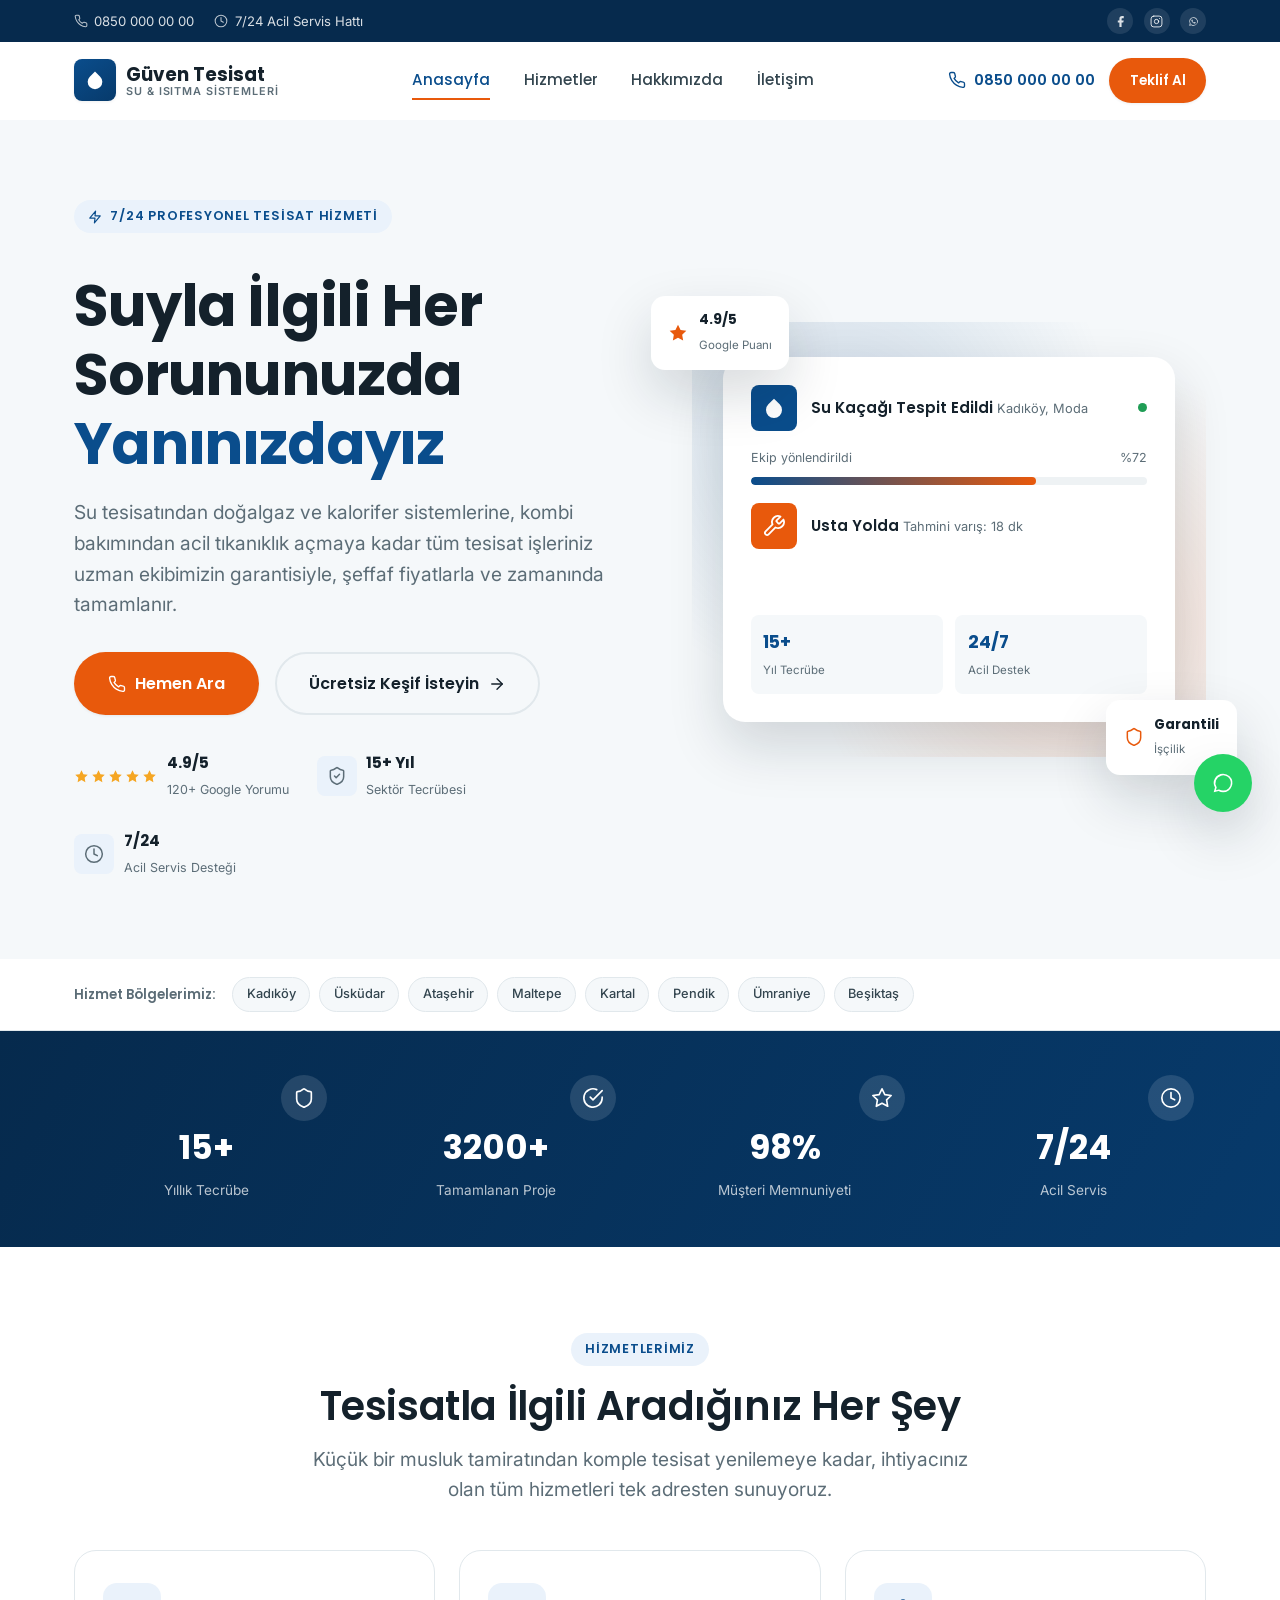
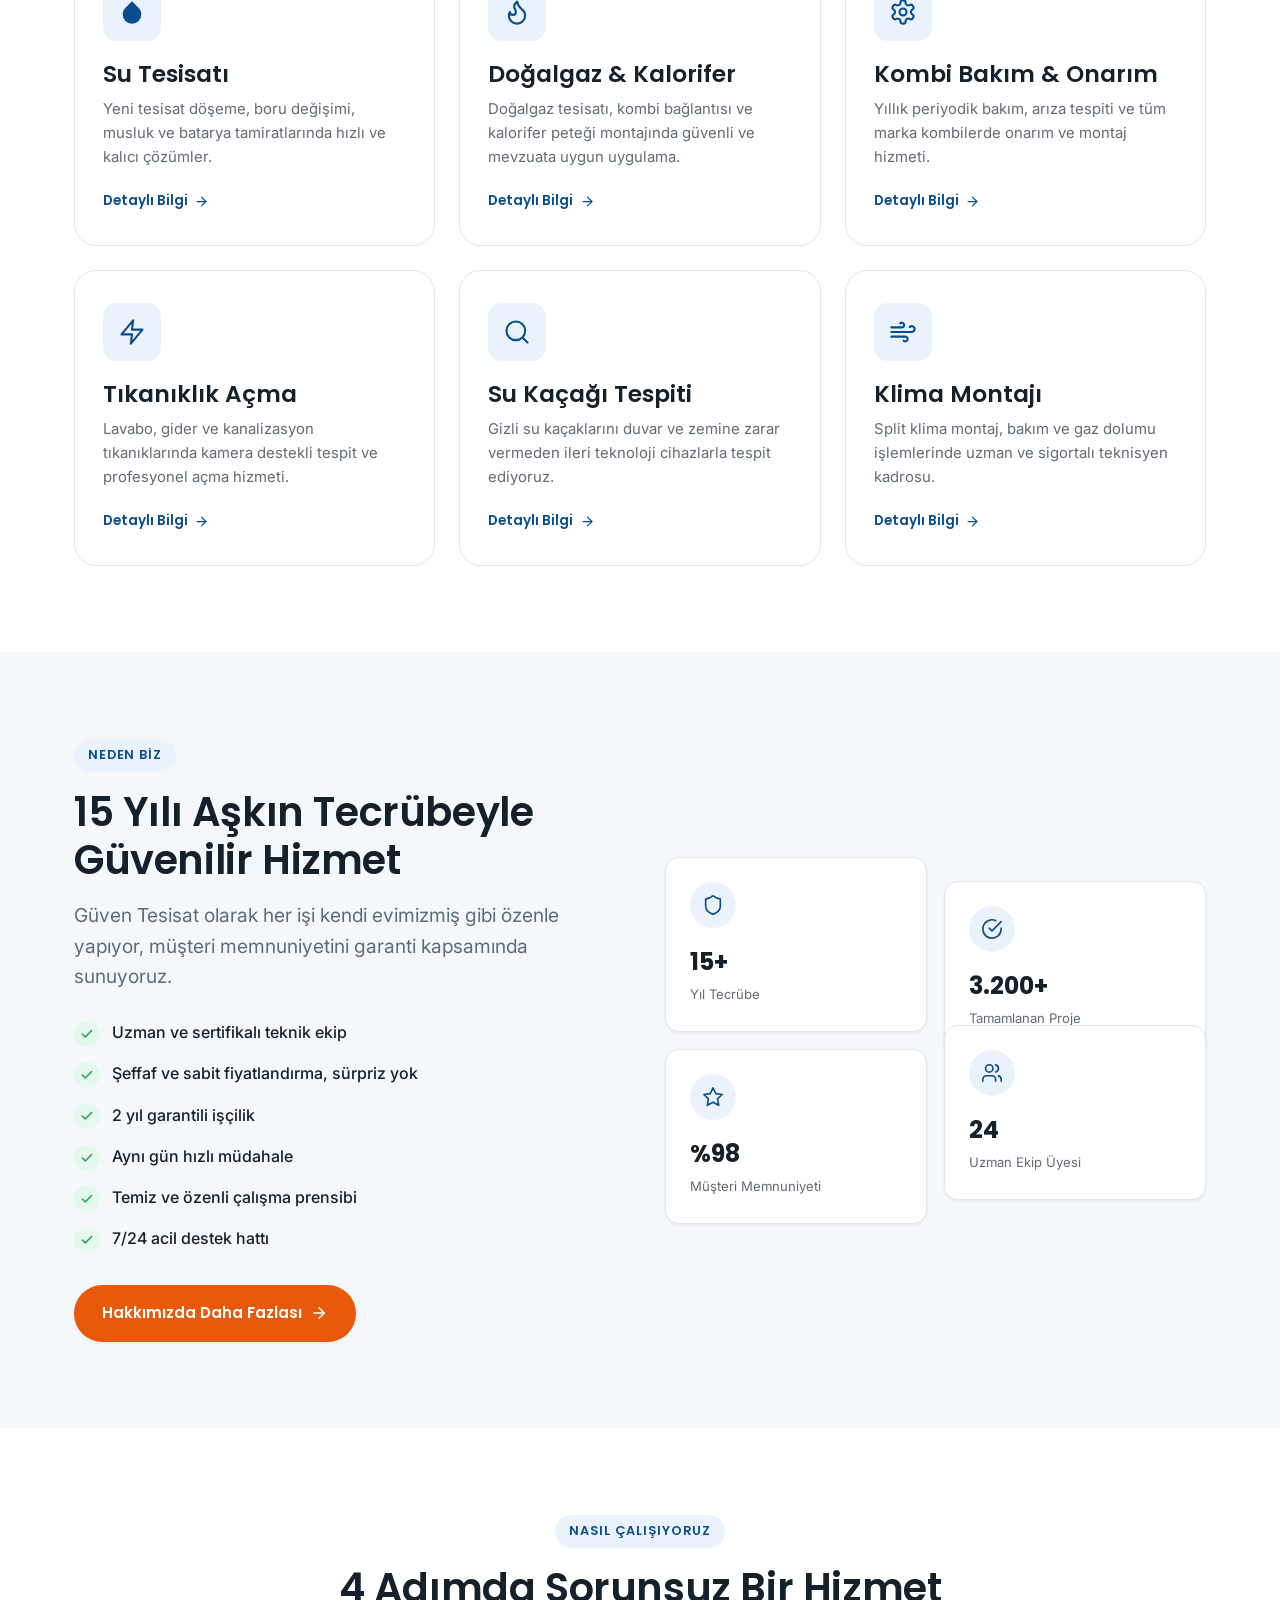
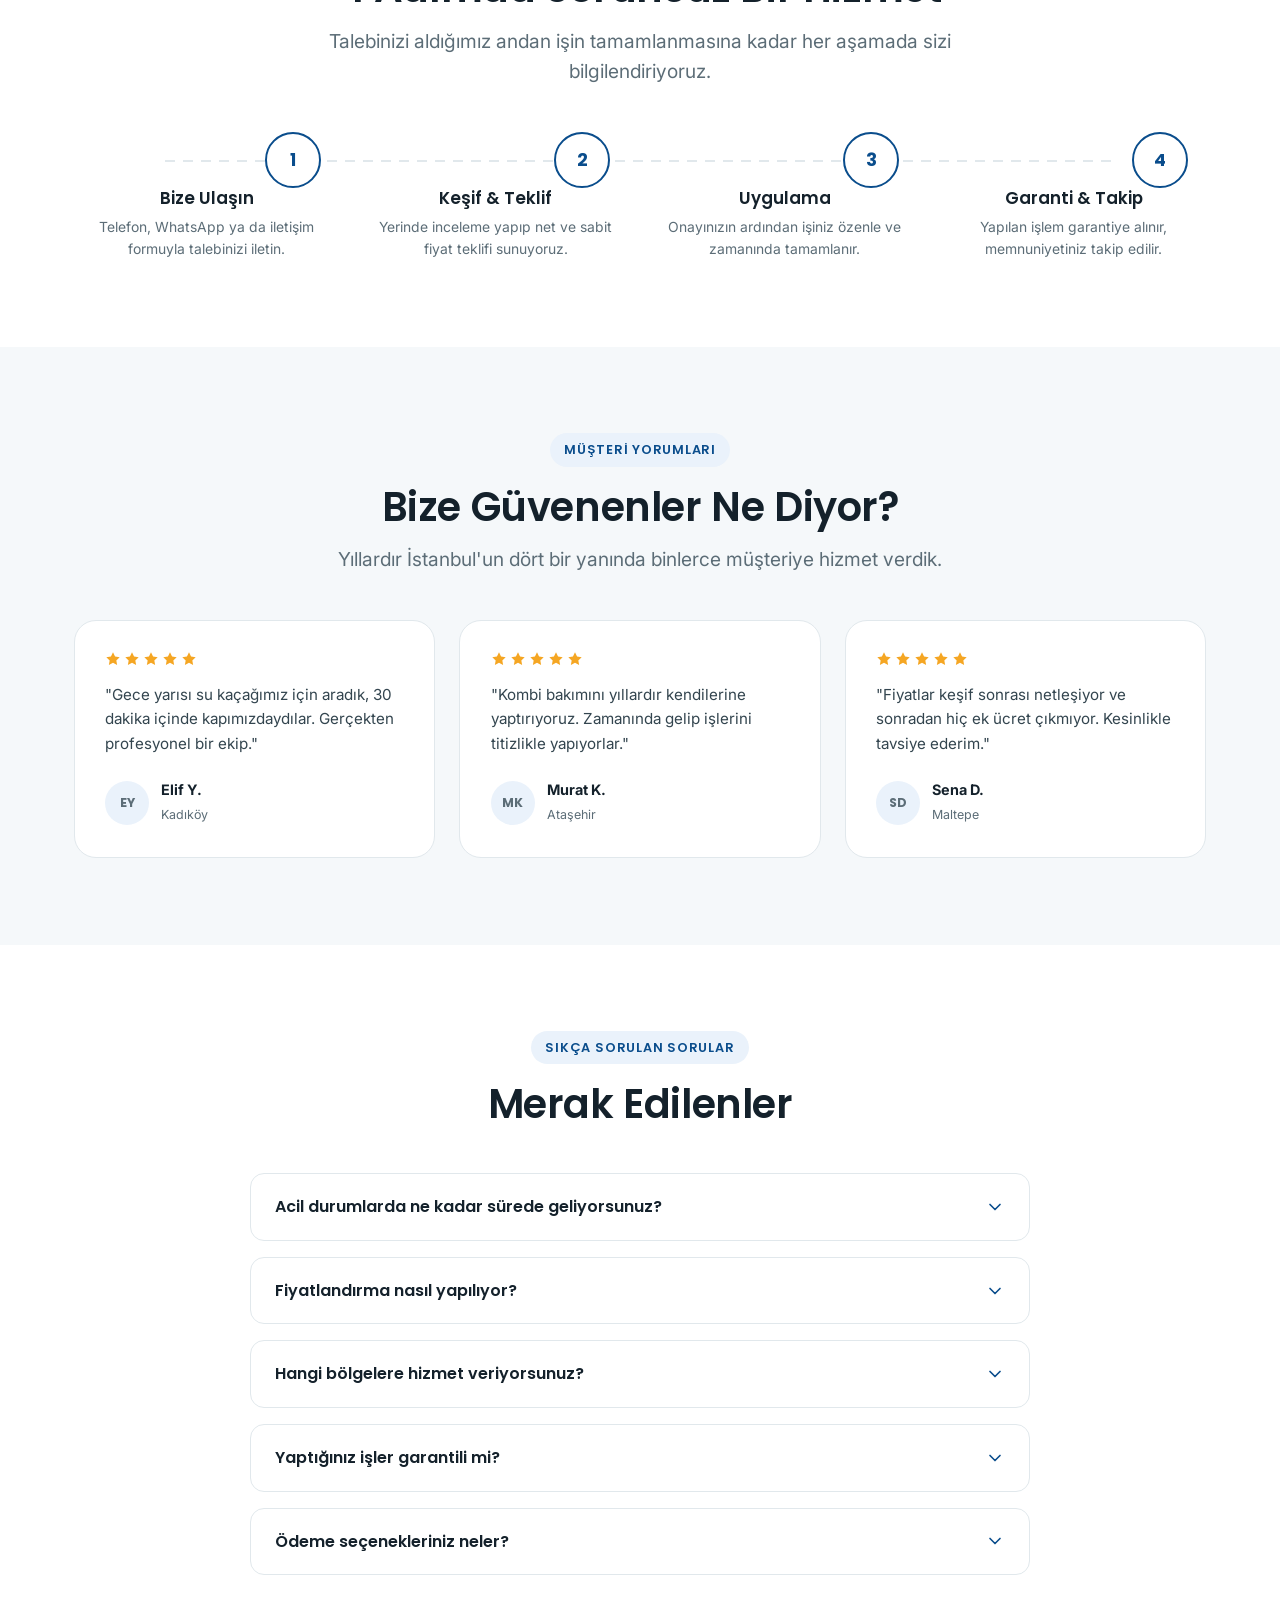
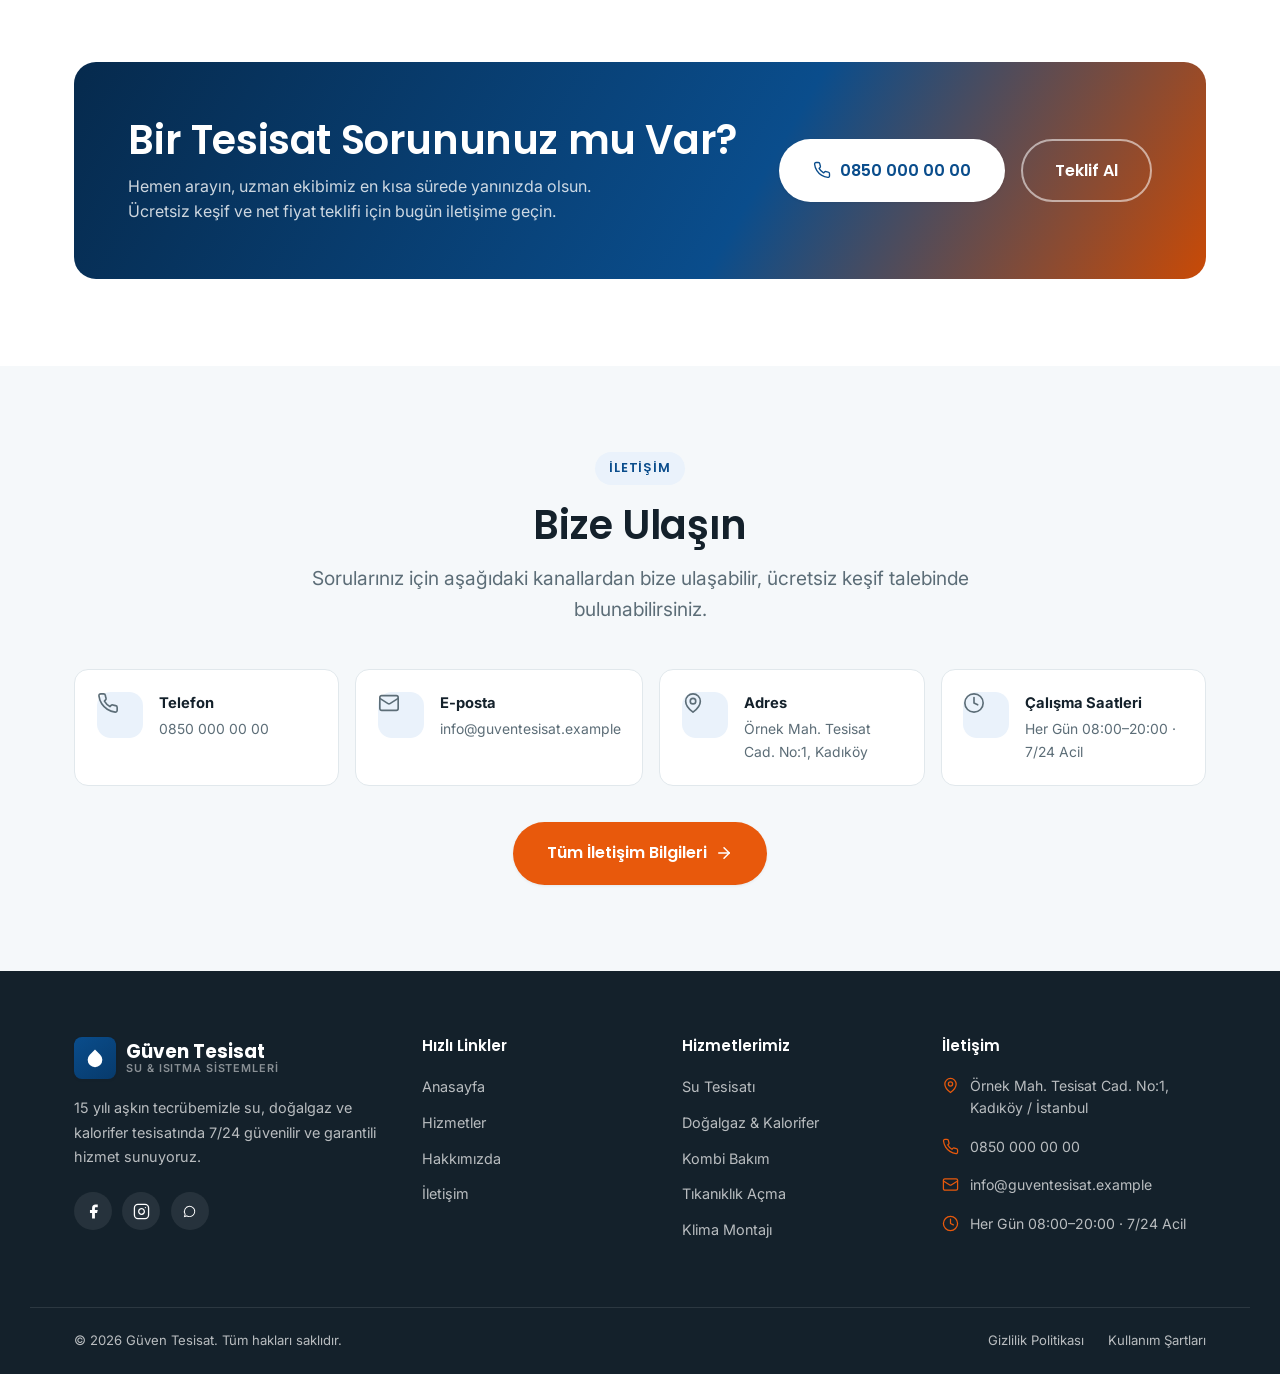
==== tesisat-website/index.html @ 1c640eee "Add tesisat website skeleton (Güven Tesisat) Self-contained static site (no build step) for a plumbi" ====
<!doctype html>
<html lang="tr">
<head>
<meta charset="UTF-8">
<meta name="viewport" content="width=device-width, initial-scale=1">
<title>Güven Tesisat | Su, Doğalgaz ve Kalorifer Tesisatı Hizmetleri</title>
<meta name="description" content="Güven Tesisat; su tesisatı, doğalgaz-kalorifer tesisatı, kombi bakımı, tıkanıklık açma ve klima montajında 7/24 uzman hizmet sunar. Ücretsiz keşif için hemen arayın.">
<meta name="theme-color" content="#0a4d8c">
<link rel="icon" type="image/svg+xml" href="assets/img/favicon.svg">
<meta property="og:type" content="website">
<meta property="og:locale" content="tr_TR">
<meta property="og:title" content="Güven Tesisat | Su, Doğalgaz ve Kalorifer Tesisatı Hizmetleri">
<meta property="og:description" content="7/24 acil tesisat servisi: su kaçağı, tıkanıklık açma, kombi bakımı, doğalgaz ve kalorifer tesisatı. Ücretsiz keşif için hemen iletişime geçin.">
<link rel="preconnect" href="https://fonts.googleapis.com">
<link rel="preconnect" href="https://fonts.gstatic.com" crossorigin>
<link href="https://fonts.googleapis.com/css2?family=Inter:wght@400;500;600;700&family=Poppins:wght@500;600;700&display=swap" rel="stylesheet">
<link rel="stylesheet" href="assets/css/style.css">
<script type="application/ld+json">
{
  "@context": "https://schema.org",
  "@type": "Plumber",
  "name": "Güven Tesisat",
  "image": "",
  "telephone": "+908500000000",
  "email": "info@guventesisat.example",
  "url": "",
  "priceRange": "$$",
  "address": {
    "@type": "PostalAddress",
    "streetAddress": "Tesisat Caddesi No:1",
    "addressLocality": "Kadıköy / İstanbul",
    "addressCountry": "TR"
  },
  "openingHours": "Mo-Sa 08:00-20:00"
}
</script>
</head>
<body>
<a class="skip-link" href="#main">İçeriğe geç</a>

<div class="topbar">
  <div class="container">
    <div class="topbar-info">
      <a href="tel:+908500000000">
        <svg width="24" height="24" viewBox="0 0 24 24" fill="none" stroke="currentColor" stroke-width="1.8" stroke-linecap="round" stroke-linejoin="round" aria-hidden="true"><path d="M22 16.92v3a2 2 0 0 1-2.18 2 19.79 19.79 0 0 1-8.63-3.07 19.5 19.5 0 0 1-6-6 19.79 19.79 0 0 1-3.07-8.67A2 2 0 0 1 4.11 2h3a2 2 0 0 1 2 1.72c.127.96.361 1.903.7 2.81a2 2 0 0 1-.45 2.11L8.09 9.91a16 16 0 0 0 6 6l1.27-1.27a2 2 0 0 1 2.11-.45c.907.339 1.85.573 2.81.7A2 2 0 0 1 22 16.92z"/></svg>
        0850 000 00 00
      </a>
      <span>
        <svg width="24" height="24" viewBox="0 0 24 24" fill="none" stroke="currentColor" stroke-width="1.8" stroke-linecap="round" stroke-linejoin="round" aria-hidden="true"><circle cx="12" cy="12" r="10"/><polyline points="12 6 12 12 16 14"/></svg>
        7/24 Acil Servis Hattı
      </span>
    </div>
    <div class="topbar-social">
      <a href="#" aria-label="Facebook sayfamız">
        <svg width="24" height="24" viewBox="0 0 24 24" fill="currentColor" aria-hidden="true"><path d="M18 2h-3a5 5 0 0 0-5 5v3H7v4h3v8h4v-8h3l1-4h-4V7a1 1 0 0 1 1-1h3z"/></svg>
      </a>
      <a href="#" aria-label="Instagram sayfamız">
        <svg width="24" height="24" viewBox="0 0 24 24" fill="none" stroke="currentColor" stroke-width="1.8" stroke-linecap="round" stroke-linejoin="round" aria-hidden="true"><rect width="20" height="20" x="2" y="2" rx="5"/><path d="M16 11.37A4 4 0 1 1 12.63 8 4 4 0 0 1 16 11.37z"/><line x1="17.5" x2="17.51" y1="6.5" y2="6.5"/></svg>
      </a>
      <a href="https://wa.me/908500000000" aria-label="WhatsApp hattımız">
        <svg width="24" height="24" viewBox="0 0 24 24" fill="currentColor" aria-hidden="true"><path d="M17.6 6.32A7.85 7.85 0 0 0 12.05 4a7.94 7.94 0 0 0-6.9 11.9L4 20l4.2-1.1a7.9 7.9 0 0 0 3.85 1 7.94 7.94 0 0 0 5.55-13.58zM12.05 18.53a6.58 6.58 0 0 1-3.36-.92l-.24-.14-2.5.65.67-2.44-.16-.25a6.6 6.6 0 1 1 12.26-3.5 6.56 6.56 0 0 1-6.665 6.6zm3.6-4.93c-.2-.1-1.17-.58-1.35-.64-.18-.07-.31-.1-.44.1-.13.2-.5.64-.62.77-.11.13-.23.14-.42.05-.2-.1-.83-.3-1.58-.97-.58-.52-.98-1.16-1.09-1.36-.11-.2-.01-.3.09-.4.09-.1.2-.23.3-.35.1-.12.13-.2.2-.33.07-.13.03-.25-.02-.35-.05-.1-.44-1.06-.6-1.45-.16-.38-.32-.33-.44-.33h-.38c-.13 0-.34.05-.52.25-.18.2-.68.67-.68 1.62s.7 1.88.8 2.01c.1.13 1.38 2.1 3.34 2.95.47.2.83.32 1.12.41.47.15.9.13 1.24.08.38-.06 1.17-.48 1.33-.94.17-.46.17-.86.12-.94-.05-.09-.18-.14-.38-.24z"/></svg>
      </a>
    </div>
  </div>
</div>

<header class="header">
  <div class="container nav">
    <a class="brand" href="index.html">
      <span class="brand-mark">
        <svg width="24" height="24" viewBox="0 0 24 24" fill="currentColor" aria-hidden="true"><path d="M12 2.69l5.66 5.66a8 8 0 1 1-11.31 0z"/></svg>
      </span>
      <span class="brand-text">
        <span class="brand-name">Güven Tesisat</span>
        <span class="brand-tag">Su &amp; Isıtma Sistemleri</span>
      </span>
    </a>

    <nav class="nav-list" aria-label="Ana menü">
      <a class="nav-link" href="index.html">Anasayfa</a>
      <a class="nav-link" href="hizmetler.html">Hizmetler</a>
      <a class="nav-link" href="hakkimizda.html">Hakkımızda</a>
      <a class="nav-link" href="iletisim.html">İletişim</a>
    </nav>

    <div class="nav-actions">
      <a class="nav-phone" href="tel:+908500000000">
        <svg width="24" height="24" viewBox="0 0 24 24" fill="none" stroke="currentColor" stroke-width="1.8" stroke-linecap="round" stroke-linejoin="round" aria-hidden="true"><path d="M22 16.92v3a2 2 0 0 1-2.18 2 19.79 19.79 0 0 1-8.63-3.07 19.5 19.5 0 0 1-6-6 19.79 19.79 0 0 1-3.07-8.67A2 2 0 0 1 4.11 2h3a2 2 0 0 1 2 1.72c.127.96.361 1.903.7 2.81a2 2 0 0 1-.45 2.11L8.09 9.91a16 16 0 0 0 6 6l1.27-1.27a2 2 0 0 1 2.11-.45c.907.339 1.85.573 2.81.7A2 2 0 0 1 22 16.92z"/></svg>
        0850 000 00 00
      </a>
      <a class="btn btn-primary btn-sm" href="iletisim.html">Teklif Al</a>
      <button class="menu-toggle" type="button" aria-label="Menüyü aç" aria-expanded="false" aria-controls="nav-list">
        <svg class="icon-open" width="24" height="24" viewBox="0 0 24 24" fill="none" stroke="currentColor" stroke-width="1.8" stroke-linecap="round" stroke-linejoin="round" aria-hidden="true"><line x1="4" x2="20" y1="6" y2="6"/><line x1="4" x2="20" y1="12" y2="12"/><line x1="4" x2="20" y1="18" y2="18"/></svg>
        <svg class="icon-close" width="24" height="24" viewBox="0 0 24 24" fill="none" stroke="currentColor" stroke-width="1.8" stroke-linecap="round" stroke-linejoin="round" aria-hidden="true"><path d="M18 6 6 18"/><path d="m6 6 12 12"/></svg>
      </button>
    </div>
  </div>
  <div class="nav-backdrop"></div>
</header>

<main id="main">

  <!-- Hero -->
  <section class="hero">
    <div class="container hero-grid">
      <div class="hero-content">
        <div class="hero-badges">
          <span class="eyebrow">
            <svg width="24" height="24" viewBox="0 0 24 24" fill="none" stroke="currentColor" stroke-width="2" stroke-linecap="round" stroke-linejoin="round" aria-hidden="true"><polygon points="13 2 3 14 12 14 11 22 21 10 12 10 13 2"/></svg>
            7/24 Profesyonel Tesisat Hizmeti
          </span>
        </div>
        <h1>Suyla İlgili Her Sorununuzda <span>Yanınızdayız</span></h1>
        <p class="hero-lead">Su tesisatından doğalgaz ve kalorifer sistemlerine, kombi bakımından acil tıkanıklık açmaya kadar tüm tesisat işleriniz uzman ekibimizin garantisiyle, şeffaf fiyatlarla ve zamanında tamamlanır.</p>
        <div class="hero-cta">
          <a class="btn btn-primary btn-lg" href="tel:+908500000000">
            <svg width="24" height="24" viewBox="0 0 24 24" fill="none" stroke="currentColor" stroke-width="1.8" stroke-linecap="round" stroke-linejoin="round" aria-hidden="true"><path d="M22 16.92v3a2 2 0 0 1-2.18 2 19.79 19.79 0 0 1-8.63-3.07 19.5 19.5 0 0 1-6-6 19.79 19.79 0 0 1-3.07-8.67A2 2 0 0 1 4.11 2h3a2 2 0 0 1 2 1.72c.127.96.361 1.903.7 2.81a2 2 0 0 1-.45 2.11L8.09 9.91a16 16 0 0 0 6 6l1.27-1.27a2 2 0 0 1 2.11-.45c.907.339 1.85.573 2.81.7A2 2 0 0 1 22 16.92z"/></svg>
            Hemen Ara
          </a>
          <a class="btn btn-outline-dark btn-lg" href="iletisim.html">
            Ücretsiz Keşif İsteyin
            <svg width="24" height="24" viewBox="0 0 24 24" fill="none" stroke="currentColor" stroke-width="1.8" stroke-linecap="round" stroke-linejoin="round" aria-hidden="true"><path d="M5 12h14"/><path d="m12 5 7 7-7 7"/></svg>
          </a>
        </div>
        <div class="hero-trust">
          <div class="trust-item">
            <span class="stars">
              <svg class="star" width="24" height="24" viewBox="0 0 24 24" fill="currentColor" aria-hidden="true"><polygon points="12 2 15.09 8.26 22 9.27 17 14.14 18.18 21.02 12 17.77 5.82 21.02 7 14.14 2 9.27 8.91 8.26 12 2"/></svg>
              <svg class="star" width="24" height="24" viewBox="0 0 24 24" fill="currentColor" aria-hidden="true"><polygon points="12 2 15.09 8.26 22 9.27 17 14.14 18.18 21.02 12 17.77 5.82 21.02 7 14.14 2 9.27 8.91 8.26 12 2"/></svg>
              <svg class="star" width="24" height="24" viewBox="0 0 24 24" fill="currentColor" aria-hidden="true"><polygon points="12 2 15.09 8.26 22 9.27 17 14.14 18.18 21.02 12 17.77 5.82 21.02 7 14.14 2 9.27 8.91 8.26 12 2"/></svg>
              <svg class="star" width="24" height="24" viewBox="0 0 24 24" fill="currentColor" aria-hidden="true"><polygon points="12 2 15.09 8.26 22 9.27 17 14.14 18.18 21.02 12 17.77 5.82 21.02 7 14.14 2 9.27 8.91 8.26 12 2"/></svg>
              <svg class="star" width="24" height="24" viewBox="0 0 24 24" fill="currentColor" aria-hidden="true"><polygon points="12 2 15.09 8.26 22 9.27 17 14.14 18.18 21.02 12 17.77 5.82 21.02 7 14.14 2 9.27 8.91 8.26 12 2"/></svg>
            </span>
            <div><strong>4.9/5</strong><span>120+ Google Yorumu</span></div>
          </div>
          <div class="trust-item">
            <span class="trust-icon">
              <svg width="24" height="24" viewBox="0 0 24 24" fill="none" stroke="currentColor" stroke-width="1.8" stroke-linecap="round" stroke-linejoin="round" aria-hidden="true"><path d="M20 13c0 5-3.5 7.5-7.66 8.95a1 1 0 0 1-.67-.01C7.5 20.5 4 18 4 13V6a1 1 0 0 1 1-1c2 0 4.5-1.2 6.24-2.72a1.17 1.17 0 0 1 1.52 0C14.51 3.81 17 5 19 5a1 1 0 0 1 1 1z"/><path d="m9 12 2 2 4-4"/></svg>
            </span>
            <div><strong>15+ Yıl</strong><span>Sektör Tecrübesi</span></div>
          </div>
          <div class="trust-item">
            <span class="trust-icon">
              <svg width="24" height="24" viewBox="0 0 24 24" fill="none" stroke="currentColor" stroke-width="1.8" stroke-linecap="round" stroke-linejoin="round" aria-hidden="true"><circle cx="12" cy="12" r="10"/><polyline points="12 6 12 12 16 14"/></svg>
            </span>
            <div><strong>7/24</strong><span>Acil Servis Desteği</span></div>
          </div>
        </div>
      </div>

      <div class="hero-visual" aria-hidden="true">
        <div class="hero-blob"></div>
        <div class="hero-panel">
          <div class="hero-panel-row">
            <span class="hero-panel-icon">
              <svg width="24" height="24" viewBox="0 0 24 24" fill="currentColor"><path d="M12 2.69l5.66 5.66a8 8 0 1 1-11.31 0z"/></svg>
            </span>
            <div>
              <span class="hero-panel-title">Su Kaçağı Tespit Edildi</span>
              <span class="hero-panel-sub">Kadıköy, Moda</span>
            </div>
            <span class="hero-live-dot" style="margin-left:auto"></span>
          </div>
          <div class="hero-progress">
            <div style="display:flex;justify-content:space-between;font-size:.78rem;color:var(--ink-500);">
              <span>Ekip yönlendirildi</span><span>%72</span>
            </div>
            <div class="hero-progress-bar"><span style="width:72%"></span></div>
          </div>
          <div class="hero-panel-row">
            <span class="hero-panel-icon" style="background:var(--accent)">
              <svg width="24" height="24" viewBox="0 0 24 24" fill="none" stroke="currentColor" stroke-width="1.8" stroke-linecap="round" stroke-linejoin="round"><path d="M14.7 6.3a1 1 0 0 0 0 1.4l1.6 1.6a1 1 0 0 0 1.4 0l3.77-3.77a6 6 0 0 1-7.94 7.94l-6.91 6.91a2.12 2.12 0 0 1-3-3l6.91-6.91a6 6 0 0 1 7.94-7.94z"/></svg>
            </span>
            <div>
              <span class="hero-panel-title">Usta Yolda</span>
              <span class="hero-panel-sub">Tahmini varış: 18 dk</span>
            </div>
          </div>
          <div class="hero-mini-grid">
            <div class="hero-mini"><strong>15+</strong><span>Yıl Tecrübe</span></div>
            <div class="hero-mini"><strong>24/7</strong><span>Acil Destek</span></div>
          </div>
        </div>
        <div class="floating-card card-1">
          <svg width="24" height="24" viewBox="0 0 24 24" fill="currentColor"><polygon points="12 2 15.09 8.26 22 9.27 17 14.14 18.18 21.02 12 17.77 5.82 21.02 7 14.14 2 9.27 8.91 8.26 12 2"/></svg>
          <div><strong>4.9/5</strong><span>Google Puanı</span></div>
        </div>
        <div class="floating-card card-2">
          <svg width="24" height="24" viewBox="0 0 24 24" fill="none" stroke="currentColor" stroke-width="1.8" stroke-linecap="round" stroke-linejoin="round"><path d="M20 13c0 5-3.5 7.5-7.66 8.95a1 1 0 0 1-.67-.01C7.5 20.5 4 18 4 13V6a1 1 0 0 1 1-1c2 0 4.5-1.2 6.24-2.72a1.17 1.17 0 0 1 1.52 0C14.51 3.81 17 5 19 5a1 1 0 0 1 1 1z"/></svg>
          <div><strong>Garantili</strong><span>İşçilik</span></div>
        </div>
      </div>
    </div>
  </section>

  <!-- Hizmet bölgeleri -->
  <section class="areas-strip">
    <div class="container">
      <span class="areas-label">Hizmet Bölgelerimiz:</span>
      <div class="area-chips">
        <span class="area-chip">Kadıköy</span>
        <span class="area-chip">Üsküdar</span>
        <span class="area-chip">Ataşehir</span>
        <span class="area-chip">Maltepe</span>
        <span class="area-chip">Kartal</span>
        <span class="area-chip">Pendik</span>
        <span class="area-chip">Ümraniye</span>
        <span class="area-chip">Beşiktaş</span>
      </div>
    </div>
  </section>

  <!-- İstatistikler -->
  <section class="stats">
    <div class="container stats-grid">
      <div class="stat-card" data-reveal>
        <span class="stat-icon"><svg width="24" height="24" viewBox="0 0 24 24" fill="none" stroke="currentColor" stroke-width="1.8" stroke-linecap="round" stroke-linejoin="round"><path d="M20 13c0 5-3.5 7.5-7.66 8.95a1 1 0 0 1-.67-.01C7.5 20.5 4 18 4 13V6a1 1 0 0 1 1-1c2 0 4.5-1.2 6.24-2.72a1.17 1.17 0 0 1 1.52 0C14.51 3.81 17 5 19 5a1 1 0 0 1 1 1z"/></svg></span>
        <div class="stat-number"><span data-count="15" data-suffix="+">0</span></div>
        <div class="stat-label">Yıllık Tecrübe</div>
      </div>
      <div class="stat-card" data-reveal>
        <span class="stat-icon"><svg width="24" height="24" viewBox="0 0 24 24" fill="none" stroke="currentColor" stroke-width="1.8" stroke-linecap="round" stroke-linejoin="round"><path d="M22 11.08V12a10 10 0 1 1-5.93-9.14"/><polyline points="22 4 12 14.01 9 11.01"/></svg></span>
        <div class="stat-number"><span data-count="3200" data-suffix="+">0</span></div>
        <div class="stat-label">Tamamlanan Proje</div>
      </div>
      <div class="stat-card" data-reveal>
        <span class="stat-icon"><svg width="24" height="24" viewBox="0 0 24 24" fill="none" stroke="currentColor" stroke-width="1.8" stroke-linecap="round" stroke-linejoin="round"><polygon points="12 2 15.09 8.26 22 9.27 17 14.14 18.18 21.02 12 17.77 5.82 21.02 7 14.14 2 9.27 8.91 8.26 12 2"/></svg></span>
        <div class="stat-number"><span data-count="98" data-suffix="%">0</span></div>
        <div class="stat-label">Müşteri Memnuniyeti</div>
      </div>
      <div class="stat-card" data-reveal>
        <span class="stat-icon"><svg width="24" height="24" viewBox="0 0 24 24" fill="none" stroke="currentColor" stroke-width="1.8" stroke-linecap="round" stroke-linejoin="round"><circle cx="12" cy="12" r="10"/><polyline points="12 6 12 12 16 14"/></svg></span>
        <div class="stat-number">7/24</div>
        <div class="stat-label">Acil Servis</div>
      </div>
    </div>
  </section>

  <!-- Hizmetler -->
  <section class="section" aria-labelledby="hizmetler-baslik">
    <div class="container">
      <div class="section-header center">
        <span class="eyebrow">Hizmetlerimiz</span>
        <h2 id="hizmetler-baslik">Tesisatla İlgili Aradığınız Her Şey</h2>
        <p>Küçük bir musluk tamiratından komple tesisat yenilemeye kadar, ihtiyacınız olan tüm hizmetleri tek adresten sunuyoruz.</p>
      </div>

      <div class="services-grid">
        <div class="service-card" data-reveal>
          <span class="service-icon"><svg width="24" height="24" viewBox="0 0 24 24" fill="currentColor"><path d="M12 2.69l5.66 5.66a8 8 0 1 1-11.31 0z"/></svg></span>
          <h3>Su Tesisatı</h3>
          <p>Yeni tesisat döşeme, boru değişimi, musluk ve batarya tamiratlarında hızlı ve kalıcı çözümler.</p>
          <a class="service-link" href="hizmetler.html#su-tesisati">Detaylı Bilgi
            <svg width="24" height="24" viewBox="0 0 24 24" fill="none" stroke="currentColor" stroke-width="2" stroke-linecap="round" stroke-linejoin="round"><path d="M5 12h14"/><path d="m12 5 7 7-7 7"/></svg>
          </a>
        </div>
        <div class="service-card" data-reveal>
          <span class="service-icon"><svg width="24" height="24" viewBox="0 0 24 24" fill="none" stroke="currentColor" stroke-width="1.8" stroke-linecap="round" stroke-linejoin="round"><path d="M8.5 14.5A2.5 2.5 0 0 0 11 12c0-1.38-.5-2-1-3-1.072-2.143-.224-4.054 2-6 .5 2.5 2 4.9 4 6.5 2 1.6 3 3.5 3 5.5a7 7 0 1 1-14 0c0-1.153.433-2.294 1-3a2.5 2.5 0 0 0 2.5 2.5z"/></svg></span>
          <h3>Doğalgaz &amp; Kalorifer</h3>
          <p>Doğalgaz tesisatı, kombi bağlantısı ve kalorifer peteği montajında güvenli ve mevzuata uygun uygulama.</p>
          <a class="service-link" href="hizmetler.html#dogalgaz-kalorifer">Detaylı Bilgi
            <svg width="24" height="24" viewBox="0 0 24 24" fill="none" stroke="currentColor" stroke-width="2" stroke-linecap="round" stroke-linejoin="round"><path d="M5 12h14"/><path d="m12 5 7 7-7 7"/></svg>
          </a>
        </div>
        <div class="service-card" data-reveal>
          <span class="service-icon"><svg width="24" height="24" viewBox="0 0 24 24" fill="none" stroke="currentColor" stroke-width="1.8" stroke-linecap="round" stroke-linejoin="round"><path d="M12.22 2h-.44a2 2 0 0 0-2 2v.18a2 2 0 0 1-1 1.73l-.43.25a2 2 0 0 1-2 0l-.15-.08a2 2 0 0 0-2.73.73l-.22.38a2 2 0 0 0 .73 2.73l.15.1a2 2 0 0 1 1 1.72v.51a2 2 0 0 1-1 1.74l-.15.09a2 2 0 0 0-.73 2.73l.22.38a2 2 0 0 0 2.73.73l.15-.08a2 2 0 0 1 2 0l.43.25a2 2 0 0 1 1 1.73V20a2 2 0 0 0 2 2h.44a2 2 0 0 0 2-2v-.18a2 2 0 0 1 1-1.73l.43-.25a2 2 0 0 1 2 0l.15.08a2 2 0 0 0 2.73-.73l.22-.39a2 2 0 0 0-.73-2.73l-.15-.08a2 2 0 0 1-1-1.74v-.5a2 2 0 0 1 1-1.74l.15-.09a2 2 0 0 0 .73-2.73l-.22-.38a2 2 0 0 0-2.73-.73l-.15.08a2 2 0 0 1-2 0l-.43-.25a2 2 0 0 1-1-1.73V4a2 2 0 0 0-2-2z"/><circle cx="12" cy="12" r="3"/></svg></span>
          <h3>Kombi Bakım &amp; Onarım</h3>
          <p>Yıllık periyodik bakım, arıza tespiti ve tüm marka kombilerde onarım ve montaj hizmeti.</p>
          <a class="service-link" href="hizmetler.html#kombi-bakim">Detaylı Bilgi
            <svg width="24" height="24" viewBox="0 0 24 24" fill="none" stroke="currentColor" stroke-width="2" stroke-linecap="round" stroke-linejoin="round"><path d="M5 12h14"/><path d="m12 5 7 7-7 7"/></svg>
          </a>
        </div>
        <div class="service-card" data-reveal>
          <span class="service-icon"><svg width="24" height="24" viewBox="0 0 24 24" fill="none" stroke="currentColor" stroke-width="1.8" stroke-linecap="round" stroke-linejoin="round"><polygon points="13 2 3 14 12 14 11 22 21 10 12 10 13 2"/></svg></span>
          <h3>Tıkanıklık Açma</h3>
          <p>Lavabo, gider ve kanalizasyon tıkanıklarında kamera destekli tespit ve profesyonel açma hizmeti.</p>
          <a class="service-link" href="hizmetler.html#tikaniklik-acma">Detaylı Bilgi
            <svg width="24" height="24" viewBox="0 0 24 24" fill="none" stroke="currentColor" stroke-width="2" stroke-linecap="round" stroke-linejoin="round"><path d="M5 12h14"/><path d="m12 5 7 7-7 7"/></svg>
          </a>
        </div>
        <div class="service-card" data-reveal>
          <span class="service-icon"><svg width="24" height="24" viewBox="0 0 24 24" fill="none" stroke="currentColor" stroke-width="1.8" stroke-linecap="round" stroke-linejoin="round"><circle cx="11" cy="11" r="8"/><path d="m21 21-4.3-4.3"/></svg></span>
          <h3>Su Kaçağı Tespiti</h3>
          <p>Gizli su kaçaklarını duvar ve zemine zarar vermeden ileri teknoloji cihazlarla tespit ediyoruz.</p>
          <a class="service-link" href="hizmetler.html#su-kacagi-tespiti">Detaylı Bilgi
            <svg width="24" height="24" viewBox="0 0 24 24" fill="none" stroke="currentColor" stroke-width="2" stroke-linecap="round" stroke-linejoin="round"><path d="M5 12h14"/><path d="m12 5 7 7-7 7"/></svg>
          </a>
        </div>
        <div class="service-card" data-reveal>
          <span class="service-icon"><svg width="24" height="24" viewBox="0 0 24 24" fill="none" stroke="currentColor" stroke-width="1.8" stroke-linecap="round" stroke-linejoin="round"><path d="M9.59 4.59A2 2 0 1 1 11 8H2m10.59 11.41A2 2 0 1 0 14 16H2m15.73-8.27A2.5 2.5 0 1 1 19.5 12H2"/></svg></span>
          <h3>Klima Montajı</h3>
          <p>Split klima montaj, bakım ve gaz dolumu işlemlerinde uzman ve sigortalı teknisyen kadrosu.</p>
          <a class="service-link" href="hizmetler.html#klima-montaji">Detaylı Bilgi
            <svg width="24" height="24" viewBox="0 0 24 24" fill="none" stroke="currentColor" stroke-width="2" stroke-linecap="round" stroke-linejoin="round"><path d="M5 12h14"/><path d="m12 5 7 7-7 7"/></svg>
          </a>
        </div>
      </div>
    </div>
  </section>

  <!-- Neden Biz -->
  <section class="section section-alt" aria-labelledby="neden-biz-baslik">
    <div class="container why-grid">
      <div class="why-content" data-reveal>
        <span class="eyebrow">Neden Biz</span>
        <h2 id="neden-biz-baslik">15 Yılı Aşkın Tecrübeyle Güvenilir Hizmet</h2>
        <p>Güven Tesisat olarak her işi kendi evimizmiş gibi özenle yapıyor, müşteri memnuniyetini garanti kapsamında sunuyoruz.</p>
        <ul class="check-list">
          <li><span class="check-icon"><svg width="24" height="24" viewBox="0 0 24 24" fill="none" stroke="currentColor" stroke-width="2.5" stroke-linecap="round" stroke-linejoin="round"><polyline points="20 6 9 17 4 12"/></svg></span>Uzman ve sertifikalı teknik ekip</li>
          <li><span class="check-icon"><svg width="24" height="24" viewBox="0 0 24 24" fill="none" stroke="currentColor" stroke-width="2.5" stroke-linecap="round" stroke-linejoin="round"><polyline points="20 6 9 17 4 12"/></svg></span>Şeffaf ve sabit fiyatlandırma, sürpriz yok</li>
          <li><span class="check-icon"><svg width="24" height="24" viewBox="0 0 24 24" fill="none" stroke="currentColor" stroke-width="2.5" stroke-linecap="round" stroke-linejoin="round"><polyline points="20 6 9 17 4 12"/></svg></span>2 yıl garantili işçilik</li>
          <li><span class="check-icon"><svg width="24" height="24" viewBox="0 0 24 24" fill="none" stroke="currentColor" stroke-width="2.5" stroke-linecap="round" stroke-linejoin="round"><polyline points="20 6 9 17 4 12"/></svg></span>Aynı gün hızlı müdahale</li>
          <li><span class="check-icon"><svg width="24" height="24" viewBox="0 0 24 24" fill="none" stroke="currentColor" stroke-width="2.5" stroke-linecap="round" stroke-linejoin="round"><polyline points="20 6 9 17 4 12"/></svg></span>Temiz ve özenli çalışma prensibi</li>
          <li><span class="check-icon"><svg width="24" height="24" viewBox="0 0 24 24" fill="none" stroke="currentColor" stroke-width="2.5" stroke-linecap="round" stroke-linejoin="round"><polyline points="20 6 9 17 4 12"/></svg></span>7/24 acil destek hattı</li>
        </ul>
        <a class="btn btn-primary" href="hakkimizda.html">
          Hakkımızda Daha Fazlası
          <svg width="24" height="24" viewBox="0 0 24 24" fill="none" stroke="currentColor" stroke-width="2" stroke-linecap="round" stroke-linejoin="round"><path d="M5 12h14"/><path d="m12 5 7 7-7 7"/></svg>
        </a>
      </div>
      <div class="mini-stats-grid" data-reveal>
        <div class="mini-stat-card">
          <span class="stat-icon"><svg width="24" height="24" viewBox="0 0 24 24" fill="none" stroke="currentColor" stroke-width="1.8" stroke-linecap="round" stroke-linejoin="round"><path d="M20 13c0 5-3.5 7.5-7.66 8.95a1 1 0 0 1-.67-.01C7.5 20.5 4 18 4 13V6a1 1 0 0 1 1-1c2 0 4.5-1.2 6.24-2.72a1.17 1.17 0 0 1 1.52 0C14.51 3.81 17 5 19 5a1 1 0 0 1 1 1z"/></svg></span>
          <strong>15+</strong>
          <span>Yıl Tecrübe</span>
        </div>
        <div class="mini-stat-card">
          <span class="stat-icon"><svg width="24" height="24" viewBox="0 0 24 24" fill="none" stroke="currentColor" stroke-width="1.8" stroke-linecap="round" stroke-linejoin="round"><path d="M22 11.08V12a10 10 0 1 1-5.93-9.14"/><polyline points="22 4 12 14.01 9 11.01"/></svg></span>
          <strong>3.200+</strong>
          <span>Tamamlanan Proje</span>
        </div>
        <div class="mini-stat-card">
          <span class="stat-icon"><svg width="24" height="24" viewBox="0 0 24 24" fill="none" stroke="currentColor" stroke-width="1.8" stroke-linecap="round" stroke-linejoin="round"><polygon points="12 2 15.09 8.26 22 9.27 17 14.14 18.18 21.02 12 17.77 5.82 21.02 7 14.14 2 9.27 8.91 8.26 12 2"/></svg></span>
          <strong>%98</strong>
          <span>Müşteri Memnuniyeti</span>
        </div>
        <div class="mini-stat-card">
          <span class="stat-icon"><svg width="24" height="24" viewBox="0 0 24 24" fill="none" stroke="currentColor" stroke-width="1.8" stroke-linecap="round" stroke-linejoin="round"><path d="M16 21v-2a4 4 0 0 0-4-4H6a4 4 0 0 0-4 4v2"/><circle cx="9" cy="7" r="4"/><path d="M22 21v-2a4 4 0 0 0-3-3.87"/><path d="M16 3.13a4 4 0 0 1 0 7.75"/></svg></span>
          <strong>24</strong>
          <span>Uzman Ekip Üyesi</span>
        </div>
      </div>
    </div>
  </section>

  <!-- Süreç -->
  <section class="section" aria-labelledby="surec-baslik">
    <div class="container">
      <div class="section-header center">
        <span class="eyebrow">Nasıl Çalışıyoruz</span>
        <h2 id="surec-baslik">4 Adımda Sorunsuz Bir Hizmet</h2>
        <p>Talebinizi aldığımız andan işin tamamlanmasına kadar her aşamada sizi bilgilendiriyoruz.</p>
      </div>
      <div class="process-list">
        <div class="process-step" data-reveal>
          <span class="step-number">1</span>
          <h3>Bize Ulaşın</h3>
          <p>Telefon, WhatsApp ya da iletişim formuyla talebinizi iletin.</p>
        </div>
        <div class="process-step" data-reveal>
          <span class="step-number">2</span>
          <h3>Keşif &amp; Teklif</h3>
          <p>Yerinde inceleme yapıp net ve sabit fiyat teklifi sunuyoruz.</p>
        </div>
        <div class="process-step" data-reveal>
          <span class="step-number">3</span>
          <h3>Uygulama</h3>
          <p>Onayınızın ardından işiniz özenle ve zamanında tamamlanır.</p>
        </div>
        <div class="process-step" data-reveal>
          <span class="step-number">4</span>
          <h3>Garanti &amp; Takip</h3>
          <p>Yapılan işlem garantiye alınır, memnuniyetiniz takip edilir.</p>
        </div>
      </div>
    </div>
  </section>

  <!-- Referanslar -->
  <section class="section section-alt" aria-labelledby="referans-baslik">
    <div class="container">
      <div class="section-header center">
        <span class="eyebrow">Müşteri Yorumları</span>
        <h2 id="referans-baslik">Bize Güvenenler Ne Diyor?</h2>
        <p>Yıllardır İstanbul'un dört bir yanında binlerce müşteriye hizmet verdik.</p>
      </div>
      <div class="testimonial-grid">
        <div class="testimonial-card" data-reveal>
          <div class="stars">
            <svg width="24" height="24" viewBox="0 0 24 24" fill="currentColor"><polygon points="12 2 15.09 8.26 22 9.27 17 14.14 18.18 21.02 12 17.77 5.82 21.02 7 14.14 2 9.27 8.91 8.26 12 2"/></svg>
            <svg width="24" height="24" viewBox="0 0 24 24" fill="currentColor"><polygon points="12 2 15.09 8.26 22 9.27 17 14.14 18.18 21.02 12 17.77 5.82 21.02 7 14.14 2 9.27 8.91 8.26 12 2"/></svg>
            <svg width="24" height="24" viewBox="0 0 24 24" fill="currentColor"><polygon points="12 2 15.09 8.26 22 9.27 17 14.14 18.18 21.02 12 17.77 5.82 21.02 7 14.14 2 9.27 8.91 8.26 12 2"/></svg>
            <svg width="24" height="24" viewBox="0 0 24 24" fill="currentColor"><polygon points="12 2 15.09 8.26 22 9.27 17 14.14 18.18 21.02 12 17.77 5.82 21.02 7 14.14 2 9.27 8.91 8.26 12 2"/></svg>
            <svg width="24" height="24" viewBox="0 0 24 24" fill="currentColor"><polygon points="12 2 15.09 8.26 22 9.27 17 14.14 18.18 21.02 12 17.77 5.82 21.02 7 14.14 2 9.27 8.91 8.26 12 2"/></svg>
          </div>
          <p class="testimonial-quote">"Gece yarısı su kaçağımız için aradık, 30 dakika içinde kapımızdaydılar. Gerçekten profesyonel bir ekip."</p>
          <div class="testimonial-person">
            <span class="avatar-circle">EY</span>
            <div><strong>Elif Y.</strong><span>Kadıköy</span></div>
          </div>
        </div>
        <div class="testimonial-card" data-reveal>
          <div class="stars">
            <svg width="24" height="24" viewBox="0 0 24 24" fill="currentColor"><polygon points="12 2 15.09 8.26 22 9.27 17 14.14 18.18 21.02 12 17.77 5.82 21.02 7 14.14 2 9.27 8.91 8.26 12 2"/></svg>
            <svg width="24" height="24" viewBox="0 0 24 24" fill="currentColor"><polygon points="12 2 15.09 8.26 22 9.27 17 14.14 18.18 21.02 12 17.77 5.82 21.02 7 14.14 2 9.27 8.91 8.26 12 2"/></svg>
            <svg width="24" height="24" viewBox="0 0 24 24" fill="currentColor"><polygon points="12 2 15.09 8.26 22 9.27 17 14.14 18.18 21.02 12 17.77 5.82 21.02 7 14.14 2 9.27 8.91 8.26 12 2"/></svg>
            <svg width="24" height="24" viewBox="0 0 24 24" fill="currentColor"><polygon points="12 2 15.09 8.26 22 9.27 17 14.14 18.18 21.02 12 17.77 5.82 21.02 7 14.14 2 9.27 8.91 8.26 12 2"/></svg>
            <svg width="24" height="24" viewBox="0 0 24 24" fill="currentColor"><polygon points="12 2 15.09 8.26 22 9.27 17 14.14 18.18 21.02 12 17.77 5.82 21.02 7 14.14 2 9.27 8.91 8.26 12 2"/></svg>
          </div>
          <p class="testimonial-quote">"Kombi bakımını yıllardır kendilerine yaptırıyoruz. Zamanında gelip işlerini titizlikle yapıyorlar."</p>
          <div class="testimonial-person">
            <span class="avatar-circle">MK</span>
            <div><strong>Murat K.</strong><span>Ataşehir</span></div>
          </div>
        </div>
        <div class="testimonial-card" data-reveal>
          <div class="stars">
            <svg width="24" height="24" viewBox="0 0 24 24" fill="currentColor"><polygon points="12 2 15.09 8.26 22 9.27 17 14.14 18.18 21.02 12 17.77 5.82 21.02 7 14.14 2 9.27 8.91 8.26 12 2"/></svg>
            <svg width="24" height="24" viewBox="0 0 24 24" fill="currentColor"><polygon points="12 2 15.09 8.26 22 9.27 17 14.14 18.18 21.02 12 17.77 5.82 21.02 7 14.14 2 9.27 8.91 8.26 12 2"/></svg>
            <svg width="24" height="24" viewBox="0 0 24 24" fill="currentColor"><polygon points="12 2 15.09 8.26 22 9.27 17 14.14 18.18 21.02 12 17.77 5.82 21.02 7 14.14 2 9.27 8.91 8.26 12 2"/></svg>
            <svg width="24" height="24" viewBox="0 0 24 24" fill="currentColor"><polygon points="12 2 15.09 8.26 22 9.27 17 14.14 18.18 21.02 12 17.77 5.82 21.02 7 14.14 2 9.27 8.91 8.26 12 2"/></svg>
            <svg width="24" height="24" viewBox="0 0 24 24" fill="currentColor"><polygon points="12 2 15.09 8.26 22 9.27 17 14.14 18.18 21.02 12 17.77 5.82 21.02 7 14.14 2 9.27 8.91 8.26 12 2"/></svg>
          </div>
          <p class="testimonial-quote">"Fiyatlar keşif sonrası netleşiyor ve sonradan hiç ek ücret çıkmıyor. Kesinlikle tavsiye ederim."</p>
          <div class="testimonial-person">
            <span class="avatar-circle">SD</span>
            <div><strong>Sena D.</strong><span>Maltepe</span></div>
          </div>
        </div>
      </div>
    </div>
  </section>

  <!-- SSS -->
  <section class="section" aria-labelledby="sss-baslik">
    <div class="container">
      <div class="section-header center">
        <span class="eyebrow">Sıkça Sorulan Sorular</span>
        <h2 id="sss-baslik">Merak Edilenler</h2>
      </div>
      <div class="faq-list">
        <div class="faq-item">
          <button class="faq-question" aria-expanded="false">
            Acil durumlarda ne kadar sürede geliyorsunuz?
            <svg width="24" height="24" viewBox="0 0 24 24" fill="none" stroke="currentColor" stroke-width="2" stroke-linecap="round" stroke-linejoin="round"><polyline points="6 9 12 15 18 9"/></svg>
          </button>
          <div class="faq-answer"><div class="faq-answer-inner">Şehir içi acil çağrılarda ortalama 30-45 dakika içinde adresinizde oluyoruz. 7/24 acil servis hattımız kesintisiz hizmet vermektedir.</div></div>
        </div>
        <div class="faq-item">
          <button class="faq-question" aria-expanded="false">
            Fiyatlandırma nasıl yapılıyor?
            <svg width="24" height="24" viewBox="0 0 24 24" fill="none" stroke="currentColor" stroke-width="2" stroke-linecap="round" stroke-linejoin="round"><polyline points="6 9 12 15 18 9"/></svg>
          </button>
          <div class="faq-answer"><div class="faq-answer-inner">Yerinde keşif sonrasında net ve sabit bir fiyat teklifi sunuyoruz. Onayınız olmadan hiçbir işleme başlamıyor, gizli ücret uygulamıyoruz.</div></div>
        </div>
        <div class="faq-item">
          <button class="faq-question" aria-expanded="false">
            Hangi bölgelere hizmet veriyorsunuz?
            <svg width="24" height="24" viewBox="0 0 24 24" fill="none" stroke="currentColor" stroke-width="2" stroke-linecap="round" stroke-linejoin="round"><polyline points="6 9 12 15 18 9"/></svg>
          </button>
          <div class="faq-answer"><div class="faq-answer-inner">İstanbul genelinde Anadolu ve Avrupa yakasındaki birçok ilçeye hizmet veriyoruz. Bölgenizin kapsamda olup olmadığını bizi arayarak teyit edebilirsiniz.</div></div>
        </div>
        <div class="faq-item">
          <button class="faq-question" aria-expanded="false">
            Yaptığınız işler garantili mi?
            <svg width="24" height="24" viewBox="0 0 24 24" fill="none" stroke="currentColor" stroke-width="2" stroke-linecap="round" stroke-linejoin="round"><polyline points="6 9 12 15 18 9"/></svg>
          </button>
          <div class="faq-answer"><div class="faq-answer-inner">Evet, tüm işçiliklerimiz belirli bir süre garanti kapsamındadır. Kullanılan parçalarda ayrıca üretici garantisi geçerlidir.</div></div>
        </div>
        <div class="faq-item">
          <button class="faq-question" aria-expanded="false">
            Ödeme seçenekleriniz neler?
            <svg width="24" height="24" viewBox="0 0 24 24" fill="none" stroke="currentColor" stroke-width="2" stroke-linecap="round" stroke-linejoin="round"><polyline points="6 9 12 15 18 9"/></svg>
          </button>
          <div class="faq-answer"><div class="faq-answer-inner">Nakit, kredi kartı ve banka havalesi ile ödeme kabul ediyoruz.</div></div>
        </div>
      </div>
    </div>
  </section>

  <!-- CTA -->
  <section class="section" style="padding-top:0">
    <div class="container">
      <div class="cta-banner" data-reveal>
        <div>
          <h2>Bir Tesisat Sorununuz mu Var?</h2>
          <p>Hemen arayın, uzman ekibimiz en kısa sürede yanınızda olsun. Ücretsiz keşif ve net fiyat teklifi için bugün iletişime geçin.</p>
        </div>
        <div class="cta-actions">
          <a class="btn btn-white btn-lg" href="tel:+908500000000">
            <svg width="24" height="24" viewBox="0 0 24 24" fill="none" stroke="currentColor" stroke-width="1.8" stroke-linecap="round" stroke-linejoin="round"><path d="M22 16.92v3a2 2 0 0 1-2.18 2 19.79 19.79 0 0 1-8.63-3.07 19.5 19.5 0 0 1-6-6 19.79 19.79 0 0 1-3.07-8.67A2 2 0 0 1 4.11 2h3a2 2 0 0 1 2 1.72c.127.96.361 1.903.7 2.81a2 2 0 0 1-.45 2.11L8.09 9.91a16 16 0 0 0 6 6l1.27-1.27a2 2 0 0 1 2.11-.45c.907.339 1.85.573 2.81.7A2 2 0 0 1 22 16.92z"/></svg>
            0850 000 00 00
          </a>
          <a class="btn btn-outline btn-lg" href="iletisim.html">Teklif Al</a>
        </div>
      </div>
    </div>
  </section>

  <!-- İletişim önizleme -->
  <section class="section section-alt" aria-labelledby="iletisim-baslik">
    <div class="container">
      <div class="section-header center">
        <span class="eyebrow">İletişim</span>
        <h2 id="iletisim-baslik">Bize Ulaşın</h2>
        <p>Sorularınız için aşağıdaki kanallardan bize ulaşabilir, ücretsiz keşif talebinde bulunabilirsiniz.</p>
      </div>
      <div class="info-card-list" style="grid-template-columns:repeat(4,1fr);display:grid;">
        <div class="info-card">
          <span class="service-icon"><svg width="24" height="24" viewBox="0 0 24 24" fill="none" stroke="currentColor" stroke-width="1.8" stroke-linecap="round" stroke-linejoin="round"><path d="M22 16.92v3a2 2 0 0 1-2.18 2 19.79 19.79 0 0 1-8.63-3.07 19.5 19.5 0 0 1-6-6 19.79 19.79 0 0 1-3.07-8.67A2 2 0 0 1 4.11 2h3a2 2 0 0 1 2 1.72c.127.96.361 1.903.7 2.81a2 2 0 0 1-.45 2.11L8.09 9.91a16 16 0 0 0 6 6l1.27-1.27a2 2 0 0 1 2.11-.45c.907.339 1.85.573 2.81.7A2 2 0 0 1 22 16.92z"/></svg></span>
          <div><strong>Telefon</strong><a href="tel:+908500000000">0850 000 00 00</a></div>
        </div>
        <div class="info-card">
          <span class="service-icon"><svg width="24" height="24" viewBox="0 0 24 24" fill="none" stroke="currentColor" stroke-width="1.8" stroke-linecap="round" stroke-linejoin="round"><rect x="2" y="4" width="20" height="16" rx="2"/><path d="m22 7-8.97 5.7a1.94 1.94 0 0 1-2.06 0L2 7"/></svg></span>
          <div><strong>E-posta</strong><a href="mailto:info@guventesisat.example">info@guventesisat.example</a></div>
        </div>
        <div class="info-card">
          <span class="service-icon"><svg width="24" height="24" viewBox="0 0 24 24" fill="none" stroke="currentColor" stroke-width="1.8" stroke-linecap="round" stroke-linejoin="round"><path d="M20 10c0 6-8 12-8 12s-8-6-8-12a8 8 0 0 1 16 0z"/><circle cx="12" cy="10" r="3"/></svg></span>
          <div><strong>Adres</strong><span>Örnek Mah. Tesisat Cad. No:1, Kadıköy</span></div>
        </div>
        <div class="info-card">
          <span class="service-icon"><svg width="24" height="24" viewBox="0 0 24 24" fill="none" stroke="currentColor" stroke-width="1.8" stroke-linecap="round" stroke-linejoin="round"><circle cx="12" cy="12" r="10"/><polyline points="12 6 12 12 16 14"/></svg></span>
          <div><strong>Çalışma Saatleri</strong><span>Her Gün 08:00–20:00 · 7/24 Acil</span></div>
        </div>
      </div>
      <div style="text-align:center;margin-top:2.25rem">
        <a class="btn btn-primary btn-lg" href="iletisim.html">
          Tüm İletişim Bilgileri
          <svg width="24" height="24" viewBox="0 0 24 24" fill="none" stroke="currentColor" stroke-width="2" stroke-linecap="round" stroke-linejoin="round"><path d="M5 12h14"/><path d="m12 5 7 7-7 7"/></svg>
        </a>
      </div>
    </div>
  </section>

</main>

<footer class="footer">
  <div class="container footer-top">
    <div class="footer-grid">
      <div>
        <a class="brand" href="index.html">
          <span class="brand-mark"><svg width="24" height="24" viewBox="0 0 24 24" fill="currentColor"><path d="M12 2.69l5.66 5.66a8 8 0 1 1-11.31 0z"/></svg></span>
          <span class="brand-text">
            <span class="brand-name">Güven Tesisat</span>
            <span class="brand-tag">Su &amp; Isıtma Sistemleri</span>
          </span>
        </a>
        <p class="footer-about">15 yılı aşkın tecrübemizle su, doğalgaz ve kalorifer tesisatında 7/24 güvenilir ve garantili hizmet sunuyoruz.</p>
        <div class="social-links">
          <a href="#" aria-label="Facebook"><svg width="24" height="24" viewBox="0 0 24 24" fill="currentColor"><path d="M18 2h-3a5 5 0 0 0-5 5v3H7v4h3v8h4v-8h3l1-4h-4V7a1 1 0 0 1 1-1h3z"/></svg></a>
          <a href="#" aria-label="Instagram"><svg width="24" height="24" viewBox="0 0 24 24" fill="none" stroke="currentColor" stroke-width="1.8" stroke-linecap="round" stroke-linejoin="round"><rect width="20" height="20" x="2" y="2" rx="5"/><path d="M16 11.37A4 4 0 1 1 12.63 8 4 4 0 0 1 16 11.37z"/><line x1="17.5" x2="17.51" y1="6.5" y2="6.5"/></svg></a>
          <a href="https://wa.me/908500000000" aria-label="WhatsApp"><svg width="24" height="24" viewBox="0 0 24 24" fill="currentColor"><path d="M17.6 6.32A7.85 7.85 0 0 0 12.05 4a7.94 7.94 0 0 0-6.9 11.9L4 20l4.2-1.1a7.9 7.9 0 0 0 3.85 1 7.94 7.94 0 0 0 5.55-13.58zM12.05 18.53a6.58 6.58 0 0 1-3.36-.92l-.24-.14-2.5.65.67-2.44-.16-.25a6.6 6.6 0 1 1 12.26-3.5 6.56 6.56 0 0 1-6.665 6.6z"/></svg></a>
        </div>
      </div>
      <div>
        <h3 class="footer-heading">Hızlı Linkler</h3>
        <div class="footer-links">
          <a href="index.html">Anasayfa</a>
          <a href="hizmetler.html">Hizmetler</a>
          <a href="hakkimizda.html">Hakkımızda</a>
          <a href="iletisim.html">İletişim</a>
        </div>
      </div>
      <div>
        <h3 class="footer-heading">Hizmetlerimiz</h3>
        <div class="footer-links">
          <a href="hizmetler.html#su-tesisati">Su Tesisatı</a>
          <a href="hizmetler.html#dogalgaz-kalorifer">Doğalgaz &amp; Kalorifer</a>
          <a href="hizmetler.html#kombi-bakim">Kombi Bakım</a>
          <a href="hizmetler.html#tikaniklik-acma">Tıkanıklık Açma</a>
          <a href="hizmetler.html#klima-montaji">Klima Montajı</a>
        </div>
      </div>
      <div>
        <h3 class="footer-heading">İletişim</h3>
        <ul class="footer-contact">
          <li><svg width="24" height="24" viewBox="0 0 24 24" fill="none" stroke="currentColor" stroke-width="1.8" stroke-linecap="round" stroke-linejoin="round"><path d="M20 10c0 6-8 12-8 12s-8-6-8-12a8 8 0 0 1 16 0z"/><circle cx="12" cy="10" r="3"/></svg>Örnek Mah. Tesisat Cad. No:1, Kadıköy / İstanbul</li>
          <li><svg width="24" height="24" viewBox="0 0 24 24" fill="none" stroke="currentColor" stroke-width="1.8" stroke-linecap="round" stroke-linejoin="round"><path d="M22 16.92v3a2 2 0 0 1-2.18 2 19.79 19.79 0 0 1-8.63-3.07 19.5 19.5 0 0 1-6-6 19.79 19.79 0 0 1-3.07-8.67A2 2 0 0 1 4.11 2h3a2 2 0 0 1 2 1.72c.127.96.361 1.903.7 2.81a2 2 0 0 1-.45 2.11L8.09 9.91a16 16 0 0 0 6 6l1.27-1.27a2 2 0 0 1 2.11-.45c.907.339 1.85.573 2.81.7A2 2 0 0 1 22 16.92z"/></svg><a href="tel:+908500000000">0850 000 00 00</a></li>
          <li><svg width="24" height="24" viewBox="0 0 24 24" fill="none" stroke="currentColor" stroke-width="1.8" stroke-linecap="round" stroke-linejoin="round"><rect x="2" y="4" width="20" height="16" rx="2"/><path d="m22 7-8.97 5.7a1.94 1.94 0 0 1-2.06 0L2 7"/></svg><a href="mailto:info@guventesisat.example">info@guventesisat.example</a></li>
          <li><svg width="24" height="24" viewBox="0 0 24 24" fill="none" stroke="currentColor" stroke-width="1.8" stroke-linecap="round" stroke-linejoin="round"><circle cx="12" cy="12" r="10"/><polyline points="12 6 12 12 16 14"/></svg>Her Gün 08:00–20:00 · 7/24 Acil</li>
        </ul>
      </div>
    </div>
  </div>
  <div class="container footer-bottom">
    <span>© <span data-year>2026</span> Güven Tesisat. Tüm hakları saklıdır.</span>
    <div class="footer-bottom-links">
      <a href="#">Gizlilik Politikası</a>
      <a href="#">Kullanım Şartları</a>
    </div>
  </div>
</footer>

<a class="whatsapp-float" href="https://wa.me/908500000000" aria-label="WhatsApp ile yazın" target="_blank" rel="noopener">
  <svg width="24" height="24" viewBox="0 0 24 24" fill="currentColor"><path d="M17.6 6.32A7.85 7.85 0 0 0 12.05 4a7.94 7.94 0 0 0-6.9 11.9L4 20l4.2-1.1a7.9 7.9 0 0 0 3.85 1 7.94 7.94 0 0 0 5.55-13.58zM12.05 18.53a6.58 6.58 0 0 1-3.36-.92l-.24-.14-2.5.65.67-2.44-.16-.25a6.6 6.6 0 1 1 12.26-3.5 6.56 6.56 0 0 1-6.665 6.6z"/></svg>
</a>
<button class="back-to-top" type="button" aria-label="Sayfa başına dön">
  <svg width="24" height="24" viewBox="0 0 24 24" fill="none" stroke="currentColor" stroke-width="2" stroke-linecap="round" stroke-linejoin="round"><path d="m18 15-6-6-6 6"/></svg>
</button>
<div class="mobile-call-bar">
  <a href="tel:+908500000000">
    <svg width="24" height="24" viewBox="0 0 24 24" fill="none" stroke="currentColor" stroke-width="1.8" stroke-linecap="round" stroke-linejoin="round"><path d="M22 16.92v3a2 2 0 0 1-2.18 2 19.79 19.79 0 0 1-8.63-3.07 19.5 19.5 0 0 1-6-6 19.79 19.79 0 0 1-3.07-8.67A2 2 0 0 1 4.11 2h3a2 2 0 0 1 2 1.72c.127.96.361 1.903.7 2.81a2 2 0 0 1-.45 2.11L8.09 9.91a16 16 0 0 0 6 6l1.27-1.27a2 2 0 0 1 2.11-.45c.907.339 1.85.573 2.81.7A2 2 0 0 1 22 16.92z"/></svg>
    Hemen Ara: 0850 000 00 00
  </a>
</div>

<script src="assets/js/main.js"></script>
</body>
</html>
---- tesisat-website/assets/css/style.css ----
/* =========================================================
   Güven Tesisat — Temel Site İskeleti
   Tokens, reset, layout ve tüm bileşen stilleri
   ========================================================= */

/* ---------- Design Tokens ---------- */
:root{
  --primary: #0a4d8c;
  --primary-dark: #073a6b;
  --primary-darker: #062a4d;
  --primary-light: #eaf2fb;
  --primary-light-2: #d7e8fa;

  --accent: #e8590c;
  --accent-dark: #c94a06;
  --accent-light: #fdece0;

  --success: #1f9d55;
  --success-light: #e5f8ec;

  --ink: #14212b;
  --ink-700: #33454f;
  --ink-500: #5c6d77;
  --ink-300: #a9b7be;
  --ink-100: #eef2f4;

  --white: #ffffff;
  --bg-soft: #f5f8fa;
  --bg-alt: #f0f5f9;
  --border: #e1e8ec;

  --radius-sm: 8px;
  --radius-md: 14px;
  --radius-lg: 22px;
  --radius-full: 999px;

  --shadow-sm: 0 1px 3px rgba(14, 30, 44, .07);
  --shadow-md: 0 10px 28px rgba(14, 30, 44, .10);
  --shadow-lg: 0 24px 55px rgba(14, 30, 44, .16);

  --container: 1220px;
  --pad-inline: clamp(1.25rem, 4vw, 2.75rem);

  --fs-h1: clamp(2.1rem, 1.2rem + 3.6vw, 3.6rem);
  --fs-h2: clamp(1.65rem, 1.1rem + 2vw, 2.5rem);
  --fs-h3: clamp(1.2rem, 1rem + .7vw, 1.45rem);
  --fs-lead: clamp(1.05rem, .95rem + .4vw, 1.2rem);

  --ff-heading: "Poppins", "Segoe UI", system-ui, sans-serif;
  --ff-body: "Inter", "Segoe UI", system-ui, sans-serif;

  --ease: cubic-bezier(.4, 0, .2, 1);
}

/* ---------- Reset ---------- */
*, *::before, *::after{ box-sizing: border-box; }
* { margin: 0; }
html{ scroll-behavior: smooth; -webkit-text-size-adjust: 100%; overflow-x: hidden; }
body{
  font-family: var(--ff-body);
  color: var(--ink-700);
  background: var(--white);
  line-height: 1.6;
  font-size: 1rem;
  -webkit-font-smoothing: antialiased;
  overflow-x: hidden;
}
img, svg{ display: block; max-width: 100%; }
a{ color: inherit; text-decoration: none; }
ul, ol{ list-style: none; padding: 0; }
button, input, textarea, select{ font: inherit; color: inherit; }
button{ cursor: pointer; background: none; border: none; }
h1, h2, h3, h4{
  font-family: var(--ff-heading);
  color: var(--ink);
  line-height: 1.2;
  font-weight: 600;
}
h1{ font-size: var(--fs-h1); font-weight: 700; letter-spacing: -.02em; }
h2{ font-size: var(--fs-h2); letter-spacing: -.01em; }
h3{ font-size: var(--fs-h3); }
p{ margin: 0; }

@media (prefers-reduced-motion: reduce){
  *, *::before, *::after{
    animation-duration: .001ms !important;
    animation-iteration-count: 1 !important;
    transition-duration: .001ms !important;
    scroll-behavior: auto !important;
  }
}

/* ---------- Accessibility helpers ---------- */
.skip-link{
  position: absolute;
  left: 1rem;
  top: -60px;
  background: var(--primary);
  color: var(--white);
  padding: .75rem 1.25rem;
  border-radius: var(--radius-sm);
  z-index: 1000;
  transition: top .2s var(--ease);
  font-weight: 600;
}
.skip-link:focus{ top: 1rem; }

.visually-hidden{
  position: absolute !important;
  width: 1px; height: 1px;
  padding: 0; margin: -1px;
  overflow: hidden;
  clip: rect(0,0,0,0);
  white-space: nowrap;
  border: 0;
}

:focus-visible{
  outline: 3px solid var(--accent);
  outline-offset: 2px;
  border-radius: 4px;
}

/* ---------- Layout helpers ---------- */
.container{
  width: 100%;
  max-width: var(--container);
  margin-inline: auto;
  padding-inline: var(--pad-inline);
}
.section{ padding-block: clamp(3.5rem, 3rem + 3vw, 6.5rem); }
.section-alt{ background: var(--bg-soft); }
.section-header{
  max-width: 660px;
  margin-bottom: clamp(2rem, 1.6rem + 1.5vw, 3.25rem);
}
.section-header.center{ margin-inline: auto; text-align: center; }
.eyebrow{
  display: inline-flex;
  align-items: center;
  gap: .5rem;
  font-family: var(--ff-heading);
  font-size: .8rem;
  font-weight: 600;
  letter-spacing: .06em;
  text-transform: uppercase;
  color: var(--primary);
  background: var(--primary-light);
  padding: .4rem .9rem;
  border-radius: var(--radius-full);
  margin-bottom: 1rem;
}
.eyebrow svg{ width: 14px; height: 14px; }
.section-header h2{ margin-bottom: .85rem; }
.section-header p{ font-size: var(--fs-lead); color: var(--ink-500); }

/* ---------- Buttons ---------- */
.btn{
  display: inline-flex;
  align-items: center;
  justify-content: center;
  gap: .55rem;
  font-family: var(--ff-heading);
  font-weight: 600;
  font-size: .95rem;
  padding: .9rem 1.6rem;
  border-radius: var(--radius-full);
  transition: transform .18s var(--ease), box-shadow .18s var(--ease), background-color .18s var(--ease), color .18s var(--ease), border-color .18s var(--ease);
  white-space: nowrap;
  border: 2px solid transparent;
}
.btn svg{ width: 18px; height: 18px; flex-shrink: 0; }
.btn-lg{ padding: 1.05rem 2rem; font-size: 1rem; }
.btn-sm{ padding: .6rem 1.15rem; font-size: .85rem; }
.btn-primary{ background: var(--accent); color: var(--white); box-shadow: var(--shadow-sm); }
.btn-primary:hover{ background: var(--accent-dark); transform: translateY(-2px); box-shadow: var(--shadow-md); }
.btn-outline{ border-color: rgba(255,255,255,.55); color: var(--white); }
.btn-outline:hover{ background: rgba(255,255,255,.12); border-color: var(--white); transform: translateY(-2px); }
.btn-outline-dark{ border-color: var(--border); color: var(--ink); }
.btn-outline-dark:hover{ border-color: var(--primary); color: var(--primary); background: var(--primary-light); }
.btn-white{ background: var(--white); color: var(--primary); box-shadow: var(--shadow-sm); }
.btn-white:hover{ transform: translateY(-2px); box-shadow: var(--shadow-md); }
.btn-block{ width: 100%; }

/* ---------- Top utility bar ---------- */
.topbar{
  background: var(--primary-darker);
  color: rgba(255,255,255,.85);
  font-size: .82rem;
}
.topbar .container{
  display: flex;
  align-items: center;
  justify-content: space-between;
  gap: 1rem;
  padding-block: .5rem;
}
.topbar-info{ display: flex; align-items: center; gap: 1.25rem; flex-wrap: wrap; }
.topbar-info a, .topbar-info span{ display: inline-flex; align-items: center; gap: .4rem; }
.topbar-info a:hover{ color: var(--white); }
.topbar-info svg{ width: 14px; height: 14px; opacity: .85; }
.topbar-social{ display: flex; align-items: center; gap: .65rem; }
.topbar-social a{
  width: 26px; height: 26px;
  display: inline-flex; align-items: center; justify-content: center;
  background: rgba(255,255,255,.1);
  border-radius: var(--radius-full);
  transition: background .18s var(--ease);
}
.topbar-social a:hover{ background: var(--accent); }
.topbar-social svg{ width: 13px; height: 13px; }

@media (max-width: 640px){
  .topbar-info span:nth-child(2){ display: none; }
}

/* ---------- Header / Nav ---------- */
.header{
  position: sticky;
  top: 0;
  z-index: 100;
  background: var(--white);
  border-bottom: 1px solid transparent;
  transition: box-shadow .25s var(--ease), border-color .25s var(--ease);
}
.header.is-scrolled{ box-shadow: var(--shadow-md); border-color: var(--border); }
.nav{
  display: flex;
  align-items: center;
  justify-content: space-between;
  gap: 1.5rem;
  padding-block: 1rem;
}
.brand{ display: inline-flex; align-items: center; gap: .65rem; flex-shrink: 0; }
.brand-mark{
  width: 42px; height: 42px;
  border-radius: var(--radius-sm);
  background: linear-gradient(145deg, var(--primary), var(--primary-dark));
  display: inline-flex; align-items: center; justify-content: center;
  color: var(--white);
  box-shadow: var(--shadow-sm);
}
.brand-mark svg{ width: 22px; height: 22px; }
.brand-text{ display: flex; flex-direction: column; line-height: 1.15; }
.brand-name{ font-family: var(--ff-heading); font-weight: 700; font-size: 1.15rem; color: var(--ink); }
.brand-tag{ font-size: .68rem; letter-spacing: .08em; text-transform: uppercase; color: var(--ink-500); font-weight: 600; }

.nav-list{ display: flex; align-items: center; gap: 2.1rem; }
.nav-link{
  font-family: var(--ff-heading);
  font-weight: 500;
  font-size: .95rem;
  color: var(--ink-700);
  position: relative;
  padding-block: .35rem;
  transition: color .18s var(--ease);
}
.nav-link::after{
  content: "";
  position: absolute;
  left: 0; right: 0; bottom: -2px;
  height: 2px;
  background: var(--accent);
  transform: scaleX(0);
  transform-origin: left;
  transition: transform .22s var(--ease);
}
.nav-link:hover{ color: var(--primary); }
.nav-link:hover::after{ transform: scaleX(1); }
.nav-link.is-active{ color: var(--primary); }
.nav-link.is-active::after{ transform: scaleX(1); }

.nav-actions{ display: flex; align-items: center; gap: .9rem; flex-shrink: 0; }
.nav-phone{
  display: inline-flex; align-items: center; gap: .5rem;
  font-family: var(--ff-heading); font-weight: 600; font-size: .92rem;
  color: var(--primary);
}
.nav-phone svg{ width: 18px; height: 18px; }

.menu-toggle{
  display: none;
  width: 42px; height: 42px;
  align-items: center; justify-content: center;
  border-radius: var(--radius-sm);
  border: 1px solid var(--border);
  flex-shrink: 0;
}
.menu-toggle svg{ width: 20px; height: 20px; }
.menu-toggle .icon-close{ display: none; }
.menu-toggle[aria-expanded="true"] .icon-open{ display: none; }
.menu-toggle[aria-expanded="true"] .icon-close{ display: block; }

@media (max-width: 960px){
  .nav-list{
    position: fixed;
    inset: 0 0 0 auto;
    height: 100dvh;
    width: min(320px, 84vw);
    background: var(--white);
    flex-direction: column;
    align-items: stretch;
    gap: 0;
    padding: 5.5rem 1.75rem 2rem;
    box-shadow: var(--shadow-lg);
    transform: translateX(100%);
    transition: transform .32s var(--ease);
    overflow-y: auto;
  }
  .nav-list.is-open{ transform: translateX(0); }
  .nav-list .nav-link{ padding-block: .9rem; border-bottom: 1px solid var(--border); font-size: 1.05rem; }
  .nav-list .nav-link::after{ display: none; }
  .nav-phone{ display: none; }
  .menu-toggle{ display: inline-flex; }
  .nav-backdrop{
    display: none;
    position: fixed; inset: 0;
    background: rgba(10, 20, 30, .45);
    z-index: 90;
  }
  .nav-backdrop.is-open{ display: block; }
}

/* ---------- Breadcrumb / Page banner ---------- */
.page-banner{
  background: linear-gradient(150deg, var(--primary-darker), var(--primary) 65%, var(--primary-dark));
  color: var(--white);
  padding-block: clamp(3rem, 2.5rem + 2.5vw, 5rem);
  position: relative;
  overflow: hidden;
}
.page-banner::before{
  content: "";
  position: absolute;
  inset: -20% -10% auto auto;
  width: 420px; height: 420px;
  border-radius: 50%;
  background: radial-gradient(circle, rgba(232,89,12,.35), transparent 70%);
}
.page-banner .container{ position: relative; }
.page-banner h1{ color: var(--white); margin-bottom: .75rem; }
.page-banner p{ color: rgba(255,255,255,.78); font-size: var(--fs-lead); max-width: 560px; }
.breadcrumb{
  display: flex; align-items: center; gap: .5rem;
  font-size: .85rem; font-weight: 500;
  color: rgba(255,255,255,.65);
  margin-bottom: 1.25rem;
}
.breadcrumb a:hover{ color: var(--white); }
.breadcrumb svg{ width: 13px; height: 13px; opacity: .7; }

/* ---------- Hero ---------- */
.hero{
  position: relative;
  overflow: hidden;
  background: var(--bg-soft);
  padding-block: clamp(3rem, 2.2rem + 3.5vw, 6rem);
}
.hero-grid{
  display: grid;
  grid-template-columns: 1.05fr .95fr;
  gap: clamp(2rem, 1.5rem + 2vw, 4rem);
  align-items: center;
}
.hero-badges{
  display: flex; flex-wrap: wrap; gap: .6rem;
  margin-bottom: 1.4rem;
}
.hero h1{ margin-bottom: 1.15rem; }
.hero h1 span{ color: var(--primary); }
.hero-lead{ font-size: var(--fs-lead); color: var(--ink-500); max-width: 540px; margin-bottom: 2rem; }
.hero-cta{ display: flex; flex-wrap: wrap; gap: 1rem; margin-bottom: 2.25rem; }
.hero-trust{ display: flex; flex-wrap: wrap; gap: 1.75rem; }
.trust-item{ display: flex; align-items: center; gap: .6rem; }
.trust-item .stars{ display: flex; gap: 2px; }
.trust-item svg.star{ width: 15px; height: 15px; color: #f5a623; }
.trust-item strong{ font-family: var(--ff-heading); color: var(--ink); font-size: .95rem; display: block; }
.trust-item span{ font-size: .78rem; color: var(--ink-500); }
.trust-icon{
  width: 40px; height: 40px; border-radius: var(--radius-sm);
  background: var(--primary-light); color: var(--primary);
  display: inline-flex; align-items: center; justify-content: center; flex-shrink: 0;
}
.trust-icon svg{ width: 20px; height: 20px; }

.hero-visual{ position: relative; height: clamp(320px, 34vw, 460px); }
.hero-blob{
  position: absolute; inset: 0;
  background:
    radial-gradient(circle at 30% 25%, rgba(10,77,140,.16), transparent 55%),
    radial-gradient(circle at 75% 70%, rgba(232,89,12,.18), transparent 55%);
  border-radius: var(--radius-lg);
}
.hero-panel{
  position: absolute;
  inset: 8% 6%;
  background: var(--white);
  border-radius: var(--radius-lg);
  box-shadow: var(--shadow-lg);
  padding: 1.75rem;
  display: flex;
  flex-direction: column;
  gap: 1.1rem;
}
.hero-panel-row{ display: flex; align-items: center; gap: .9rem; }
.hero-panel-icon{
  width: 46px; height: 46px; border-radius: var(--radius-sm);
  background: var(--primary); color: var(--white);
  display: inline-flex; align-items: center; justify-content: center; flex-shrink: 0;
}
.hero-panel-icon svg{ width: 24px; height: 24px; }
.hero-panel-title{ font-family: var(--ff-heading); font-weight: 600; color: var(--ink); font-size: .95rem; }
.hero-panel-sub{ font-size: .8rem; color: var(--ink-500); }
.hero-live-dot{
  width: 9px; height: 9px; border-radius: 50%;
  background: var(--success); display: inline-block;
  box-shadow: 0 0 0 0 rgba(31,157,85,.5);
  animation: pulse 1.8s infinite;
}
.hero-progress{ display: flex; flex-direction: column; gap: .55rem; }
.hero-progress-bar{ height: 8px; border-radius: var(--radius-full); background: var(--ink-100); overflow: hidden; }
.hero-progress-bar span{ display: block; height: 100%; border-radius: inherit; background: linear-gradient(90deg, var(--primary), var(--accent)); }
.hero-mini-grid{ display: grid; grid-template-columns: 1fr 1fr; gap: .75rem; margin-top: auto; }
.hero-mini{ background: var(--bg-soft); border-radius: var(--radius-sm); padding: .8rem; }
.hero-mini strong{ display: block; font-family: var(--ff-heading); color: var(--primary); font-size: 1.1rem; }
.hero-mini span{ font-size: .72rem; color: var(--ink-500); }

.floating-card{
  position: absolute;
  background: var(--white);
  border-radius: var(--radius-md);
  box-shadow: var(--shadow-lg);
  padding: .85rem 1.1rem;
  display: flex; align-items: center; gap: .65rem;
  animation: float 5s ease-in-out infinite;
}
.floating-card.card-1{ top: -6%; left: -8%; animation-delay: 0s; }
.floating-card.card-2{ bottom: -4%; right: -6%; animation-delay: 1.4s; }
.floating-card svg{ width: 20px; height: 20px; color: var(--accent); flex-shrink: 0; }
.floating-card strong{ display: block; font-family: var(--ff-heading); font-size: .85rem; color: var(--ink); }
.floating-card span{ font-size: .72rem; color: var(--ink-500); }

@keyframes float{
  0%, 100%{ transform: translateY(0); }
  50%{ transform: translateY(-10px); }
}
@keyframes pulse{
  0%{ box-shadow: 0 0 0 0 rgba(31,157,85,.55); }
  70%{ box-shadow: 0 0 0 8px rgba(31,157,85,0); }
  100%{ box-shadow: 0 0 0 0 rgba(31,157,85,0); }
}

@media (max-width: 960px){
  .hero-grid{ grid-template-columns: 1fr; }
  .hero-visual{ order: -1; height: clamp(280px, 60vw, 380px); max-width: 460px; margin-inline: auto; width: 100%; }
}

/* ---------- Service area chips ---------- */
.areas-strip{ background: var(--white); border-bottom: 1px solid var(--border); }
.areas-strip .container{
  display: flex; align-items: center; gap: 1rem;
  padding-block: 1.1rem;
  flex-wrap: wrap;
}
.areas-label{ font-family: var(--ff-heading); font-weight: 600; font-size: .82rem; color: var(--ink-500); white-space: nowrap; }
.area-chips{ display: flex; flex-wrap: wrap; gap: .55rem; }
.area-chip{
  font-size: .8rem; font-weight: 500;
  padding: .4rem .85rem;
  background: var(--bg-soft);
  border: 1px solid var(--border);
  border-radius: var(--radius-full);
  color: var(--ink-700);
}

/* ---------- Stats ---------- */
.stats{ background: linear-gradient(120deg, var(--primary-darker), var(--primary-dark)); }
.stats-grid{
  display: grid;
  grid-template-columns: repeat(4, 1fr);
  gap: 1.5rem;
  padding-block: clamp(2.25rem, 2rem + 1vw, 3.25rem);
}
.stat-card{ text-align: center; color: var(--white); }
.stat-icon{
  width: 46px; height: 46px; margin-inline: auto .75rem;
  border-radius: var(--radius-full);
  background: rgba(255,255,255,.12);
  display: flex; align-items: center; justify-content: center;
}
.stat-icon svg{ width: 22px; height: 22px; }
.stat-number{
  font-family: var(--ff-heading); font-weight: 700;
  font-size: clamp(1.6rem, 1.3rem + 1vw, 2.25rem);
  display: flex; align-items: baseline; justify-content: center; gap: .1rem;
}
.stat-label{ font-size: .85rem; color: rgba(255,255,255,.72); margin-top: .3rem; }

@media (max-width: 760px){
  .stats-grid{ grid-template-columns: repeat(2, 1fr); }
}

/* ---------- Services grid ---------- */
.services-grid{
  display: grid;
  grid-template-columns: repeat(3, 1fr);
  gap: 1.5rem;
}
.service-card{
  background: var(--white);
  border: 1px solid var(--border);
  border-radius: var(--radius-lg);
  padding: 2rem 1.75rem;
  transition: transform .22s var(--ease), box-shadow .22s var(--ease), border-color .22s var(--ease);
}
.service-card:hover{ transform: translateY(-6px); box-shadow: var(--shadow-md); border-color: transparent; }
.service-icon{
  width: 58px; height: 58px;
  border-radius: var(--radius-md);
  background: var(--primary-light);
  color: var(--primary);
  display: inline-flex; align-items: center; justify-content: center;
  margin-bottom: 1.25rem;
  transition: background .22s var(--ease), color .22s var(--ease);
}
.service-card:hover .service-icon{ background: var(--accent); color: var(--white); }
.service-icon svg{ width: 28px; height: 28px; }
.service-card h3{ margin-bottom: .6rem; }
.service-card p{ color: var(--ink-500); font-size: .93rem; margin-bottom: 1.1rem; }
.service-link{
  display: inline-flex; align-items: center; gap: .4rem;
  font-family: var(--ff-heading); font-weight: 600; font-size: .85rem;
  color: var(--primary);
}
.service-link svg{ width: 15px; height: 15px; transition: transform .18s var(--ease); }
.service-card:hover .service-link svg{ transform: translateX(4px); }

/* Full services list (hizmetler.html) */
.service-detail{
  display: grid;
  grid-template-columns: 92px 1fr;
  gap: 1.5rem;
  padding: 2.25rem 0;
  border-bottom: 1px solid var(--border);
}
.service-detail:last-child{ border-bottom: none; }
.service-detail .service-icon{ width: 72px; height: 72px; margin-bottom: 0; }
.service-detail .service-icon svg{ width: 34px; height: 34px; }
.service-detail h3{ margin-bottom: .5rem; }
.service-detail p{ color: var(--ink-500); margin-bottom: 1rem; }
.service-detail-list{ display: grid; grid-template-columns: 1fr 1fr; gap: .6rem 1.5rem; }
.service-detail-list li{ display: flex; align-items: center; gap: .55rem; font-size: .9rem; color: var(--ink-700); }
.service-detail-list svg{ width: 16px; height: 16px; color: var(--success); flex-shrink: 0; }

@media (max-width: 640px){
  .service-detail{ grid-template-columns: 1fr; }
  .service-detail-list{ grid-template-columns: 1fr; }
}

/* ---------- Why us ---------- */
.why-grid{
  display: grid;
  grid-template-columns: 1fr 1fr;
  gap: clamp(2rem, 1.5rem + 2vw, 4rem);
  align-items: center;
}
.why-content .eyebrow{ margin-bottom: 1rem; }
.why-content h2{ margin-bottom: 1rem; }
.why-content > p{ color: var(--ink-500); font-size: var(--fs-lead); margin-bottom: 1.75rem; }
.check-list{ display: grid; gap: .9rem; margin-bottom: 2rem; }
.check-list li{ display: flex; align-items: flex-start; gap: .75rem; font-weight: 500; color: var(--ink); }
.check-icon{
  width: 26px; height: 26px; border-radius: 50%;
  background: var(--success-light); color: var(--success);
  display: inline-flex; align-items: center; justify-content: center; flex-shrink: 0;
  margin-top: .05rem;
}
.check-icon svg{ width: 14px; height: 14px; }

.mini-stats-grid{ display: grid; grid-template-columns: 1fr 1fr; gap: 1.1rem; }
.mini-stat-card{
  background: var(--white);
  border: 1px solid var(--border);
  border-radius: var(--radius-md);
  padding: 1.5rem;
  box-shadow: var(--shadow-sm);
}
.mini-stat-card:nth-child(2){ transform: translateY(1.5rem); }
.mini-stat-card:nth-child(4){ transform: translateY(-1.5rem); }
.mini-stat-card .stat-icon{ background: var(--primary-light); color: var(--primary); margin: 0 0 .9rem; }
.mini-stat-card strong{ display: block; font-family: var(--ff-heading); font-size: 1.5rem; color: var(--ink); }
.mini-stat-card span{ font-size: .82rem; color: var(--ink-500); }

@media (max-width: 860px){
  .why-grid{ grid-template-columns: 1fr; }
  .mini-stat-card:nth-child(2), .mini-stat-card:nth-child(4){ transform: none; }
}

/* ---------- Process ---------- */
.process-list{
  display: grid;
  grid-template-columns: repeat(4, 1fr);
  gap: 1.5rem;
  counter-reset: step;
  position: relative;
}
.process-list::before{
  content: "";
  position: absolute;
  top: 28px; left: 8%; right: 8%;
  height: 2px;
  background: repeating-linear-gradient(90deg, var(--border) 0 10px, transparent 10px 18px);
}
.process-step{ position: relative; text-align: center; }
.step-number{
  width: 56px; height: 56px; margin-inline: auto 1.1rem;
  border-radius: 50%;
  background: var(--white);
  border: 2px solid var(--primary);
  color: var(--primary);
  font-family: var(--ff-heading); font-weight: 700; font-size: 1.1rem;
  display: flex; align-items: center; justify-content: center;
  position: relative; z-index: 1;
}
.process-step h3{ font-size: 1.05rem; margin-bottom: .5rem; }
.process-step p{ font-size: .87rem; color: var(--ink-500); }

@media (max-width: 860px){
  .process-list{ grid-template-columns: 1fr 1fr; row-gap: 2.25rem; }
  .process-list::before{ display: none; }
}
@media (max-width: 520px){
  .process-list{ grid-template-columns: 1fr; }
}

/* ---------- Testimonials ---------- */
.testimonial-grid{
  display: grid;
  grid-template-columns: repeat(3, 1fr);
  gap: 1.5rem;
}
.testimonial-card{
  background: var(--white);
  border: 1px solid var(--border);
  border-radius: var(--radius-lg);
  padding: 1.9rem;
}
.testimonial-card .stars{ display: flex; gap: 3px; margin-bottom: 1rem; }
.testimonial-card .stars svg{ width: 16px; height: 16px; color: #f5a623; }
.testimonial-quote{ color: var(--ink-700); font-size: .95rem; margin-bottom: 1.4rem; }
.testimonial-person{ display: flex; align-items: center; gap: .75rem; }
.avatar-circle{
  width: 44px; height: 44px; border-radius: 50%;
  background: var(--primary-light); color: var(--primary);
  display: inline-flex; align-items: center; justify-content: center;
  font-family: var(--ff-heading); font-weight: 700; font-size: .9rem;
  flex-shrink: 0;
}
.testimonial-person strong{ display: block; font-size: .9rem; color: var(--ink); }
.testimonial-person span{ font-size: .78rem; color: var(--ink-500); }

/* ---------- FAQ ---------- */
.faq-list{ max-width: 780px; margin-inline: auto; display: grid; gap: 1rem; }
.faq-item{
  background: var(--white);
  border: 1px solid var(--border);
  border-radius: var(--radius-md);
  overflow: hidden;
}
.faq-question{
  width: 100%;
  display: flex; align-items: center; justify-content: space-between;
  gap: 1rem;
  padding: 1.25rem 1.5rem;
  text-align: left;
  font-family: var(--ff-heading); font-weight: 600; color: var(--ink);
}
.faq-question svg{ width: 20px; height: 20px; color: var(--primary); flex-shrink: 0; transition: transform .25s var(--ease); }
.faq-item.is-open .faq-question svg{ transform: rotate(180deg); }
.faq-answer{
  max-height: 0;
  overflow: hidden;
  transition: max-height .3s var(--ease);
}
.faq-answer-inner{ padding: 0 1.5rem 1.4rem; color: var(--ink-500); font-size: .92rem; }

/* ---------- CTA banner ---------- */
.cta-banner{
  background: linear-gradient(120deg, var(--primary-darker), var(--primary) 60%, var(--accent-dark));
  border-radius: var(--radius-lg);
  padding: clamp(2.25rem, 1.8rem + 2vw, 3.5rem);
  display: flex; align-items: center; justify-content: space-between;
  gap: 2rem; flex-wrap: wrap;
  color: var(--white);
}
.cta-banner h2{ color: var(--white); margin-bottom: .6rem; }
.cta-banner p{ color: rgba(255,255,255,.8); max-width: 480px; }
.cta-actions{ display: flex; gap: 1rem; flex-wrap: wrap; }

/* ---------- Contact ---------- */
.contact-grid{
  display: grid;
  grid-template-columns: .8fr 1.2fr;
  gap: clamp(2rem, 1.5rem + 2vw, 3.5rem);
  align-items: start;
}
.info-card-list{ display: grid; gap: 1rem; margin-bottom: 1.5rem; }
.info-card{
  display: flex; align-items: flex-start; gap: 1rem;
  background: var(--white);
  border: 1px solid var(--border);
  border-radius: var(--radius-md);
  padding: 1.35rem;
}
.info-card .service-icon{ width: 46px; height: 46px; margin-bottom: 0; flex-shrink: 0; }
.info-card .service-icon svg{ width: 22px; height: 22px; }
.info-card strong{ display: block; color: var(--ink); font-size: .92rem; margin-bottom: .2rem; }
.info-card span, .info-card a{ font-size: .87rem; color: var(--ink-500); display: block; }
.info-card a:hover{ color: var(--primary); }

.map-placeholder{
  position: relative;
  border-radius: var(--radius-lg);
  overflow: hidden;
  min-height: 220px;
  background:
    linear-gradient(rgba(10,77,140,.88), rgba(6,42,77,.92)),
    repeating-linear-gradient(45deg, rgba(255,255,255,.06) 0 2px, transparent 2px 14px);
  display: flex; flex-direction: column; align-items: center; justify-content: center;
  text-align: center; padding: 2rem; color: var(--white);
  gap: .85rem;
}
.map-placeholder svg{ width: 34px; height: 34px; color: var(--accent); }
.map-placeholder strong{ font-family: var(--ff-heading); font-size: 1rem; }
.map-placeholder span{ font-size: .85rem; color: rgba(255,255,255,.75); max-width: 280px; }

.contact-form{
  background: var(--white);
  border: 1px solid var(--border);
  border-radius: var(--radius-lg);
  padding: clamp(1.75rem, 1.5rem + 1vw, 2.5rem);
  box-shadow: var(--shadow-sm);
}
.contact-form h3{ margin-bottom: .35rem; }
.contact-form > p{ color: var(--ink-500); font-size: .9rem; margin-bottom: 1.75rem; }
.form-row{ display: grid; grid-template-columns: 1fr 1fr; gap: 1.1rem; }
.form-group{ margin-bottom: 1.1rem; }
.form-group label{
  display: block; font-size: .85rem; font-weight: 600; color: var(--ink);
  margin-bottom: .45rem;
}
.form-group input,
.form-group select,
.form-group textarea{
  width: 100%;
  padding: .8rem 1rem;
  border: 1.5px solid var(--border);
  border-radius: var(--radius-sm);
  background: var(--bg-soft);
  font-size: .92rem;
  transition: border-color .18s var(--ease), background .18s var(--ease);
}
.form-group input:focus,
.form-group select:focus,
.form-group textarea:focus{
  outline: none;
  border-color: var(--primary);
  background: var(--white);
}
.form-group textarea{ resize: vertical; min-height: 120px; }
.form-error{ font-size: .78rem; color: #d92d20; margin-top: .35rem; display: none; }
.form-group.has-error input,
.form-group.has-error select,
.form-group.has-error textarea{ border-color: #d92d20; }
.form-group.has-error .form-error{ display: block; }
.form-note{ font-size: .78rem; color: var(--ink-300); margin-top: 1rem; }
.form-success{
  display: none;
  align-items: center; gap: .75rem;
  background: var(--success-light); color: var(--success);
  border-radius: var(--radius-sm);
  padding: 1rem 1.15rem;
  font-size: .88rem; font-weight: 500;
  margin-bottom: 1.25rem;
}
.form-success.is-visible{ display: flex; }
.form-success svg{ width: 20px; height: 20px; flex-shrink: 0; }

@media (max-width: 860px){
  .contact-grid{ grid-template-columns: 1fr; }
}
@media (max-width: 560px){
  .form-row{ grid-template-columns: 1fr; }
}

/* ---------- About page ---------- */
.about-grid{
  display: grid;
  grid-template-columns: 1fr 1fr;
  gap: clamp(2rem, 1.5rem + 2vw, 4rem);
  align-items: center;
}
.about-grid p + p{ margin-top: 1rem; }
.about-grid .lead{ font-size: var(--fs-lead); color: var(--ink); font-weight: 500; margin-bottom: 1rem; }
.about-grid p{ color: var(--ink-500); }

.mv-grid{ display: grid; grid-template-columns: 1fr 1fr; gap: 1.5rem; }
.mv-card{
  background: var(--white); border: 1px solid var(--border);
  border-radius: var(--radius-lg); padding: 2rem;
}
.mv-card .service-icon{ background: var(--primary-light); color: var(--primary); }
.mv-card h3{ margin-bottom: .6rem; }
.mv-card p{ color: var(--ink-500); font-size: .93rem; }

.values-grid{ display: grid; grid-template-columns: repeat(4, 1fr); gap: 1.25rem; }
.value-card{ text-align: center; padding: 1.75rem 1.25rem; }
.value-card .service-icon{ margin-inline: auto 1rem; }
.value-card h3{ font-size: 1.02rem; margin-bottom: .45rem; }
.value-card p{ font-size: .85rem; color: var(--ink-500); }

.team-grid{ display: grid; grid-template-columns: repeat(4, 1fr); gap: 1.5rem; }
.team-card{
  text-align: center;
  background: var(--white);
  border: 1px solid var(--border);
  border-radius: var(--radius-lg);
  padding: 2rem 1.25rem;
  transition: transform .22s var(--ease), box-shadow .22s var(--ease);
}
.team-card:hover{ transform: translateY(-4px); box-shadow: var(--shadow-md); }
.team-card .avatar-circle{ width: 76px; height: 76px; font-size: 1.3rem; margin: 0 auto 1.1rem; }
.team-card strong{ display: block; font-family: var(--ff-heading); color: var(--ink); margin-bottom: .25rem; }
.team-card span{ font-size: .82rem; color: var(--accent); font-weight: 600; }

@media (max-width: 960px){
  .about-grid{ grid-template-columns: 1fr; }
  .values-grid{ grid-template-columns: repeat(2, 1fr); }
  .team-grid{ grid-template-columns: repeat(2, 1fr); }
}

/* ---------- Footer ---------- */
.footer{ background: var(--ink); color: rgba(255,255,255,.7); }
.footer-top{ padding-block: clamp(3rem, 2.5rem + 2vw, 4.5rem); }
.footer-grid{
  display: grid;
  grid-template-columns: 1.4fr 1fr 1fr 1.2fr;
  gap: 2.5rem;
}
.footer .brand-name{ color: var(--white); }
.footer .brand-tag{ color: rgba(255,255,255,.5); }
.footer-about{ margin-block: 1.1rem 1.4rem; font-size: .9rem; line-height: 1.7; max-width: 320px; }
.footer-heading{
  font-family: var(--ff-heading); font-weight: 600; color: var(--white);
  font-size: .95rem; margin-bottom: 1.25rem;
}
.footer-links{ display: grid; gap: .8rem; }
.footer-links a{ font-size: .9rem; transition: color .18s var(--ease); }
.footer-links a:hover{ color: var(--white); }
.footer-contact{ display: grid; gap: 1rem; }
.footer-contact li{ display: flex; align-items: flex-start; gap: .7rem; font-size: .88rem; }
.footer-contact svg{ width: 17px; height: 17px; color: var(--accent); flex-shrink: 0; margin-top: .1rem; }
.social-links{ display: flex; gap: .65rem; margin-top: 1.4rem; }
.social-links a{
  width: 38px; height: 38px; border-radius: 50%;
  background: rgba(255,255,255,.08);
  display: inline-flex; align-items: center; justify-content: center;
  transition: background .18s var(--ease);
}
.social-links a:hover{ background: var(--accent); }
.social-links svg{ width: 17px; height: 17px; color: var(--white); }
.footer-bottom{
  border-top: 1px solid rgba(255,255,255,.1);
  padding-block: 1.4rem;
  display: flex; align-items: center; justify-content: space-between;
  gap: 1rem; flex-wrap: wrap;
  font-size: .82rem;
}
.footer-bottom-links{ display: flex; gap: 1.5rem; }
.footer-bottom-links a:hover{ color: var(--white); }

@media (max-width: 860px){
  .footer-grid{ grid-template-columns: 1fr 1fr; }
}
@media (max-width: 560px){
  .footer-grid{ grid-template-columns: 1fr; }
}

/* ---------- Floating helpers ---------- */
.whatsapp-float{
  position: fixed;
  right: clamp(1rem, 3vw, 1.75rem);
  bottom: clamp(5.5rem, 8vw, 1.75rem);
  width: 58px; height: 58px;
  border-radius: 50%;
  background: #25d366;
  color: var(--white);
  display: inline-flex; align-items: center; justify-content: center;
  box-shadow: var(--shadow-lg);
  z-index: 80;
  transition: transform .2s var(--ease);
}
.whatsapp-float:hover{ transform: scale(1.08); }
.whatsapp-float svg{ width: 28px; height: 28px; }

.back-to-top{
  position: fixed;
  right: clamp(1rem, 3vw, 1.75rem);
  bottom: clamp(5.5rem, 8vw, 1.75rem);
  transform: translateX(-70px);
  width: 46px; height: 46px;
  border-radius: 50%;
  background: var(--ink);
  color: var(--white);
  display: inline-flex; align-items: center; justify-content: center;
  box-shadow: var(--shadow-md);
  z-index: 79;
  opacity: 0;
  visibility: hidden;
  transition: opacity .25s var(--ease), visibility .25s var(--ease), transform .2s var(--ease);
}
.back-to-top.is-visible{ opacity: 1; visibility: visible; }
.back-to-top:hover{ background: var(--primary); }
.back-to-top svg{ width: 20px; height: 20px; }

.mobile-call-bar{
  display: none;
  position: fixed; left: 0; right: 0; bottom: 0;
  z-index: 85;
  background: var(--primary);
  padding: .8rem 1rem;
  box-shadow: 0 -6px 20px rgba(0,0,0,.12);
}
.mobile-call-bar a{
  display: flex; align-items: center; justify-content: center; gap: .6rem;
  color: var(--white); font-family: var(--ff-heading); font-weight: 600; font-size: .95rem;
}
.mobile-call-bar svg{ width: 19px; height: 19px; }

@media (max-width: 640px){
  .mobile-call-bar{ display: block; }
  body{ padding-bottom: 58px; }
  .whatsapp-float{ width: 52px; height: 52px; }
  .whatsapp-float svg{ width: 25px; height: 25px; }
}

/* ---------- Scroll reveal ----------
   Hiding is opt-in via a JS-added class so content stays visible
   by default if a script fails to load (no permanently blank sections). */
.js-reveal [data-reveal]{
  opacity: 0;
  transform: translateY(24px);
  transition: opacity .6s var(--ease), transform .6s var(--ease);
}
.js-reveal [data-reveal].is-visible{ opacity: 1; transform: translateY(0); }

/* ---------- Responsive: grids ---------- */
@media (max-width: 960px){
  .services-grid{ grid-template-columns: repeat(2, 1fr); }
  .testimonial-grid{ grid-template-columns: repeat(2, 1fr); }
  .mv-grid{ grid-template-columns: 1fr; }
}
@media (max-width: 640px){
  .services-grid{ grid-template-columns: 1fr; }
  .testimonial-grid{ grid-template-columns: 1fr; }
  .stats-grid{ grid-template-columns: 1fr 1fr; }
  .values-grid{ grid-template-columns: 1fr; }
  .team-grid{ grid-template-columns: 1fr; }
  .cta-banner{ flex-direction: column; align-items: flex-start; }
}
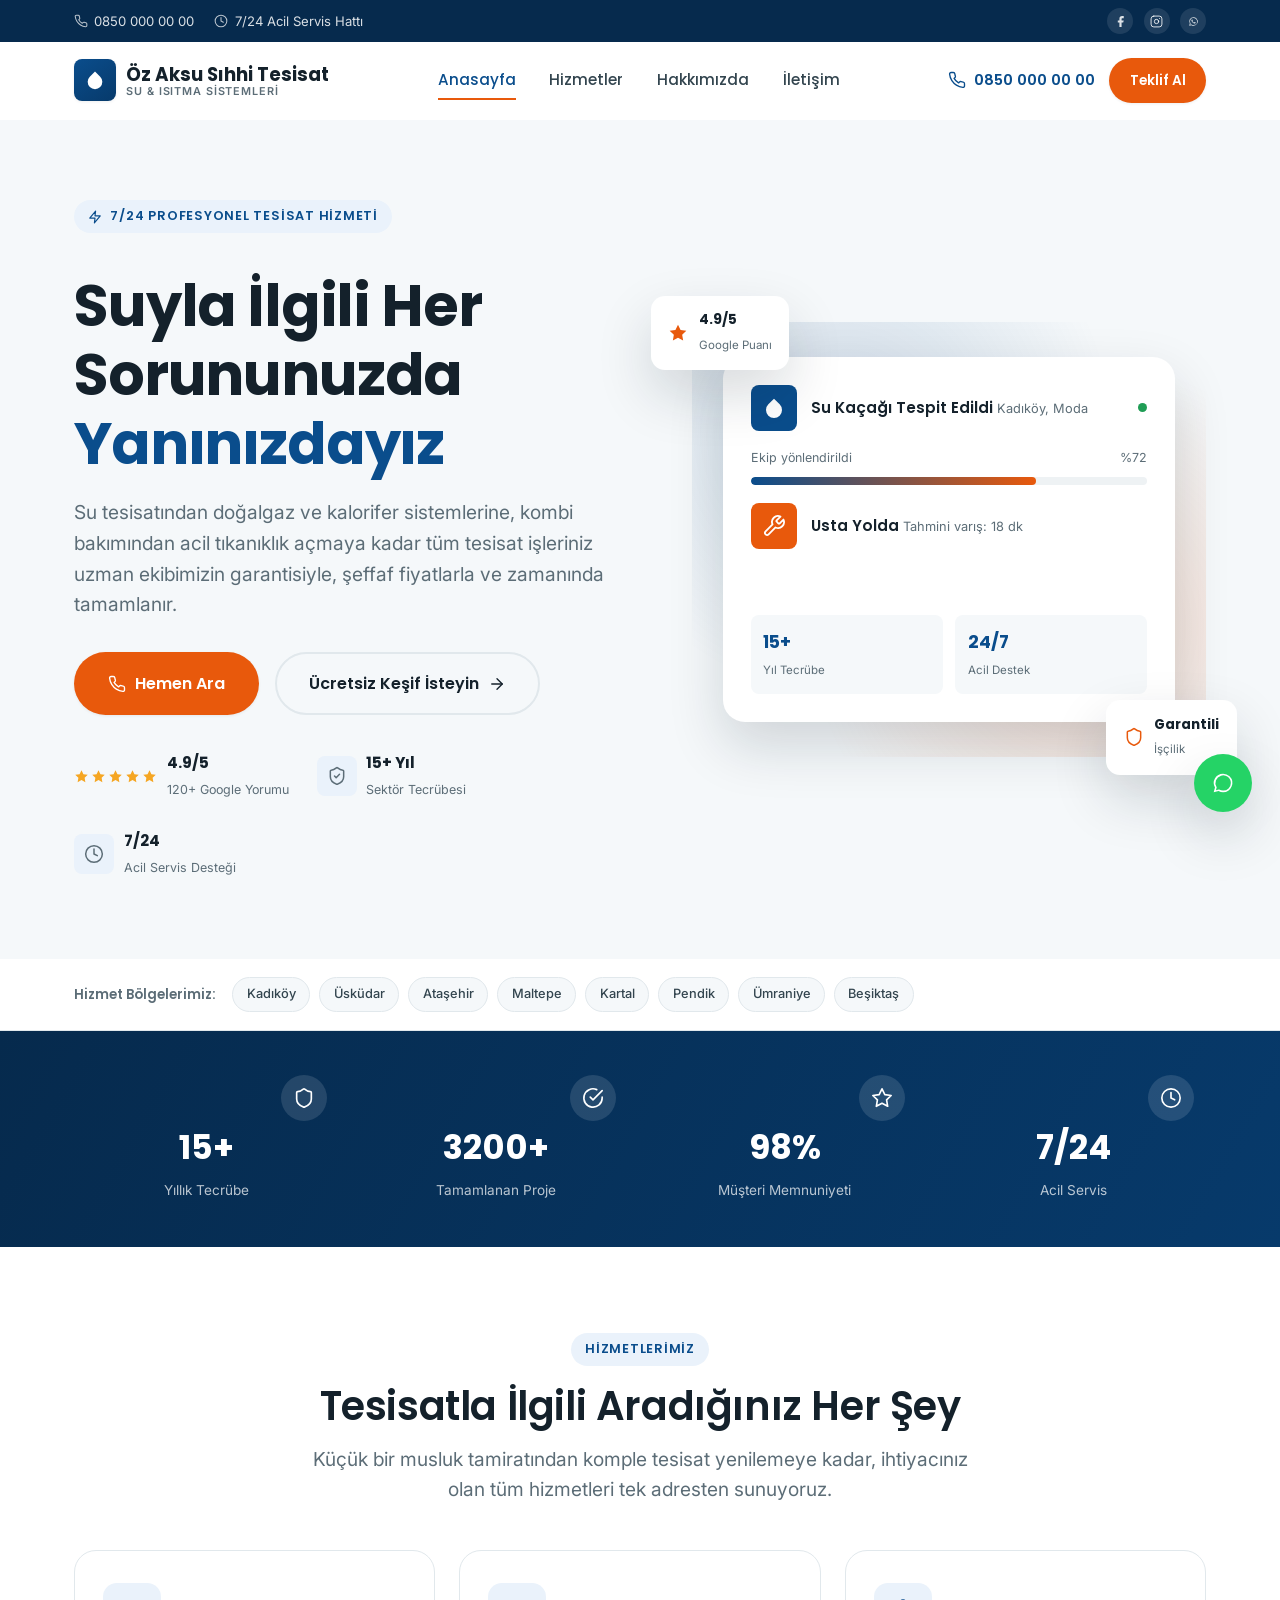
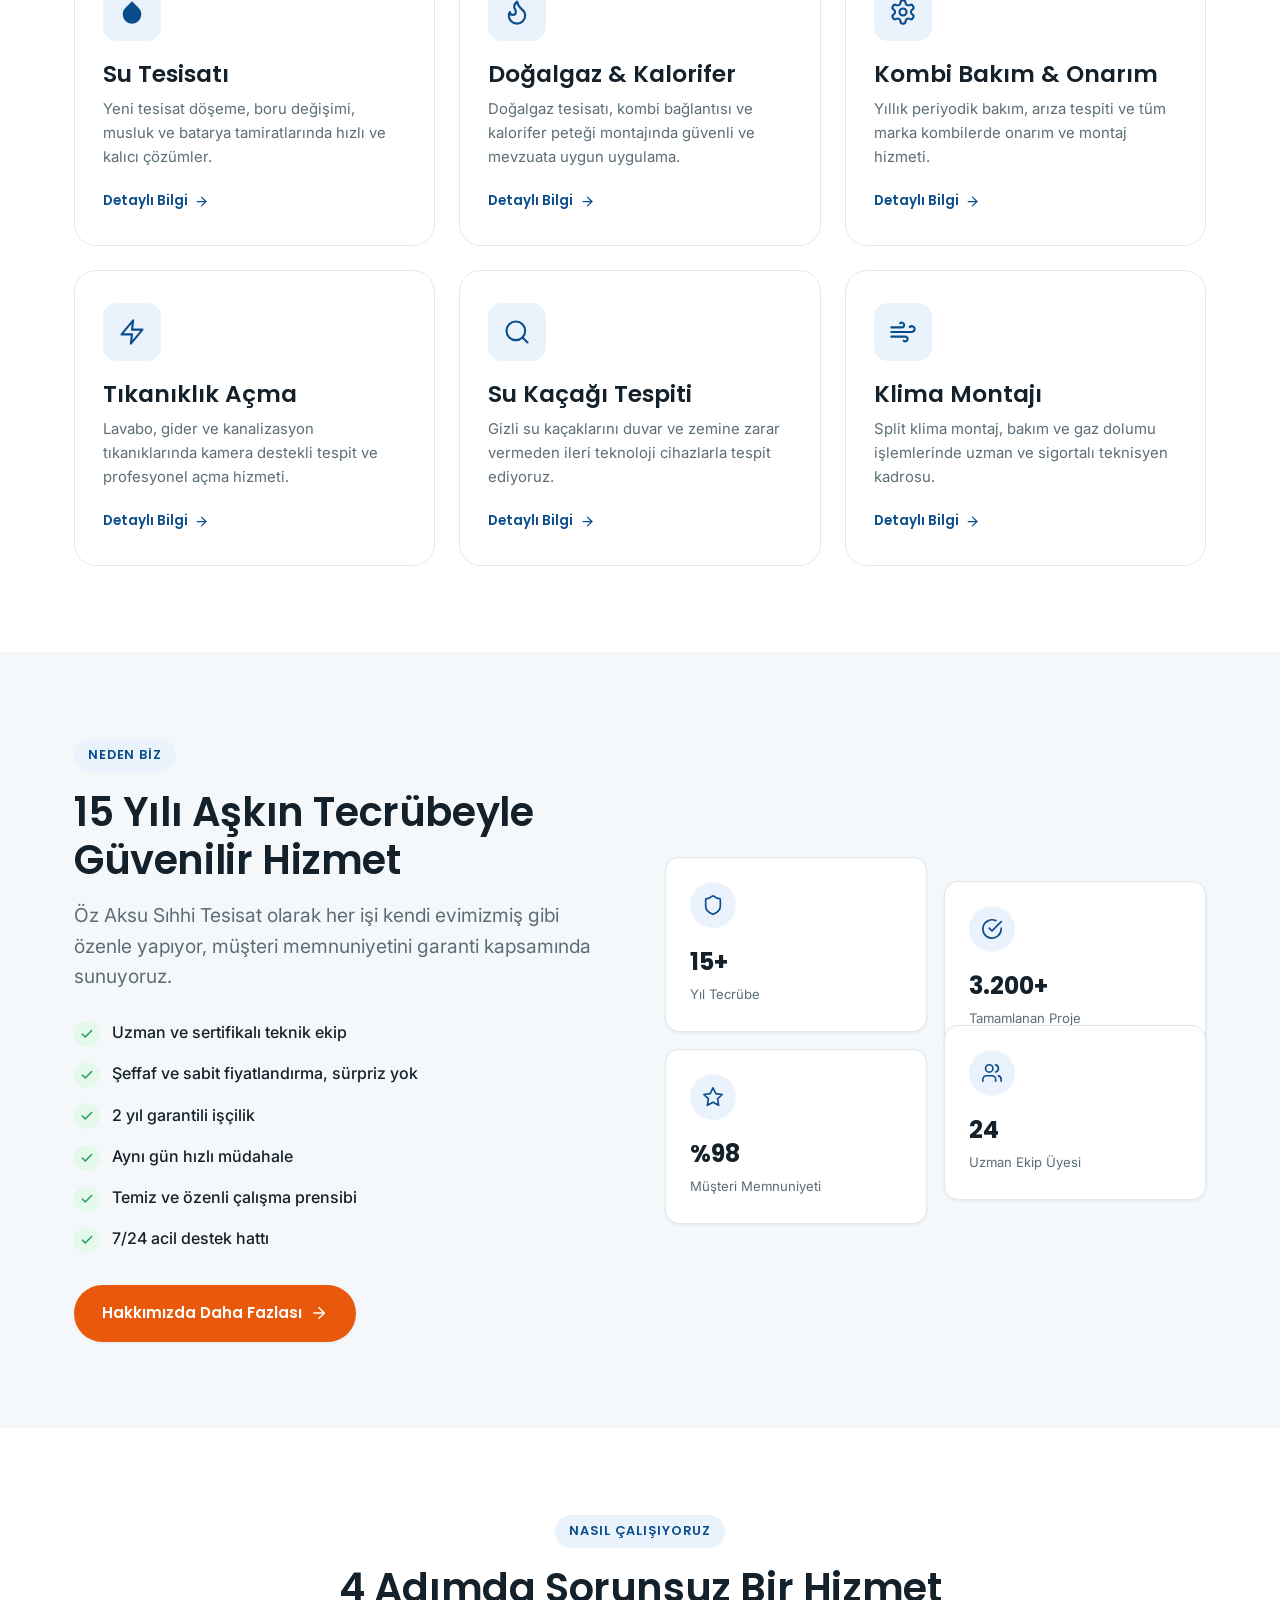
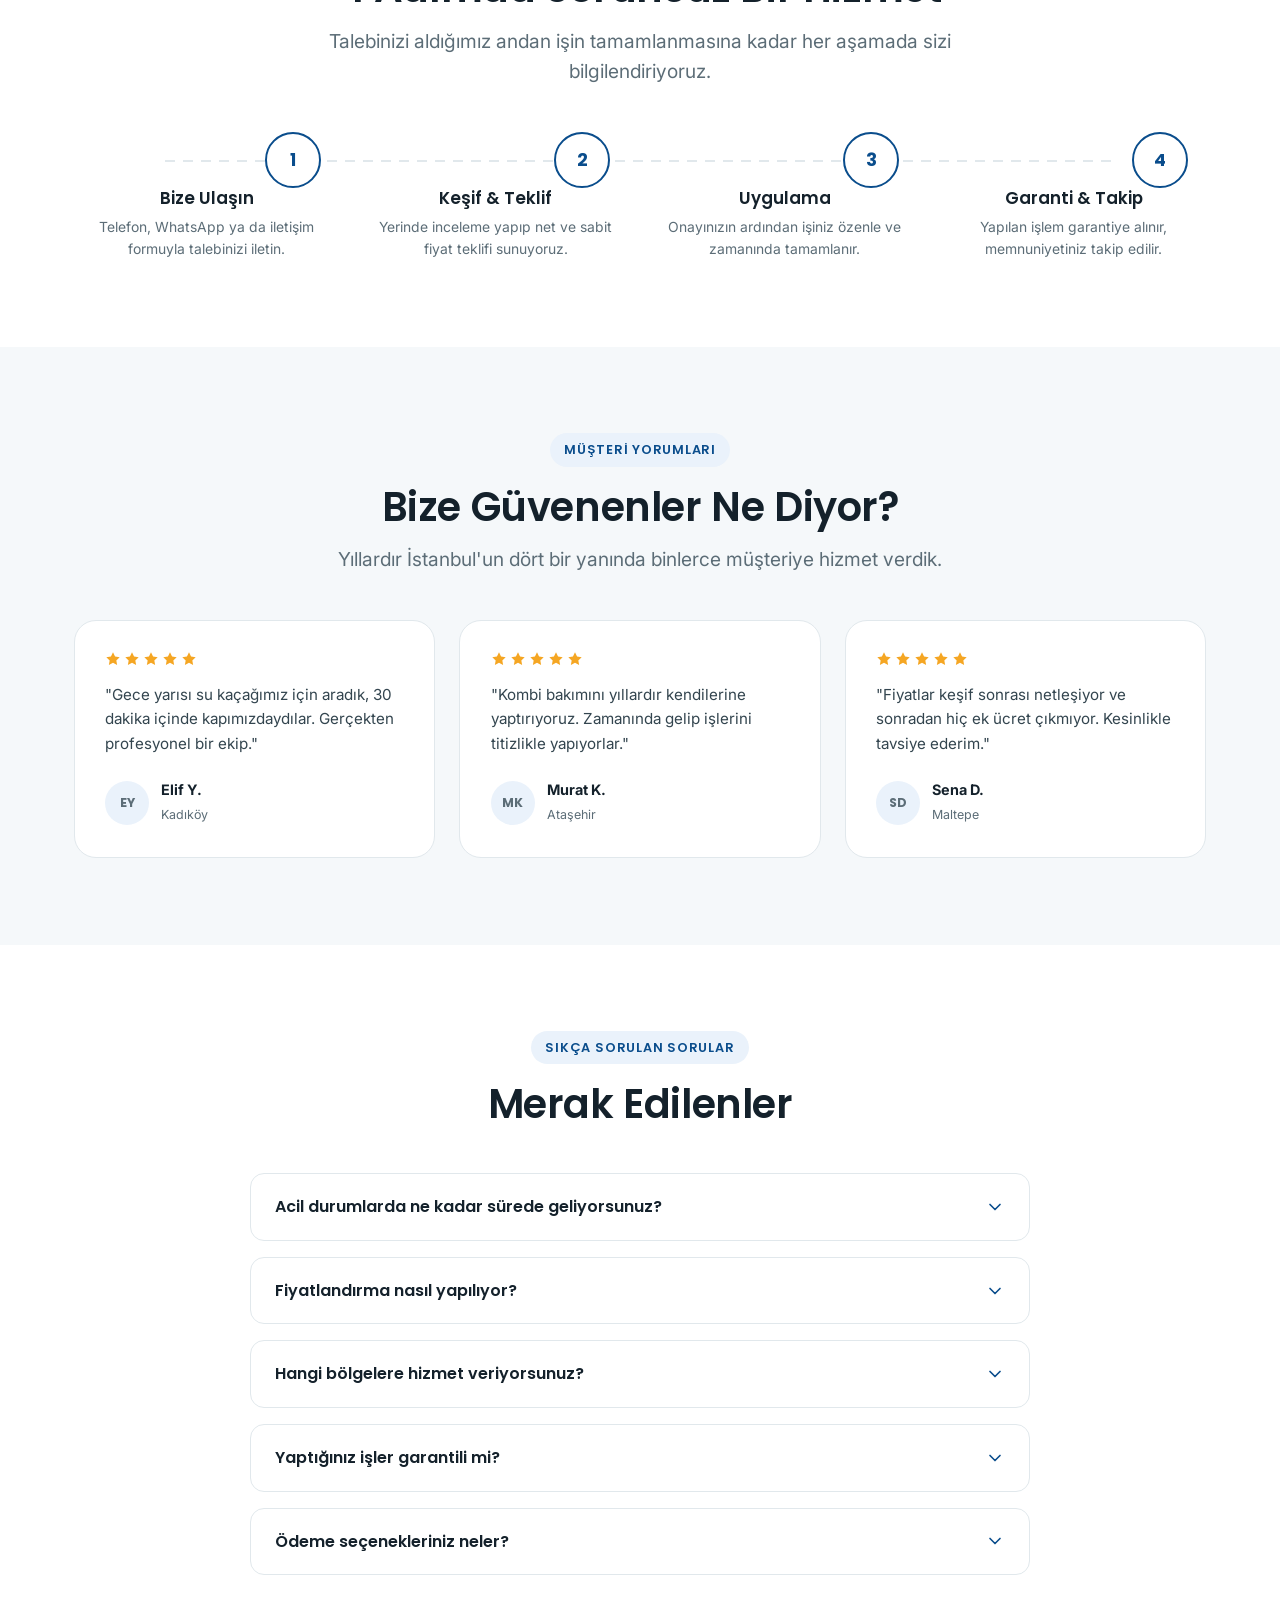
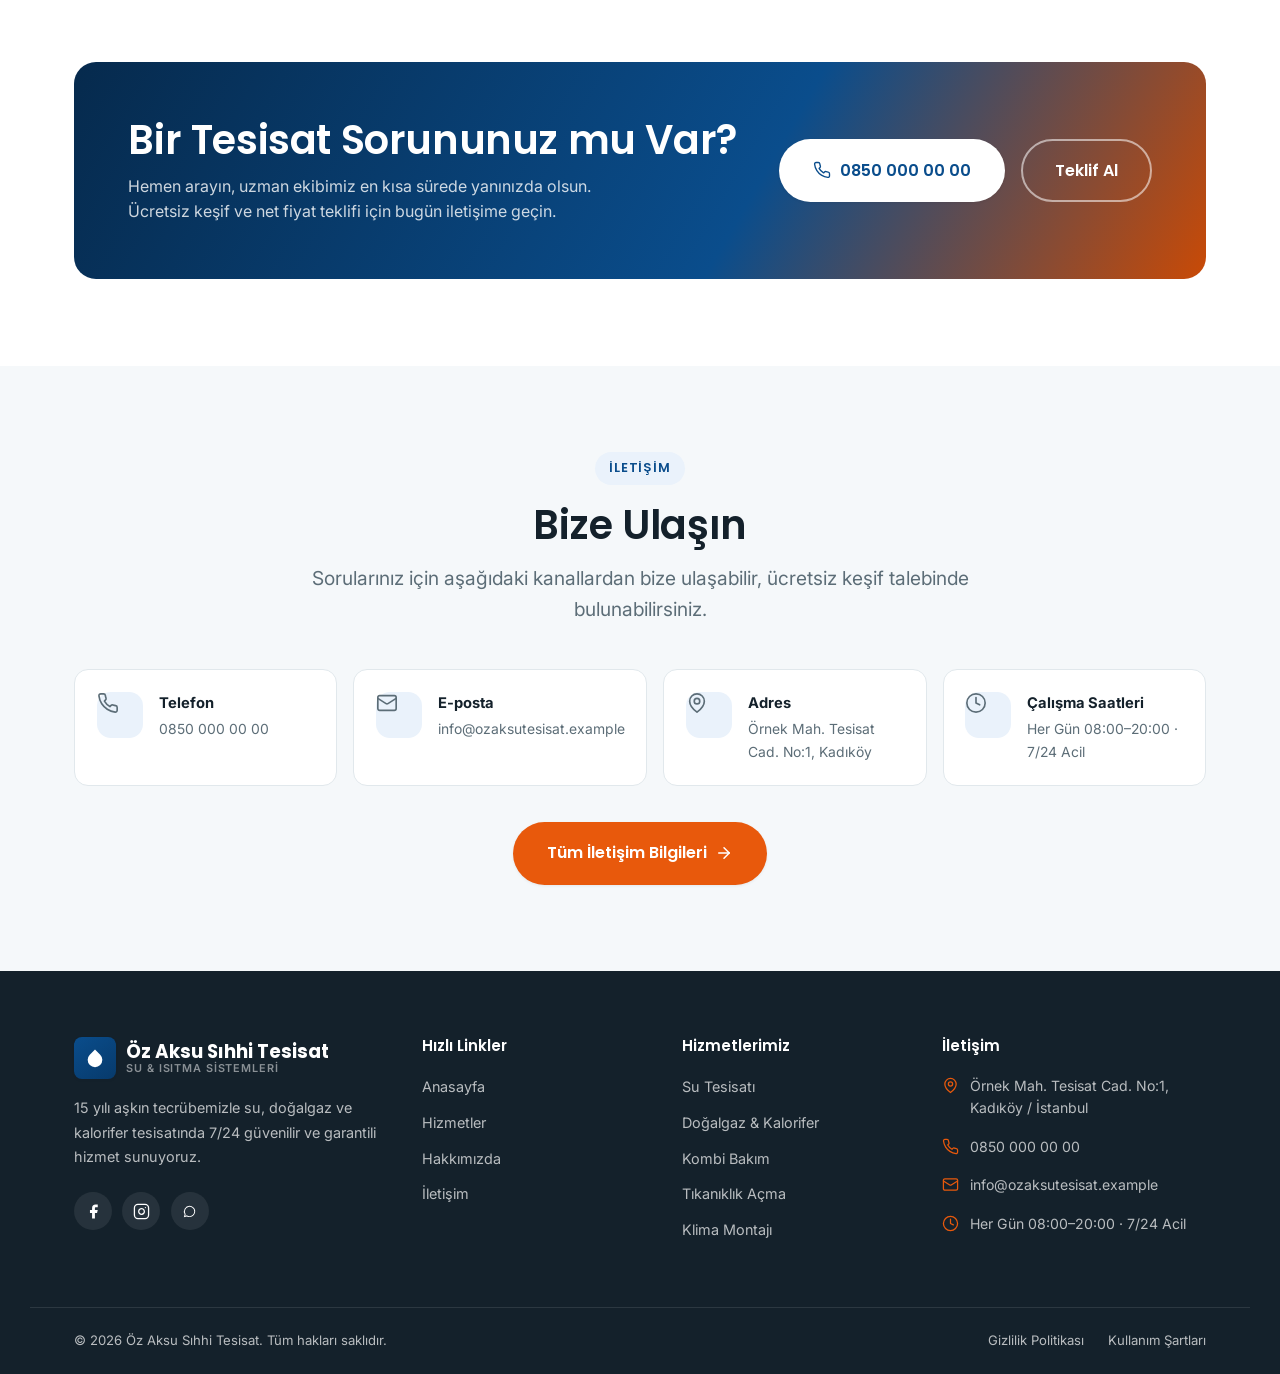
==== commit 76517610: "Rebrand site to Öz Aksu Sıhhi Tesisat, feature Cevzet Usta Renamed the business across all pages, me" ====
--- a/tesisat-website/index.html
+++ b/tesisat-website/index.html
@@ -3,13 +3,13 @@
 <head>
 <meta charset="UTF-8">
 <meta name="viewport" content="width=device-width, initial-scale=1">
-<title>Güven Tesisat | Su, Doğalgaz ve Kalorifer Tesisatı Hizmetleri</title>
-<meta name="description" content="Güven Tesisat; su tesisatı, doğalgaz-kalorifer tesisatı, kombi bakımı, tıkanıklık açma ve klima montajında 7/24 uzman hizmet sunar. Ücretsiz keşif için hemen arayın.">
+<title>Öz Aksu Sıhhi Tesisat | Su, Doğalgaz ve Kalorifer Tesisatı Hizmetleri</title>
+<meta name="description" content="Öz Aksu Sıhhi Tesisat; su tesisatı, doğalgaz-kalorifer tesisatı, kombi bakımı, tıkanıklık açma ve klima montajında 7/24 uzman hizmet sunar. Ücretsiz keşif için hemen arayın.">
 <meta name="theme-color" content="#0a4d8c">
 <link rel="icon" type="image/svg+xml" href="assets/img/favicon.svg">
 <meta property="og:type" content="website">
 <meta property="og:locale" content="tr_TR">
-<meta property="og:title" content="Güven Tesisat | Su, Doğalgaz ve Kalorifer Tesisatı Hizmetleri">
+<meta property="og:title" content="Öz Aksu Sıhhi Tesisat | Su, Doğalgaz ve Kalorifer Tesisatı Hizmetleri">
 <meta property="og:description" content="7/24 acil tesisat servisi: su kaçağı, tıkanıklık açma, kombi bakımı, doğalgaz ve kalorifer tesisatı. Ücretsiz keşif için hemen iletişime geçin.">
 <link rel="preconnect" href="https://fonts.googleapis.com">
 <link rel="preconnect" href="https://fonts.gstatic.com" crossorigin>
@@ -19,10 +19,10 @@
 {
   "@context": "https://schema.org",
   "@type": "Plumber",
-  "name": "Güven Tesisat",
+  "name": "Öz Aksu Sıhhi Tesisat",
   "image": "",
   "telephone": "+908500000000",
-  "email": "info@guventesisat.example",
+  "email": "info@ozaksutesisat.example",
   "url": "",
   "priceRange": "$$",
   "address": {
@@ -71,7 +71,7 @@
         <svg width="24" height="24" viewBox="0 0 24 24" fill="currentColor" aria-hidden="true"><path d="M12 2.69l5.66 5.66a8 8 0 1 1-11.31 0z"/></svg>
       </span>
       <span class="brand-text">
-        <span class="brand-name">Güven Tesisat</span>
+        <span class="brand-name">Öz Aksu Sıhhi Tesisat</span>
         <span class="brand-tag">Su &amp; Isıtma Sistemleri</span>
       </span>
     </a>
@@ -304,7 +304,7 @@
       <div class="why-content" data-reveal>
         <span class="eyebrow">Neden Biz</span>
         <h2 id="neden-biz-baslik">15 Yılı Aşkın Tecrübeyle Güvenilir Hizmet</h2>
-        <p>Güven Tesisat olarak her işi kendi evimizmiş gibi özenle yapıyor, müşteri memnuniyetini garanti kapsamında sunuyoruz.</p>
+        <p>Öz Aksu Sıhhi Tesisat olarak her işi kendi evimizmiş gibi özenle yapıyor, müşteri memnuniyetini garanti kapsamında sunuyoruz.</p>
         <ul class="check-list">
           <li><span class="check-icon"><svg width="24" height="24" viewBox="0 0 24 24" fill="none" stroke="currentColor" stroke-width="2.5" stroke-linecap="round" stroke-linejoin="round"><polyline points="20 6 9 17 4 12"/></svg></span>Uzman ve sertifikalı teknik ekip</li>
           <li><span class="check-icon"><svg width="24" height="24" viewBox="0 0 24 24" fill="none" stroke="currentColor" stroke-width="2.5" stroke-linecap="round" stroke-linejoin="round"><polyline points="20 6 9 17 4 12"/></svg></span>Şeffaf ve sabit fiyatlandırma, sürpriz yok</li>
@@ -512,7 +512,7 @@
         </div>
         <div class="info-card">
           <span class="service-icon"><svg width="24" height="24" viewBox="0 0 24 24" fill="none" stroke="currentColor" stroke-width="1.8" stroke-linecap="round" stroke-linejoin="round"><rect x="2" y="4" width="20" height="16" rx="2"/><path d="m22 7-8.97 5.7a1.94 1.94 0 0 1-2.06 0L2 7"/></svg></span>
-          <div><strong>E-posta</strong><a href="mailto:info@guventesisat.example">info@guventesisat.example</a></div>
+          <div><strong>E-posta</strong><a href="mailto:info@ozaksutesisat.example">info@ozaksutesisat.example</a></div>
         </div>
         <div class="info-card">
           <span class="service-icon"><svg width="24" height="24" viewBox="0 0 24 24" fill="none" stroke="currentColor" stroke-width="1.8" stroke-linecap="round" stroke-linejoin="round"><path d="M20 10c0 6-8 12-8 12s-8-6-8-12a8 8 0 0 1 16 0z"/><circle cx="12" cy="10" r="3"/></svg></span>
@@ -541,7 +541,7 @@
         <a class="brand" href="index.html">
           <span class="brand-mark"><svg width="24" height="24" viewBox="0 0 24 24" fill="currentColor"><path d="M12 2.69l5.66 5.66a8 8 0 1 1-11.31 0z"/></svg></span>
           <span class="brand-text">
-            <span class="brand-name">Güven Tesisat</span>
+            <span class="brand-name">Öz Aksu Sıhhi Tesisat</span>
             <span class="brand-tag">Su &amp; Isıtma Sistemleri</span>
           </span>
         </a>
@@ -576,14 +576,14 @@
         <ul class="footer-contact">
           <li><svg width="24" height="24" viewBox="0 0 24 24" fill="none" stroke="currentColor" stroke-width="1.8" stroke-linecap="round" stroke-linejoin="round"><path d="M20 10c0 6-8 12-8 12s-8-6-8-12a8 8 0 0 1 16 0z"/><circle cx="12" cy="10" r="3"/></svg>Örnek Mah. Tesisat Cad. No:1, Kadıköy / İstanbul</li>
           <li><svg width="24" height="24" viewBox="0 0 24 24" fill="none" stroke="currentColor" stroke-width="1.8" stroke-linecap="round" stroke-linejoin="round"><path d="M22 16.92v3a2 2 0 0 1-2.18 2 19.79 19.79 0 0 1-8.63-3.07 19.5 19.5 0 0 1-6-6 19.79 19.79 0 0 1-3.07-8.67A2 2 0 0 1 4.11 2h3a2 2 0 0 1 2 1.72c.127.96.361 1.903.7 2.81a2 2 0 0 1-.45 2.11L8.09 9.91a16 16 0 0 0 6 6l1.27-1.27a2 2 0 0 1 2.11-.45c.907.339 1.85.573 2.81.7A2 2 0 0 1 22 16.92z"/></svg><a href="tel:+908500000000">0850 000 00 00</a></li>
-          <li><svg width="24" height="24" viewBox="0 0 24 24" fill="none" stroke="currentColor" stroke-width="1.8" stroke-linecap="round" stroke-linejoin="round"><rect x="2" y="4" width="20" height="16" rx="2"/><path d="m22 7-8.97 5.7a1.94 1.94 0 0 1-2.06 0L2 7"/></svg><a href="mailto:info@guventesisat.example">info@guventesisat.example</a></li>
+          <li><svg width="24" height="24" viewBox="0 0 24 24" fill="none" stroke="currentColor" stroke-width="1.8" stroke-linecap="round" stroke-linejoin="round"><rect x="2" y="4" width="20" height="16" rx="2"/><path d="m22 7-8.97 5.7a1.94 1.94 0 0 1-2.06 0L2 7"/></svg><a href="mailto:info@ozaksutesisat.example">info@ozaksutesisat.example</a></li>
           <li><svg width="24" height="24" viewBox="0 0 24 24" fill="none" stroke="currentColor" stroke-width="1.8" stroke-linecap="round" stroke-linejoin="round"><circle cx="12" cy="12" r="10"/><polyline points="12 6 12 12 16 14"/></svg>Her Gün 08:00–20:00 · 7/24 Acil</li>
         </ul>
       </div>
     </div>
   </div>
   <div class="container footer-bottom">
-    <span>© <span data-year>2026</span> Güven Tesisat. Tüm hakları saklıdır.</span>
+    <span>© <span data-year>2026</span> Öz Aksu Sıhhi Tesisat. Tüm hakları saklıdır.</span>
     <div class="footer-bottom-links">
       <a href="#">Gizlilik Politikası</a>
       <a href="#">Kullanım Şartları</a>
--- a/tesisat-website/assets/css/style.css
+++ b/tesisat-website/assets/css/style.css
@@ -1,5 +1,5 @@
 /* =========================================================
-   Güven Tesisat — Temel Site İskeleti
+   Öz Aksu Sıhhi Tesisat — Temel Site İskeleti
    Tokens, reset, layout ve tüm bileşen stilleri
    ========================================================= */
 
@@ -290,6 +290,10 @@
 .menu-toggle .icon-close{ display: none; }
 .menu-toggle[aria-expanded="true"] .icon-open{ display: none; }
 .menu-toggle[aria-expanded="true"] .icon-close{ display: block; }
+
+@media (max-width: 1180px){
+  .nav-phone{ display: none; }
+}
 
 @media (max-width: 960px){
   .nav-list{
@@ -310,7 +314,6 @@
   .nav-list.is-open{ transform: translateX(0); }
   .nav-list .nav-link{ padding-block: .9rem; border-bottom: 1px solid var(--border); font-size: 1.05rem; }
   .nav-list .nav-link::after{ display: none; }
-  .nav-phone{ display: none; }
   .menu-toggle{ display: inline-flex; }
   .nav-backdrop{
     display: none;
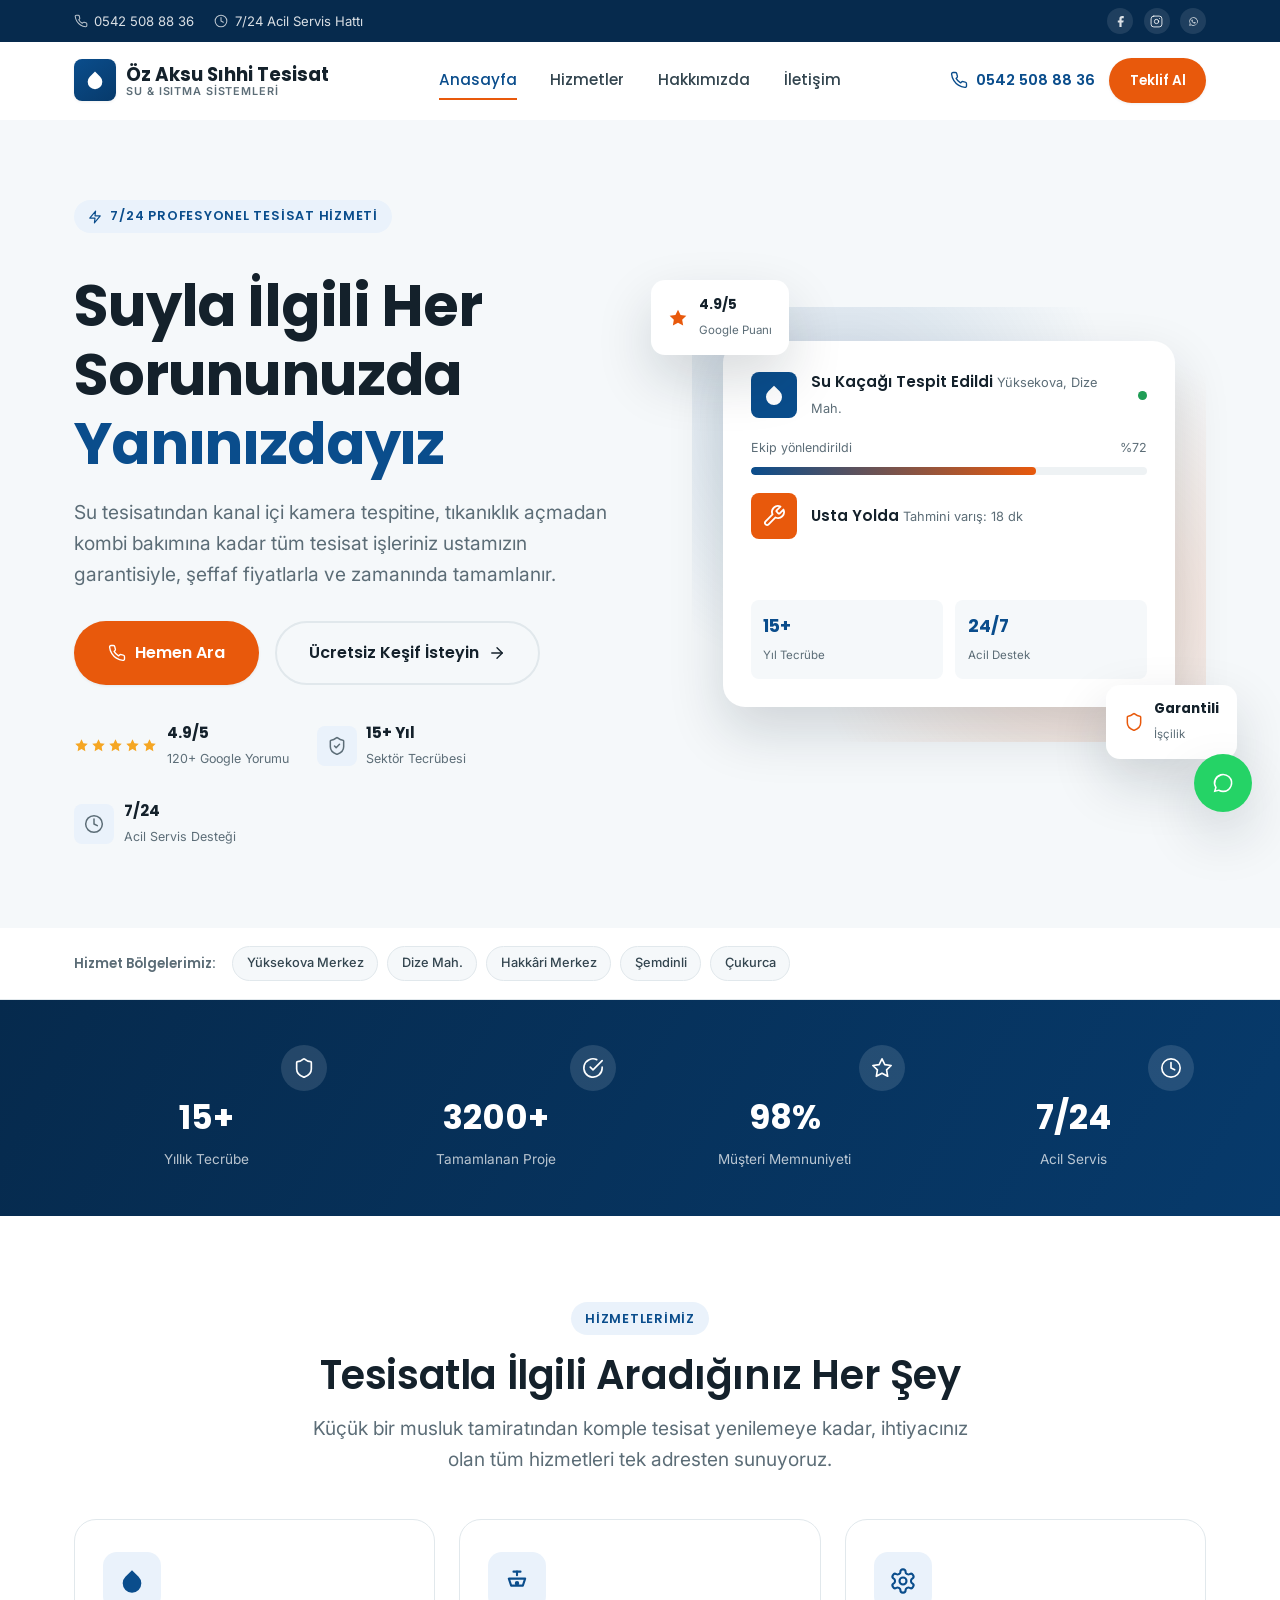
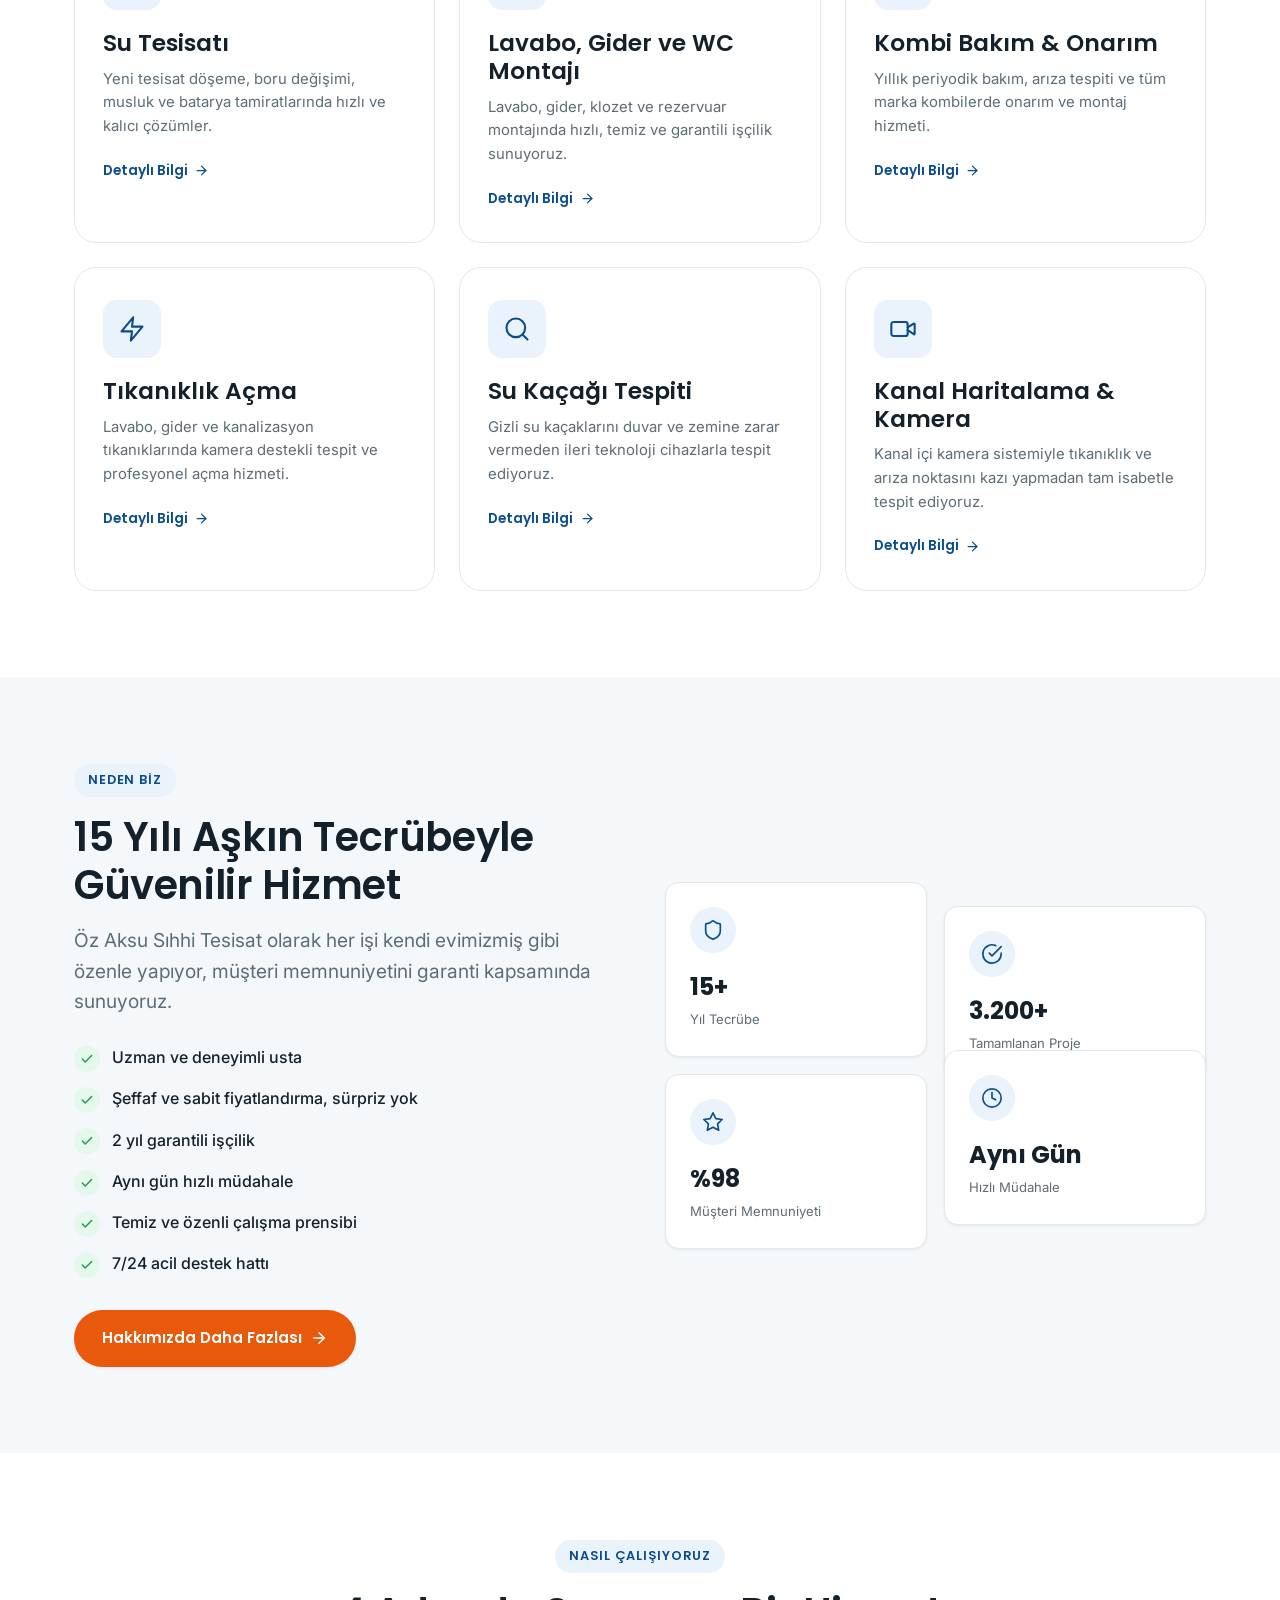
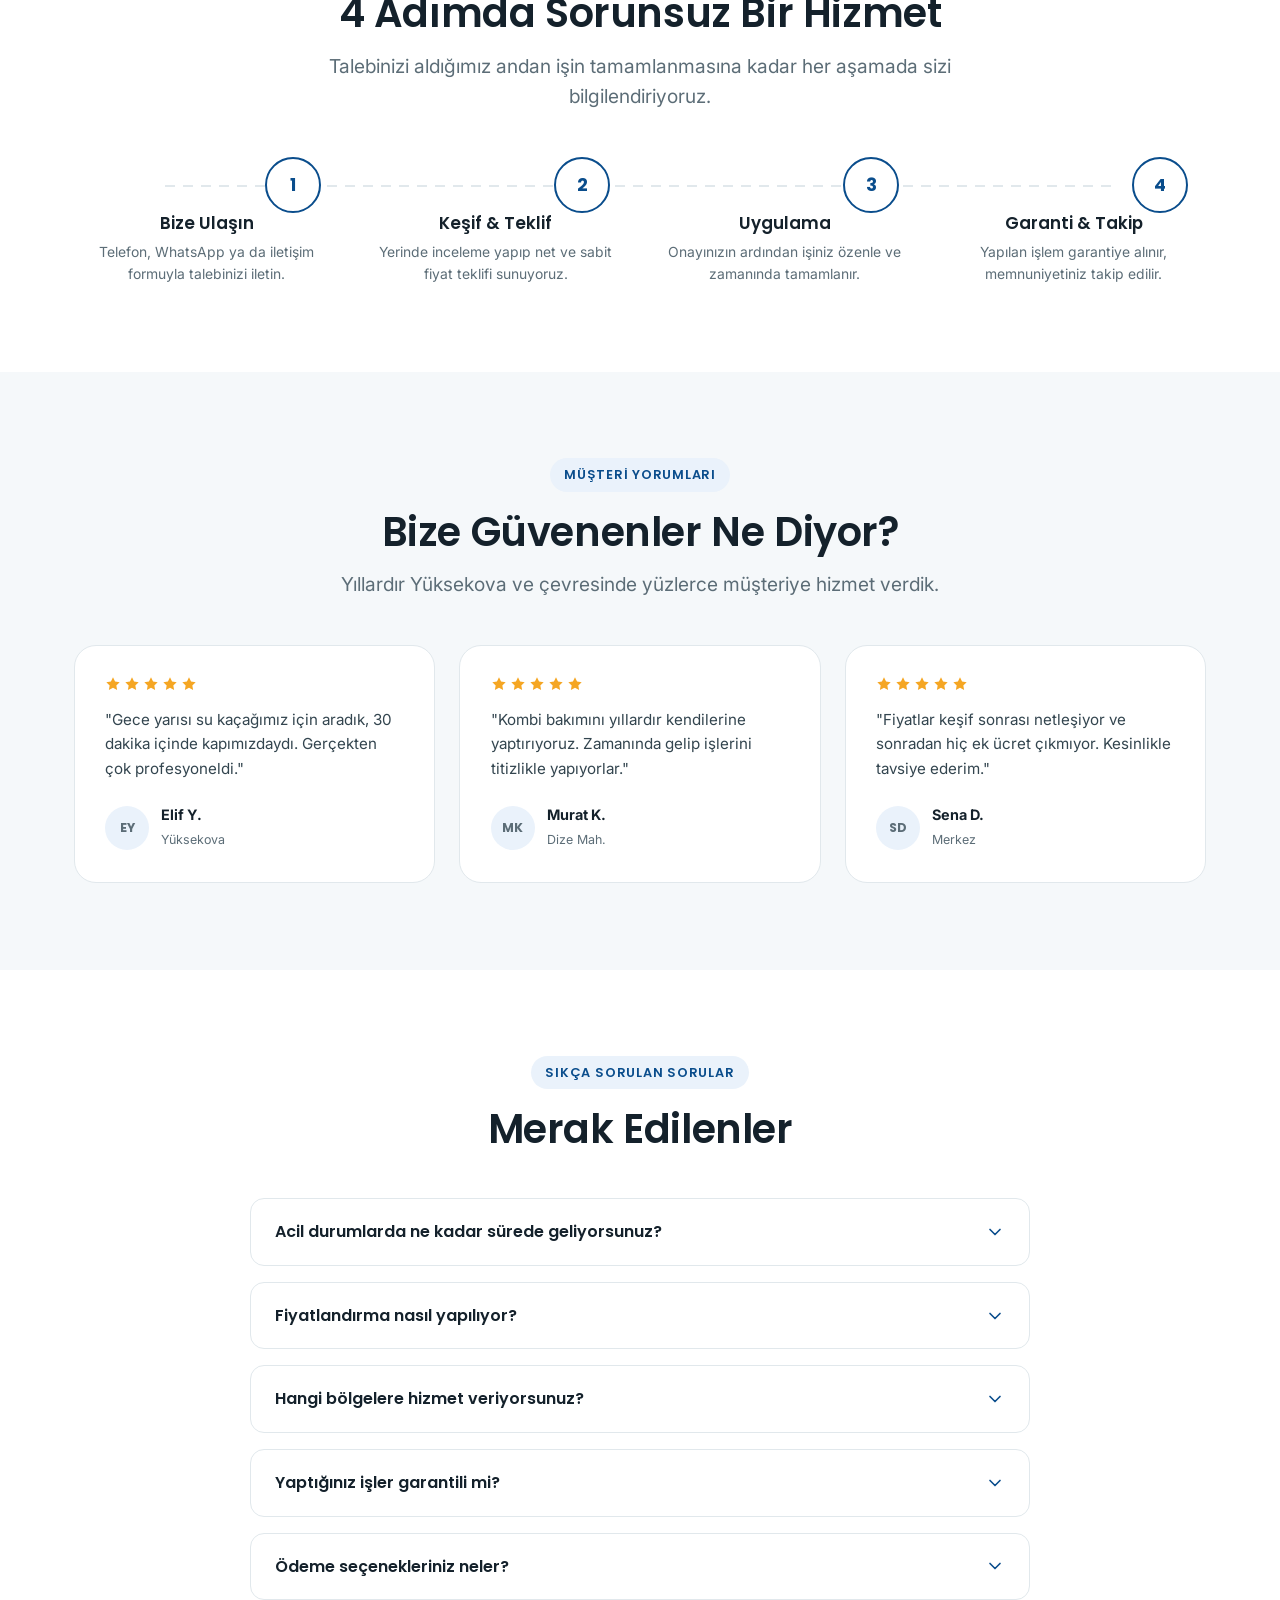
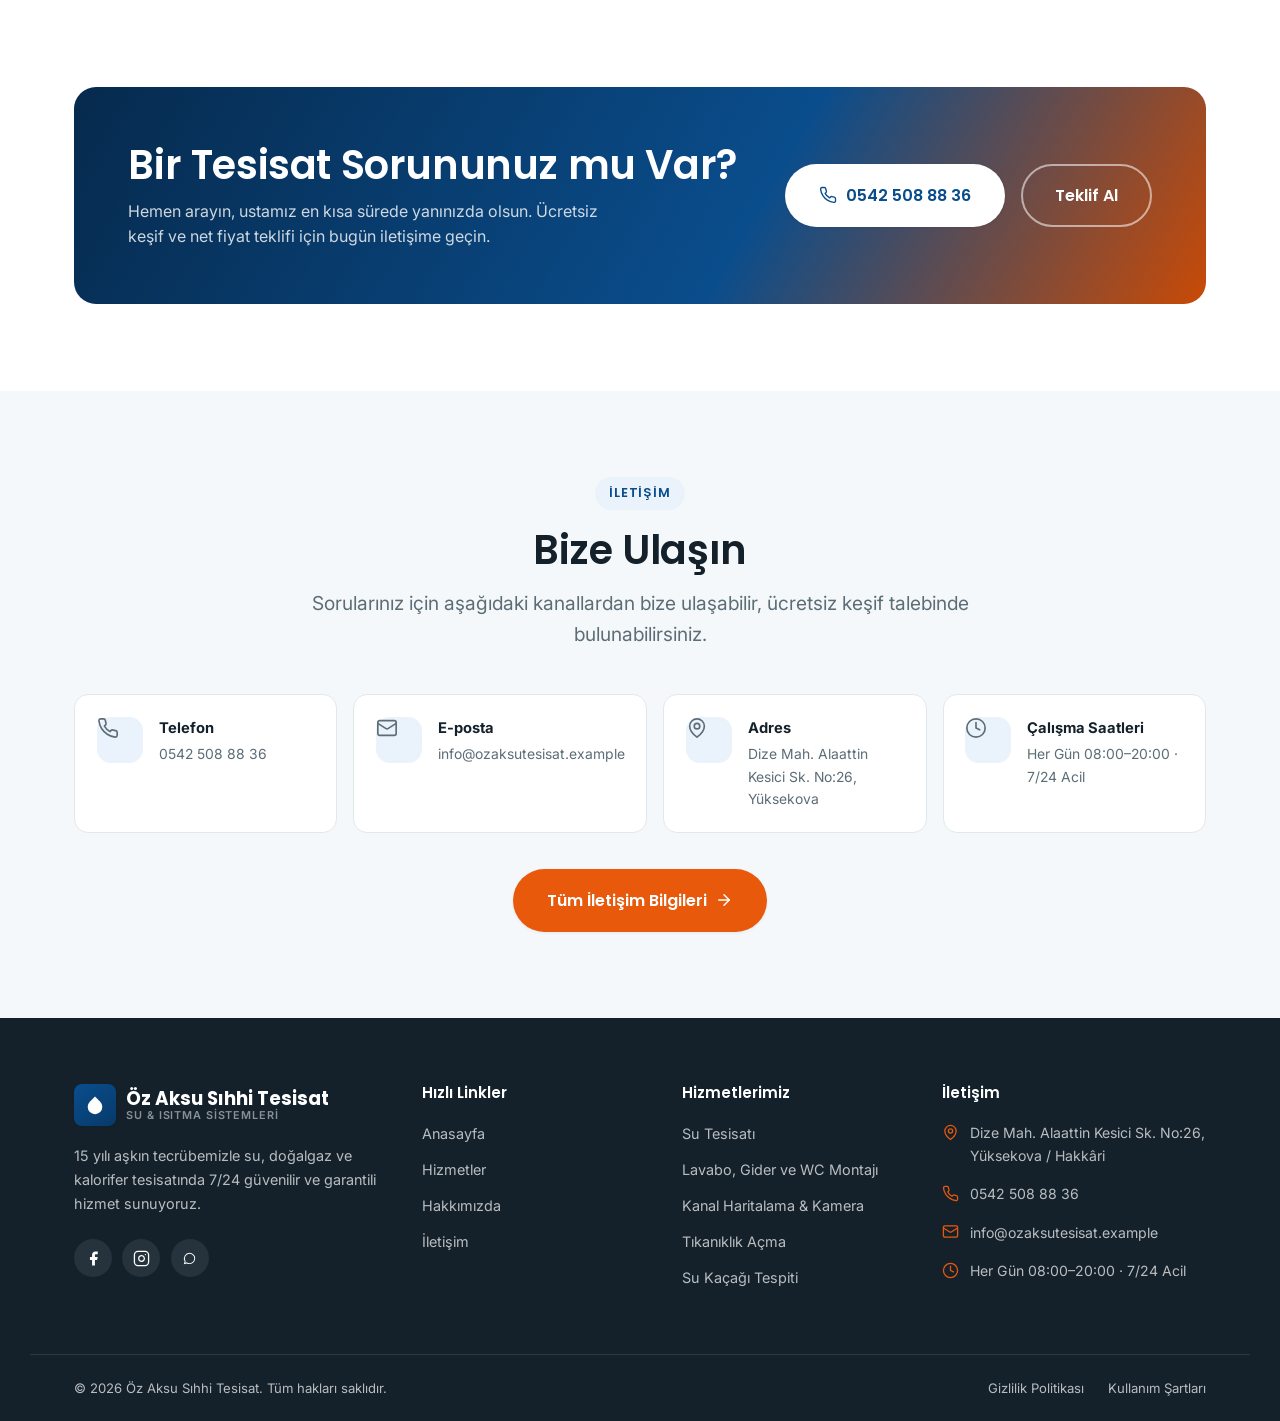
==== commit 06469f81: "Integrate real business details for Öz Aksu Sıhhi Tesisat Replace placeholder contact info with the " ====
--- a/tesisat-website/index.html
+++ b/tesisat-website/index.html
@@ -3,14 +3,14 @@
 <head>
 <meta charset="UTF-8">
 <meta name="viewport" content="width=device-width, initial-scale=1">
-<title>Öz Aksu Sıhhi Tesisat | Su, Doğalgaz ve Kalorifer Tesisatı Hizmetleri</title>
-<meta name="description" content="Öz Aksu Sıhhi Tesisat; su tesisatı, doğalgaz-kalorifer tesisatı, kombi bakımı, tıkanıklık açma ve klima montajında 7/24 uzman hizmet sunar. Ücretsiz keşif için hemen arayın.">
+<title>Öz Aksu Sıhhi Tesisat | Yüksekova Tesisat, Tıkanıklık Açma ve Kamera Tespiti</title>
+<meta name="description" content="Öz Aksu Sıhhi Tesisat; Yüksekova ve Hakkâri genelinde su tesisatı, tıkanıklık açma, kanal kamerası ile tespit ve su kaçağı tespitinde 7/24 uzman hizmet sunar. Ücretsiz keşif için hemen arayın.">
 <meta name="theme-color" content="#0a4d8c">
 <link rel="icon" type="image/svg+xml" href="assets/img/favicon.svg">
 <meta property="og:type" content="website">
 <meta property="og:locale" content="tr_TR">
-<meta property="og:title" content="Öz Aksu Sıhhi Tesisat | Su, Doğalgaz ve Kalorifer Tesisatı Hizmetleri">
-<meta property="og:description" content="7/24 acil tesisat servisi: su kaçağı, tıkanıklık açma, kombi bakımı, doğalgaz ve kalorifer tesisatı. Ücretsiz keşif için hemen iletişime geçin.">
+<meta property="og:title" content="Öz Aksu Sıhhi Tesisat | Yüksekova Tesisat, Tıkanıklık Açma ve Kamera Tespiti">
+<meta property="og:description" content="7/24 acil tesisat servisi: su kaçağı, tıkanıklık açma, kanal kamerası ile tespit, lavabo/gider/WC montajı. Ücretsiz keşif için hemen iletişime geçin.">
 <link rel="preconnect" href="https://fonts.googleapis.com">
 <link rel="preconnect" href="https://fonts.gstatic.com" crossorigin>
 <link href="https://fonts.googleapis.com/css2?family=Inter:wght@400;500;600;700&family=Poppins:wght@500;600;700&display=swap" rel="stylesheet">
@@ -21,16 +21,19 @@
   "@type": "Plumber",
   "name": "Öz Aksu Sıhhi Tesisat",
   "image": "",
-  "telephone": "+908500000000",
+  "telephone": "+905425088836",
   "email": "info@ozaksutesisat.example",
   "url": "",
   "priceRange": "$$",
   "address": {
     "@type": "PostalAddress",
-    "streetAddress": "Tesisat Caddesi No:1",
-    "addressLocality": "Kadıköy / İstanbul",
+    "streetAddress": "Alaattin Kesici Sokak No:26, Dize Mahallesi",
+    "addressLocality": "Yüksekova",
+    "addressRegion": "Hakkâri",
+    "postalCode": "30300",
     "addressCountry": "TR"
   },
+  "founder": "Cevdet Aksu",
   "openingHours": "Mo-Sa 08:00-20:00"
 }
 </script>
@@ -41,9 +44,9 @@
 <div class="topbar">
   <div class="container">
     <div class="topbar-info">
-      <a href="tel:+908500000000">
+      <a href="tel:+905425088836">
         <svg width="24" height="24" viewBox="0 0 24 24" fill="none" stroke="currentColor" stroke-width="1.8" stroke-linecap="round" stroke-linejoin="round" aria-hidden="true"><path d="M22 16.92v3a2 2 0 0 1-2.18 2 19.79 19.79 0 0 1-8.63-3.07 19.5 19.5 0 0 1-6-6 19.79 19.79 0 0 1-3.07-8.67A2 2 0 0 1 4.11 2h3a2 2 0 0 1 2 1.72c.127.96.361 1.903.7 2.81a2 2 0 0 1-.45 2.11L8.09 9.91a16 16 0 0 0 6 6l1.27-1.27a2 2 0 0 1 2.11-.45c.907.339 1.85.573 2.81.7A2 2 0 0 1 22 16.92z"/></svg>
-        0850 000 00 00
+        0542 508 88 36
       </a>
       <span>
         <svg width="24" height="24" viewBox="0 0 24 24" fill="none" stroke="currentColor" stroke-width="1.8" stroke-linecap="round" stroke-linejoin="round" aria-hidden="true"><circle cx="12" cy="12" r="10"/><polyline points="12 6 12 12 16 14"/></svg>
@@ -57,7 +60,7 @@
       <a href="#" aria-label="Instagram sayfamız">
         <svg width="24" height="24" viewBox="0 0 24 24" fill="none" stroke="currentColor" stroke-width="1.8" stroke-linecap="round" stroke-linejoin="round" aria-hidden="true"><rect width="20" height="20" x="2" y="2" rx="5"/><path d="M16 11.37A4 4 0 1 1 12.63 8 4 4 0 0 1 16 11.37z"/><line x1="17.5" x2="17.51" y1="6.5" y2="6.5"/></svg>
       </a>
-      <a href="https://wa.me/908500000000" aria-label="WhatsApp hattımız">
+      <a href="https://wa.me/905425088836" aria-label="WhatsApp hattımız">
         <svg width="24" height="24" viewBox="0 0 24 24" fill="currentColor" aria-hidden="true"><path d="M17.6 6.32A7.85 7.85 0 0 0 12.05 4a7.94 7.94 0 0 0-6.9 11.9L4 20l4.2-1.1a7.9 7.9 0 0 0 3.85 1 7.94 7.94 0 0 0 5.55-13.58zM12.05 18.53a6.58 6.58 0 0 1-3.36-.92l-.24-.14-2.5.65.67-2.44-.16-.25a6.6 6.6 0 1 1 12.26-3.5 6.56 6.56 0 0 1-6.665 6.6zm3.6-4.93c-.2-.1-1.17-.58-1.35-.64-.18-.07-.31-.1-.44.1-.13.2-.5.64-.62.77-.11.13-.23.14-.42.05-.2-.1-.83-.3-1.58-.97-.58-.52-.98-1.16-1.09-1.36-.11-.2-.01-.3.09-.4.09-.1.2-.23.3-.35.1-.12.13-.2.2-.33.07-.13.03-.25-.02-.35-.05-.1-.44-1.06-.6-1.45-.16-.38-.32-.33-.44-.33h-.38c-.13 0-.34.05-.52.25-.18.2-.68.67-.68 1.62s.7 1.88.8 2.01c.1.13 1.38 2.1 3.34 2.95.47.2.83.32 1.12.41.47.15.9.13 1.24.08.38-.06 1.17-.48 1.33-.94.17-.46.17-.86.12-.94-.05-.09-.18-.14-.38-.24z"/></svg>
       </a>
     </div>
@@ -84,9 +87,9 @@
     </nav>
 
     <div class="nav-actions">
-      <a class="nav-phone" href="tel:+908500000000">
+      <a class="nav-phone" href="tel:+905425088836">
         <svg width="24" height="24" viewBox="0 0 24 24" fill="none" stroke="currentColor" stroke-width="1.8" stroke-linecap="round" stroke-linejoin="round" aria-hidden="true"><path d="M22 16.92v3a2 2 0 0 1-2.18 2 19.79 19.79 0 0 1-8.63-3.07 19.5 19.5 0 0 1-6-6 19.79 19.79 0 0 1-3.07-8.67A2 2 0 0 1 4.11 2h3a2 2 0 0 1 2 1.72c.127.96.361 1.903.7 2.81a2 2 0 0 1-.45 2.11L8.09 9.91a16 16 0 0 0 6 6l1.27-1.27a2 2 0 0 1 2.11-.45c.907.339 1.85.573 2.81.7A2 2 0 0 1 22 16.92z"/></svg>
-        0850 000 00 00
+        0542 508 88 36
       </a>
       <a class="btn btn-primary btn-sm" href="iletisim.html">Teklif Al</a>
       <button class="menu-toggle" type="button" aria-label="Menüyü aç" aria-expanded="false" aria-controls="nav-list">
@@ -111,9 +114,9 @@
           </span>
         </div>
         <h1>Suyla İlgili Her Sorununuzda <span>Yanınızdayız</span></h1>
-        <p class="hero-lead">Su tesisatından doğalgaz ve kalorifer sistemlerine, kombi bakımından acil tıkanıklık açmaya kadar tüm tesisat işleriniz uzman ekibimizin garantisiyle, şeffaf fiyatlarla ve zamanında tamamlanır.</p>
+        <p class="hero-lead">Su tesisatından kanal içi kamera tespitine, tıkanıklık açmadan kombi bakımına kadar tüm tesisat işleriniz ustamızın garantisiyle, şeffaf fiyatlarla ve zamanında tamamlanır.</p>
         <div class="hero-cta">
-          <a class="btn btn-primary btn-lg" href="tel:+908500000000">
+          <a class="btn btn-primary btn-lg" href="tel:+905425088836">
             <svg width="24" height="24" viewBox="0 0 24 24" fill="none" stroke="currentColor" stroke-width="1.8" stroke-linecap="round" stroke-linejoin="round" aria-hidden="true"><path d="M22 16.92v3a2 2 0 0 1-2.18 2 19.79 19.79 0 0 1-8.63-3.07 19.5 19.5 0 0 1-6-6 19.79 19.79 0 0 1-3.07-8.67A2 2 0 0 1 4.11 2h3a2 2 0 0 1 2 1.72c.127.96.361 1.903.7 2.81a2 2 0 0 1-.45 2.11L8.09 9.91a16 16 0 0 0 6 6l1.27-1.27a2 2 0 0 1 2.11-.45c.907.339 1.85.573 2.81.7A2 2 0 0 1 22 16.92z"/></svg>
             Hemen Ara
           </a>
@@ -157,7 +160,7 @@
             </span>
             <div>
               <span class="hero-panel-title">Su Kaçağı Tespit Edildi</span>
-              <span class="hero-panel-sub">Kadıköy, Moda</span>
+              <span class="hero-panel-sub">Yüksekova, Dize Mah.</span>
             </div>
             <span class="hero-live-dot" style="margin-left:auto"></span>
           </div>
@@ -198,14 +201,11 @@
     <div class="container">
       <span class="areas-label">Hizmet Bölgelerimiz:</span>
       <div class="area-chips">
-        <span class="area-chip">Kadıköy</span>
-        <span class="area-chip">Üsküdar</span>
-        <span class="area-chip">Ataşehir</span>
-        <span class="area-chip">Maltepe</span>
-        <span class="area-chip">Kartal</span>
-        <span class="area-chip">Pendik</span>
-        <span class="area-chip">Ümraniye</span>
-        <span class="area-chip">Beşiktaş</span>
+        <span class="area-chip">Yüksekova Merkez</span>
+        <span class="area-chip">Dize Mah.</span>
+        <span class="area-chip">Hakkâri Merkez</span>
+        <span class="area-chip">Şemdinli</span>
+        <span class="area-chip">Çukurca</span>
       </div>
     </div>
   </section>
@@ -255,10 +255,10 @@
           </a>
         </div>
         <div class="service-card" data-reveal>
-          <span class="service-icon"><svg width="24" height="24" viewBox="0 0 24 24" fill="none" stroke="currentColor" stroke-width="1.8" stroke-linecap="round" stroke-linejoin="round"><path d="M8.5 14.5A2.5 2.5 0 0 0 11 12c0-1.38-.5-2-1-3-1.072-2.143-.224-4.054 2-6 .5 2.5 2 4.9 4 6.5 2 1.6 3 3.5 3 5.5a7 7 0 1 1-14 0c0-1.153.433-2.294 1-3a2.5 2.5 0 0 0 2.5 2.5z"/></svg></span>
-          <h3>Doğalgaz &amp; Kalorifer</h3>
-          <p>Doğalgaz tesisatı, kombi bağlantısı ve kalorifer peteği montajında güvenli ve mevzuata uygun uygulama.</p>
-          <a class="service-link" href="hizmetler.html#dogalgaz-kalorifer">Detaylı Bilgi
+          <span class="service-icon"><svg width="24" height="24" viewBox="0 0 24 24" fill="none" stroke="currentColor" stroke-width="1.8" stroke-linecap="round" stroke-linejoin="round"><path d="M5 10h14l-2 6H7z"/><path d="M12 4v3"/><path d="M9 4h6"/><circle cx="12" cy="14" r="1"/></svg></span>
+          <h3>Lavabo, Gider ve WC Montajı</h3>
+          <p>Lavabo, gider, klozet ve rezervuar montajında hızlı, temiz ve garantili işçilik sunuyoruz.</p>
+          <a class="service-link" href="hizmetler.html#lavabo-gider-wc">Detaylı Bilgi
             <svg width="24" height="24" viewBox="0 0 24 24" fill="none" stroke="currentColor" stroke-width="2" stroke-linecap="round" stroke-linejoin="round"><path d="M5 12h14"/><path d="m12 5 7 7-7 7"/></svg>
           </a>
         </div>
@@ -287,10 +287,10 @@
           </a>
         </div>
         <div class="service-card" data-reveal>
-          <span class="service-icon"><svg width="24" height="24" viewBox="0 0 24 24" fill="none" stroke="currentColor" stroke-width="1.8" stroke-linecap="round" stroke-linejoin="round"><path d="M9.59 4.59A2 2 0 1 1 11 8H2m10.59 11.41A2 2 0 1 0 14 16H2m15.73-8.27A2.5 2.5 0 1 1 19.5 12H2"/></svg></span>
-          <h3>Klima Montajı</h3>
-          <p>Split klima montaj, bakım ve gaz dolumu işlemlerinde uzman ve sigortalı teknisyen kadrosu.</p>
-          <a class="service-link" href="hizmetler.html#klima-montaji">Detaylı Bilgi
+          <span class="service-icon"><svg width="24" height="24" viewBox="0 0 24 24" fill="none" stroke="currentColor" stroke-width="1.8" stroke-linecap="round" stroke-linejoin="round"><path d="m16 13 5.223 3.482a.5.5 0 0 0 .777-.416V7.87a.5.5 0 0 0-.752-.432L16 10.5"/><rect x="2" y="6" width="14" height="12" rx="2"/></svg></span>
+          <h3>Kanal Haritalama &amp; Kamera</h3>
+          <p>Kanal içi kamera sistemiyle tıkanıklık ve arıza noktasını kazı yapmadan tam isabetle tespit ediyoruz.</p>
+          <a class="service-link" href="hizmetler.html#kanal-kamera">Detaylı Bilgi
             <svg width="24" height="24" viewBox="0 0 24 24" fill="none" stroke="currentColor" stroke-width="2" stroke-linecap="round" stroke-linejoin="round"><path d="M5 12h14"/><path d="m12 5 7 7-7 7"/></svg>
           </a>
         </div>
@@ -306,7 +306,7 @@
         <h2 id="neden-biz-baslik">15 Yılı Aşkın Tecrübeyle Güvenilir Hizmet</h2>
         <p>Öz Aksu Sıhhi Tesisat olarak her işi kendi evimizmiş gibi özenle yapıyor, müşteri memnuniyetini garanti kapsamında sunuyoruz.</p>
         <ul class="check-list">
-          <li><span class="check-icon"><svg width="24" height="24" viewBox="0 0 24 24" fill="none" stroke="currentColor" stroke-width="2.5" stroke-linecap="round" stroke-linejoin="round"><polyline points="20 6 9 17 4 12"/></svg></span>Uzman ve sertifikalı teknik ekip</li>
+          <li><span class="check-icon"><svg width="24" height="24" viewBox="0 0 24 24" fill="none" stroke="currentColor" stroke-width="2.5" stroke-linecap="round" stroke-linejoin="round"><polyline points="20 6 9 17 4 12"/></svg></span>Uzman ve deneyimli usta</li>
           <li><span class="check-icon"><svg width="24" height="24" viewBox="0 0 24 24" fill="none" stroke="currentColor" stroke-width="2.5" stroke-linecap="round" stroke-linejoin="round"><polyline points="20 6 9 17 4 12"/></svg></span>Şeffaf ve sabit fiyatlandırma, sürpriz yok</li>
           <li><span class="check-icon"><svg width="24" height="24" viewBox="0 0 24 24" fill="none" stroke="currentColor" stroke-width="2.5" stroke-linecap="round" stroke-linejoin="round"><polyline points="20 6 9 17 4 12"/></svg></span>2 yıl garantili işçilik</li>
           <li><span class="check-icon"><svg width="24" height="24" viewBox="0 0 24 24" fill="none" stroke="currentColor" stroke-width="2.5" stroke-linecap="round" stroke-linejoin="round"><polyline points="20 6 9 17 4 12"/></svg></span>Aynı gün hızlı müdahale</li>
@@ -335,9 +335,9 @@
           <span>Müşteri Memnuniyeti</span>
         </div>
         <div class="mini-stat-card">
-          <span class="stat-icon"><svg width="24" height="24" viewBox="0 0 24 24" fill="none" stroke="currentColor" stroke-width="1.8" stroke-linecap="round" stroke-linejoin="round"><path d="M16 21v-2a4 4 0 0 0-4-4H6a4 4 0 0 0-4 4v2"/><circle cx="9" cy="7" r="4"/><path d="M22 21v-2a4 4 0 0 0-3-3.87"/><path d="M16 3.13a4 4 0 0 1 0 7.75"/></svg></span>
-          <strong>24</strong>
-          <span>Uzman Ekip Üyesi</span>
+          <span class="stat-icon"><svg width="24" height="24" viewBox="0 0 24 24" fill="none" stroke="currentColor" stroke-width="1.8" stroke-linecap="round" stroke-linejoin="round"><circle cx="12" cy="12" r="10"/><polyline points="12 6 12 12 16 14"/></svg></span>
+          <strong>Aynı Gün</strong>
+          <span>Hızlı Müdahale</span>
         </div>
       </div>
     </div>
@@ -382,7 +382,7 @@
       <div class="section-header center">
         <span class="eyebrow">Müşteri Yorumları</span>
         <h2 id="referans-baslik">Bize Güvenenler Ne Diyor?</h2>
-        <p>Yıllardır İstanbul'un dört bir yanında binlerce müşteriye hizmet verdik.</p>
+        <p>Yıllardır Yüksekova ve çevresinde yüzlerce müşteriye hizmet verdik.</p>
       </div>
       <div class="testimonial-grid">
         <div class="testimonial-card" data-reveal>
@@ -393,10 +393,10 @@
             <svg width="24" height="24" viewBox="0 0 24 24" fill="currentColor"><polygon points="12 2 15.09 8.26 22 9.27 17 14.14 18.18 21.02 12 17.77 5.82 21.02 7 14.14 2 9.27 8.91 8.26 12 2"/></svg>
             <svg width="24" height="24" viewBox="0 0 24 24" fill="currentColor"><polygon points="12 2 15.09 8.26 22 9.27 17 14.14 18.18 21.02 12 17.77 5.82 21.02 7 14.14 2 9.27 8.91 8.26 12 2"/></svg>
           </div>
-          <p class="testimonial-quote">"Gece yarısı su kaçağımız için aradık, 30 dakika içinde kapımızdaydılar. Gerçekten profesyonel bir ekip."</p>
+          <p class="testimonial-quote">"Gece yarısı su kaçağımız için aradık, 30 dakika içinde kapımızdaydı. Gerçekten çok profesyoneldi."</p>
           <div class="testimonial-person">
             <span class="avatar-circle">EY</span>
-            <div><strong>Elif Y.</strong><span>Kadıköy</span></div>
+            <div><strong>Elif Y.</strong><span>Yüksekova</span></div>
           </div>
         </div>
         <div class="testimonial-card" data-reveal>
@@ -410,7 +410,7 @@
           <p class="testimonial-quote">"Kombi bakımını yıllardır kendilerine yaptırıyoruz. Zamanında gelip işlerini titizlikle yapıyorlar."</p>
           <div class="testimonial-person">
             <span class="avatar-circle">MK</span>
-            <div><strong>Murat K.</strong><span>Ataşehir</span></div>
+            <div><strong>Murat K.</strong><span>Dize Mah.</span></div>
           </div>
         </div>
         <div class="testimonial-card" data-reveal>
@@ -424,7 +424,7 @@
           <p class="testimonial-quote">"Fiyatlar keşif sonrası netleşiyor ve sonradan hiç ek ücret çıkmıyor. Kesinlikle tavsiye ederim."</p>
           <div class="testimonial-person">
             <span class="avatar-circle">SD</span>
-            <div><strong>Sena D.</strong><span>Maltepe</span></div>
+            <div><strong>Sena D.</strong><span>Merkez</span></div>
           </div>
         </div>
       </div>
@@ -458,7 +458,7 @@
             Hangi bölgelere hizmet veriyorsunuz?
             <svg width="24" height="24" viewBox="0 0 24 24" fill="none" stroke="currentColor" stroke-width="2" stroke-linecap="round" stroke-linejoin="round"><polyline points="6 9 12 15 18 9"/></svg>
           </button>
-          <div class="faq-answer"><div class="faq-answer-inner">İstanbul genelinde Anadolu ve Avrupa yakasındaki birçok ilçeye hizmet veriyoruz. Bölgenizin kapsamda olup olmadığını bizi arayarak teyit edebilirsiniz.</div></div>
+          <div class="faq-answer"><div class="faq-answer-inner">Yüksekova merkez başta olmak üzere Hakkâri geneline hizmet veriyoruz. Bölgenizin kapsamda olup olmadığını bizi arayarak teyit edebilirsiniz.</div></div>
         </div>
         <div class="faq-item">
           <button class="faq-question" aria-expanded="false">
@@ -484,12 +484,12 @@
       <div class="cta-banner" data-reveal>
         <div>
           <h2>Bir Tesisat Sorununuz mu Var?</h2>
-          <p>Hemen arayın, uzman ekibimiz en kısa sürede yanınızda olsun. Ücretsiz keşif ve net fiyat teklifi için bugün iletişime geçin.</p>
+          <p>Hemen arayın, ustamız en kısa sürede yanınızda olsun. Ücretsiz keşif ve net fiyat teklifi için bugün iletişime geçin.</p>
         </div>
         <div class="cta-actions">
-          <a class="btn btn-white btn-lg" href="tel:+908500000000">
+          <a class="btn btn-white btn-lg" href="tel:+905425088836">
             <svg width="24" height="24" viewBox="0 0 24 24" fill="none" stroke="currentColor" stroke-width="1.8" stroke-linecap="round" stroke-linejoin="round"><path d="M22 16.92v3a2 2 0 0 1-2.18 2 19.79 19.79 0 0 1-8.63-3.07 19.5 19.5 0 0 1-6-6 19.79 19.79 0 0 1-3.07-8.67A2 2 0 0 1 4.11 2h3a2 2 0 0 1 2 1.72c.127.96.361 1.903.7 2.81a2 2 0 0 1-.45 2.11L8.09 9.91a16 16 0 0 0 6 6l1.27-1.27a2 2 0 0 1 2.11-.45c.907.339 1.85.573 2.81.7A2 2 0 0 1 22 16.92z"/></svg>
-            0850 000 00 00
+            0542 508 88 36
           </a>
           <a class="btn btn-outline btn-lg" href="iletisim.html">Teklif Al</a>
         </div>
@@ -508,7 +508,7 @@
       <div class="info-card-list" style="grid-template-columns:repeat(4,1fr);display:grid;">
         <div class="info-card">
           <span class="service-icon"><svg width="24" height="24" viewBox="0 0 24 24" fill="none" stroke="currentColor" stroke-width="1.8" stroke-linecap="round" stroke-linejoin="round"><path d="M22 16.92v3a2 2 0 0 1-2.18 2 19.79 19.79 0 0 1-8.63-3.07 19.5 19.5 0 0 1-6-6 19.79 19.79 0 0 1-3.07-8.67A2 2 0 0 1 4.11 2h3a2 2 0 0 1 2 1.72c.127.96.361 1.903.7 2.81a2 2 0 0 1-.45 2.11L8.09 9.91a16 16 0 0 0 6 6l1.27-1.27a2 2 0 0 1 2.11-.45c.907.339 1.85.573 2.81.7A2 2 0 0 1 22 16.92z"/></svg></span>
-          <div><strong>Telefon</strong><a href="tel:+908500000000">0850 000 00 00</a></div>
+          <div><strong>Telefon</strong><a href="tel:+905425088836">0542 508 88 36</a></div>
         </div>
         <div class="info-card">
           <span class="service-icon"><svg width="24" height="24" viewBox="0 0 24 24" fill="none" stroke="currentColor" stroke-width="1.8" stroke-linecap="round" stroke-linejoin="round"><rect x="2" y="4" width="20" height="16" rx="2"/><path d="m22 7-8.97 5.7a1.94 1.94 0 0 1-2.06 0L2 7"/></svg></span>
@@ -516,7 +516,7 @@
         </div>
         <div class="info-card">
           <span class="service-icon"><svg width="24" height="24" viewBox="0 0 24 24" fill="none" stroke="currentColor" stroke-width="1.8" stroke-linecap="round" stroke-linejoin="round"><path d="M20 10c0 6-8 12-8 12s-8-6-8-12a8 8 0 0 1 16 0z"/><circle cx="12" cy="10" r="3"/></svg></span>
-          <div><strong>Adres</strong><span>Örnek Mah. Tesisat Cad. No:1, Kadıköy</span></div>
+          <div><strong>Adres</strong><span>Dize Mah. Alaattin Kesici Sk. No:26, Yüksekova</span></div>
         </div>
         <div class="info-card">
           <span class="service-icon"><svg width="24" height="24" viewBox="0 0 24 24" fill="none" stroke="currentColor" stroke-width="1.8" stroke-linecap="round" stroke-linejoin="round"><circle cx="12" cy="12" r="10"/><polyline points="12 6 12 12 16 14"/></svg></span>
@@ -549,7 +549,7 @@
         <div class="social-links">
           <a href="#" aria-label="Facebook"><svg width="24" height="24" viewBox="0 0 24 24" fill="currentColor"><path d="M18 2h-3a5 5 0 0 0-5 5v3H7v4h3v8h4v-8h3l1-4h-4V7a1 1 0 0 1 1-1h3z"/></svg></a>
           <a href="#" aria-label="Instagram"><svg width="24" height="24" viewBox="0 0 24 24" fill="none" stroke="currentColor" stroke-width="1.8" stroke-linecap="round" stroke-linejoin="round"><rect width="20" height="20" x="2" y="2" rx="5"/><path d="M16 11.37A4 4 0 1 1 12.63 8 4 4 0 0 1 16 11.37z"/><line x1="17.5" x2="17.51" y1="6.5" y2="6.5"/></svg></a>
-          <a href="https://wa.me/908500000000" aria-label="WhatsApp"><svg width="24" height="24" viewBox="0 0 24 24" fill="currentColor"><path d="M17.6 6.32A7.85 7.85 0 0 0 12.05 4a7.94 7.94 0 0 0-6.9 11.9L4 20l4.2-1.1a7.9 7.9 0 0 0 3.85 1 7.94 7.94 0 0 0 5.55-13.58zM12.05 18.53a6.58 6.58 0 0 1-3.36-.92l-.24-.14-2.5.65.67-2.44-.16-.25a6.6 6.6 0 1 1 12.26-3.5 6.56 6.56 0 0 1-6.665 6.6z"/></svg></a>
+          <a href="https://wa.me/905425088836" aria-label="WhatsApp"><svg width="24" height="24" viewBox="0 0 24 24" fill="currentColor"><path d="M17.6 6.32A7.85 7.85 0 0 0 12.05 4a7.94 7.94 0 0 0-6.9 11.9L4 20l4.2-1.1a7.9 7.9 0 0 0 3.85 1 7.94 7.94 0 0 0 5.55-13.58zM12.05 18.53a6.58 6.58 0 0 1-3.36-.92l-.24-.14-2.5.65.67-2.44-.16-.25a6.6 6.6 0 1 1 12.26-3.5 6.56 6.56 0 0 1-6.665 6.6z"/></svg></a>
         </div>
       </div>
       <div>
@@ -565,17 +565,17 @@
         <h3 class="footer-heading">Hizmetlerimiz</h3>
         <div class="footer-links">
           <a href="hizmetler.html#su-tesisati">Su Tesisatı</a>
-          <a href="hizmetler.html#dogalgaz-kalorifer">Doğalgaz &amp; Kalorifer</a>
-          <a href="hizmetler.html#kombi-bakim">Kombi Bakım</a>
+          <a href="hizmetler.html#lavabo-gider-wc">Lavabo, Gider ve WC Montajı</a>
+          <a href="hizmetler.html#kanal-kamera">Kanal Haritalama &amp; Kamera</a>
           <a href="hizmetler.html#tikaniklik-acma">Tıkanıklık Açma</a>
-          <a href="hizmetler.html#klima-montaji">Klima Montajı</a>
+          <a href="hizmetler.html#su-kacagi-tespiti">Su Kaçağı Tespiti</a>
         </div>
       </div>
       <div>
         <h3 class="footer-heading">İletişim</h3>
         <ul class="footer-contact">
-          <li><svg width="24" height="24" viewBox="0 0 24 24" fill="none" stroke="currentColor" stroke-width="1.8" stroke-linecap="round" stroke-linejoin="round"><path d="M20 10c0 6-8 12-8 12s-8-6-8-12a8 8 0 0 1 16 0z"/><circle cx="12" cy="10" r="3"/></svg>Örnek Mah. Tesisat Cad. No:1, Kadıköy / İstanbul</li>
-          <li><svg width="24" height="24" viewBox="0 0 24 24" fill="none" stroke="currentColor" stroke-width="1.8" stroke-linecap="round" stroke-linejoin="round"><path d="M22 16.92v3a2 2 0 0 1-2.18 2 19.79 19.79 0 0 1-8.63-3.07 19.5 19.5 0 0 1-6-6 19.79 19.79 0 0 1-3.07-8.67A2 2 0 0 1 4.11 2h3a2 2 0 0 1 2 1.72c.127.96.361 1.903.7 2.81a2 2 0 0 1-.45 2.11L8.09 9.91a16 16 0 0 0 6 6l1.27-1.27a2 2 0 0 1 2.11-.45c.907.339 1.85.573 2.81.7A2 2 0 0 1 22 16.92z"/></svg><a href="tel:+908500000000">0850 000 00 00</a></li>
+          <li><svg width="24" height="24" viewBox="0 0 24 24" fill="none" stroke="currentColor" stroke-width="1.8" stroke-linecap="round" stroke-linejoin="round"><path d="M20 10c0 6-8 12-8 12s-8-6-8-12a8 8 0 0 1 16 0z"/><circle cx="12" cy="10" r="3"/></svg>Dize Mah. Alaattin Kesici Sk. No:26, Yüksekova / Hakkâri</li>
+          <li><svg width="24" height="24" viewBox="0 0 24 24" fill="none" stroke="currentColor" stroke-width="1.8" stroke-linecap="round" stroke-linejoin="round"><path d="M22 16.92v3a2 2 0 0 1-2.18 2 19.79 19.79 0 0 1-8.63-3.07 19.5 19.5 0 0 1-6-6 19.79 19.79 0 0 1-3.07-8.67A2 2 0 0 1 4.11 2h3a2 2 0 0 1 2 1.72c.127.96.361 1.903.7 2.81a2 2 0 0 1-.45 2.11L8.09 9.91a16 16 0 0 0 6 6l1.27-1.27a2 2 0 0 1 2.11-.45c.907.339 1.85.573 2.81.7A2 2 0 0 1 22 16.92z"/></svg><a href="tel:+905425088836">0542 508 88 36</a></li>
           <li><svg width="24" height="24" viewBox="0 0 24 24" fill="none" stroke="currentColor" stroke-width="1.8" stroke-linecap="round" stroke-linejoin="round"><rect x="2" y="4" width="20" height="16" rx="2"/><path d="m22 7-8.97 5.7a1.94 1.94 0 0 1-2.06 0L2 7"/></svg><a href="mailto:info@ozaksutesisat.example">info@ozaksutesisat.example</a></li>
           <li><svg width="24" height="24" viewBox="0 0 24 24" fill="none" stroke="currentColor" stroke-width="1.8" stroke-linecap="round" stroke-linejoin="round"><circle cx="12" cy="12" r="10"/><polyline points="12 6 12 12 16 14"/></svg>Her Gün 08:00–20:00 · 7/24 Acil</li>
         </ul>
@@ -591,16 +591,16 @@
   </div>
 </footer>
 
-<a class="whatsapp-float" href="https://wa.me/908500000000" aria-label="WhatsApp ile yazın" target="_blank" rel="noopener">
+<a class="whatsapp-float" href="https://wa.me/905425088836" aria-label="WhatsApp ile yazın" target="_blank" rel="noopener">
   <svg width="24" height="24" viewBox="0 0 24 24" fill="currentColor"><path d="M17.6 6.32A7.85 7.85 0 0 0 12.05 4a7.94 7.94 0 0 0-6.9 11.9L4 20l4.2-1.1a7.9 7.9 0 0 0 3.85 1 7.94 7.94 0 0 0 5.55-13.58zM12.05 18.53a6.58 6.58 0 0 1-3.36-.92l-.24-.14-2.5.65.67-2.44-.16-.25a6.6 6.6 0 1 1 12.26-3.5 6.56 6.56 0 0 1-6.665 6.6z"/></svg>
 </a>
 <button class="back-to-top" type="button" aria-label="Sayfa başına dön">
   <svg width="24" height="24" viewBox="0 0 24 24" fill="none" stroke="currentColor" stroke-width="2" stroke-linecap="round" stroke-linejoin="round"><path d="m18 15-6-6-6 6"/></svg>
 </button>
 <div class="mobile-call-bar">
-  <a href="tel:+908500000000">
+  <a href="tel:+905425088836">
     <svg width="24" height="24" viewBox="0 0 24 24" fill="none" stroke="currentColor" stroke-width="1.8" stroke-linecap="round" stroke-linejoin="round"><path d="M22 16.92v3a2 2 0 0 1-2.18 2 19.79 19.79 0 0 1-8.63-3.07 19.5 19.5 0 0 1-6-6 19.79 19.79 0 0 1-3.07-8.67A2 2 0 0 1 4.11 2h3a2 2 0 0 1 2 1.72c.127.96.361 1.903.7 2.81a2 2 0 0 1-.45 2.11L8.09 9.91a16 16 0 0 0 6 6l1.27-1.27a2 2 0 0 1 2.11-.45c.907.339 1.85.573 2.81.7A2 2 0 0 1 22 16.92z"/></svg>
-    Hemen Ara: 0850 000 00 00
+    Hemen Ara: 0542 508 88 36
   </a>
 </div>
 
--- a/tesisat-website/assets/css/style.css
+++ b/tesisat-website/assets/css/style.css
@@ -822,24 +822,24 @@
 .value-card h3{ font-size: 1.02rem; margin-bottom: .45rem; }
 .value-card p{ font-size: .85rem; color: var(--ink-500); }
 
-.team-grid{ display: grid; grid-template-columns: repeat(4, 1fr); gap: 1.5rem; }
+.team-grid{ max-width: 440px; margin-inline: auto; }
 .team-card{
   text-align: center;
   background: var(--white);
   border: 1px solid var(--border);
   border-radius: var(--radius-lg);
-  padding: 2rem 1.25rem;
+  padding: 2.5rem 2rem;
   transition: transform .22s var(--ease), box-shadow .22s var(--ease);
 }
 .team-card:hover{ transform: translateY(-4px); box-shadow: var(--shadow-md); }
-.team-card .avatar-circle{ width: 76px; height: 76px; font-size: 1.3rem; margin: 0 auto 1.1rem; }
-.team-card strong{ display: block; font-family: var(--ff-heading); color: var(--ink); margin-bottom: .25rem; }
+.team-card .avatar-circle{ width: 88px; height: 88px; font-size: 1.5rem; margin: 0 auto 1.1rem; }
+.team-card strong{ display: block; font-family: var(--ff-heading); font-size: 1.1rem; color: var(--ink); margin-bottom: .25rem; }
 .team-card span{ font-size: .82rem; color: var(--accent); font-weight: 600; }
+.team-bio{ margin-top: .9rem; font-size: .87rem; color: var(--ink-500); line-height: 1.6; }
 
 @media (max-width: 960px){
   .about-grid{ grid-template-columns: 1fr; }
   .values-grid{ grid-template-columns: repeat(2, 1fr); }
-  .team-grid{ grid-template-columns: repeat(2, 1fr); }
 }
 
 /* ---------- Footer ---------- */
@@ -968,6 +968,5 @@
   .testimonial-grid{ grid-template-columns: 1fr; }
   .stats-grid{ grid-template-columns: 1fr 1fr; }
   .values-grid{ grid-template-columns: 1fr; }
-  .team-grid{ grid-template-columns: 1fr; }
   .cta-banner{ flex-direction: column; align-items: flex-start; }
 }
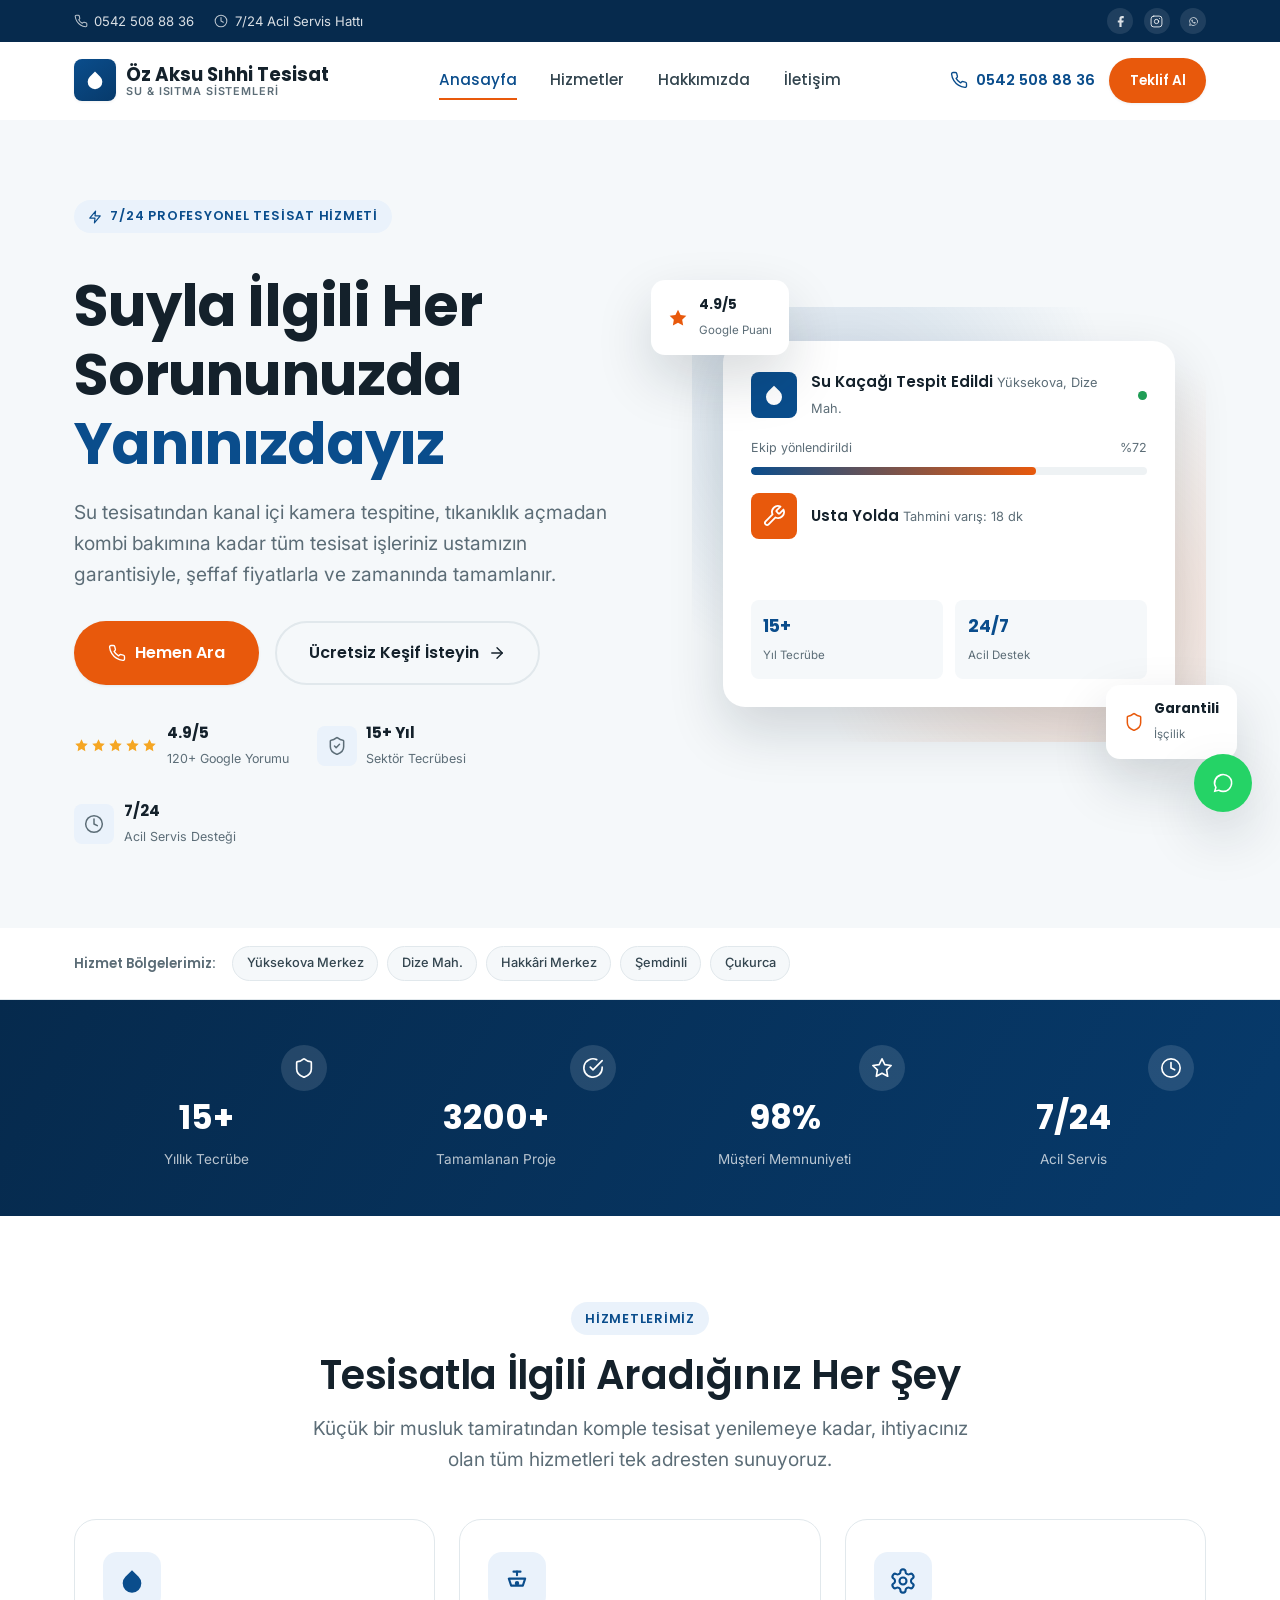
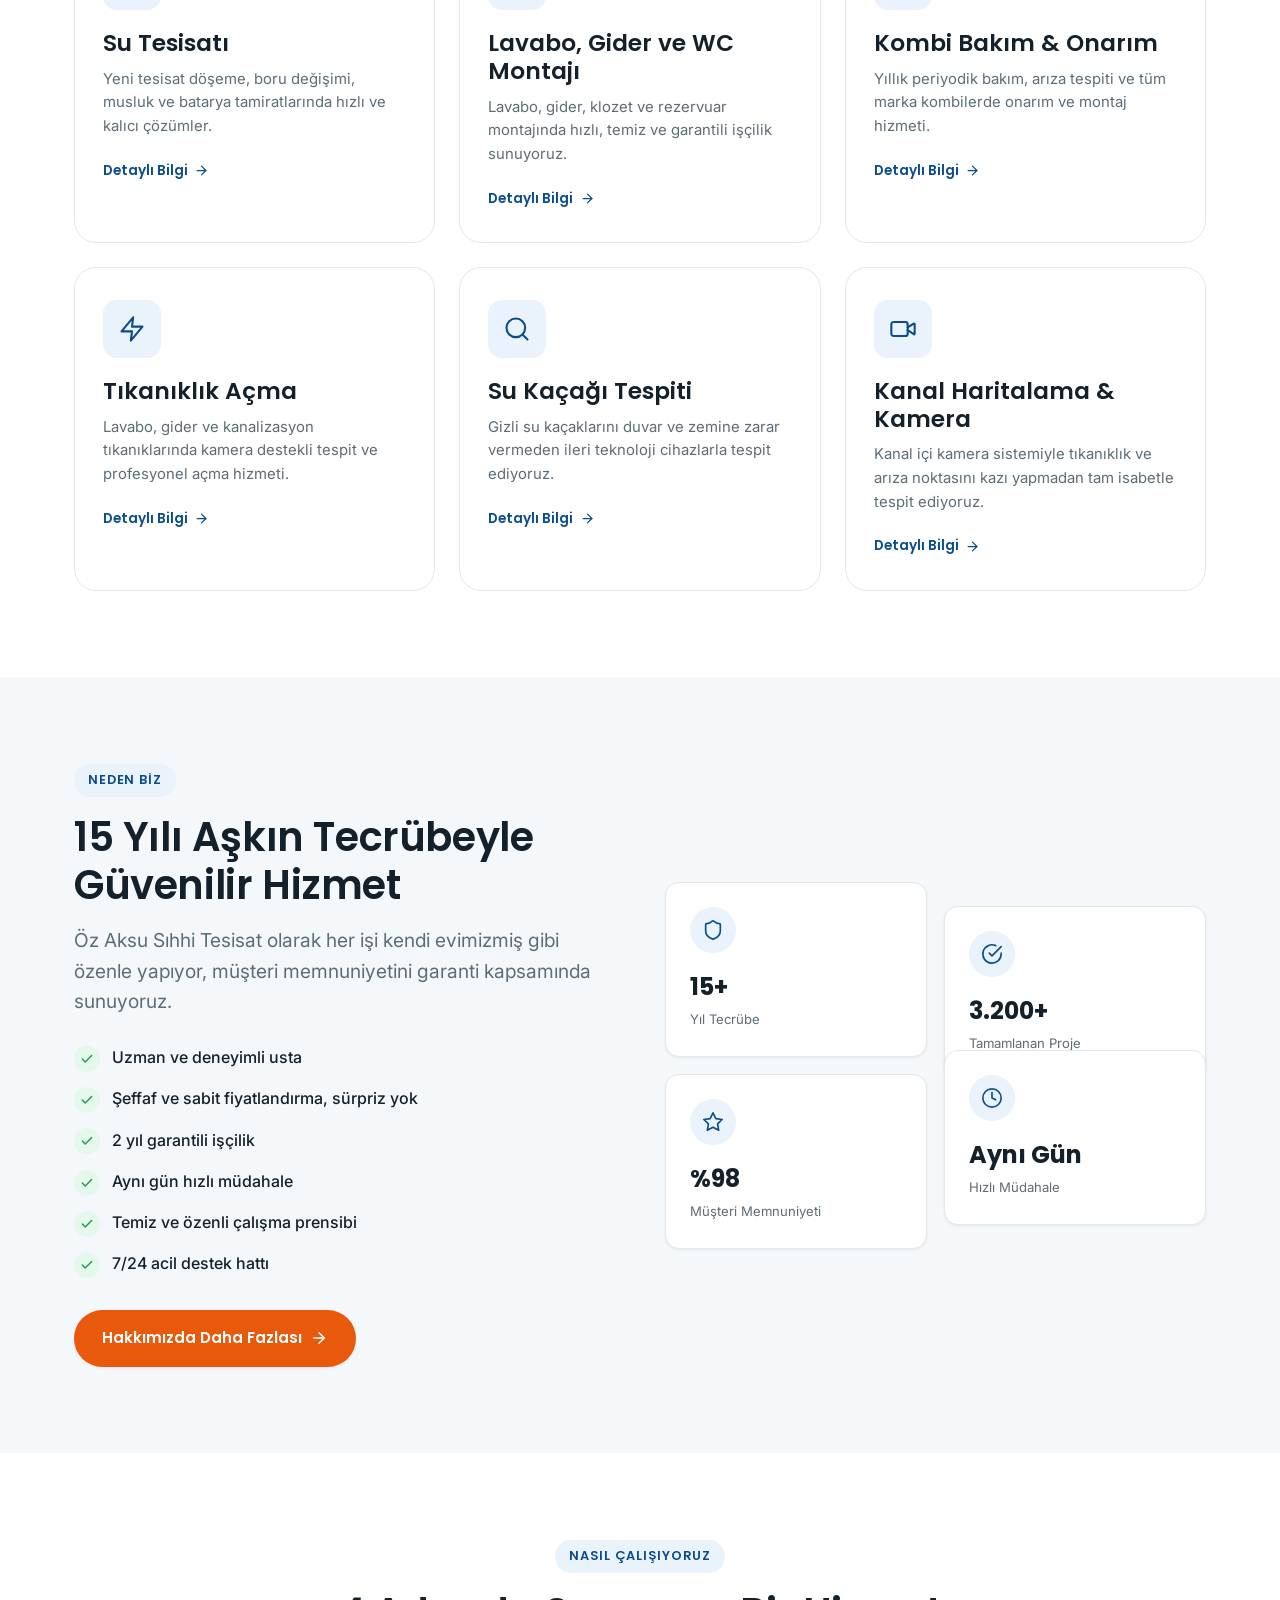
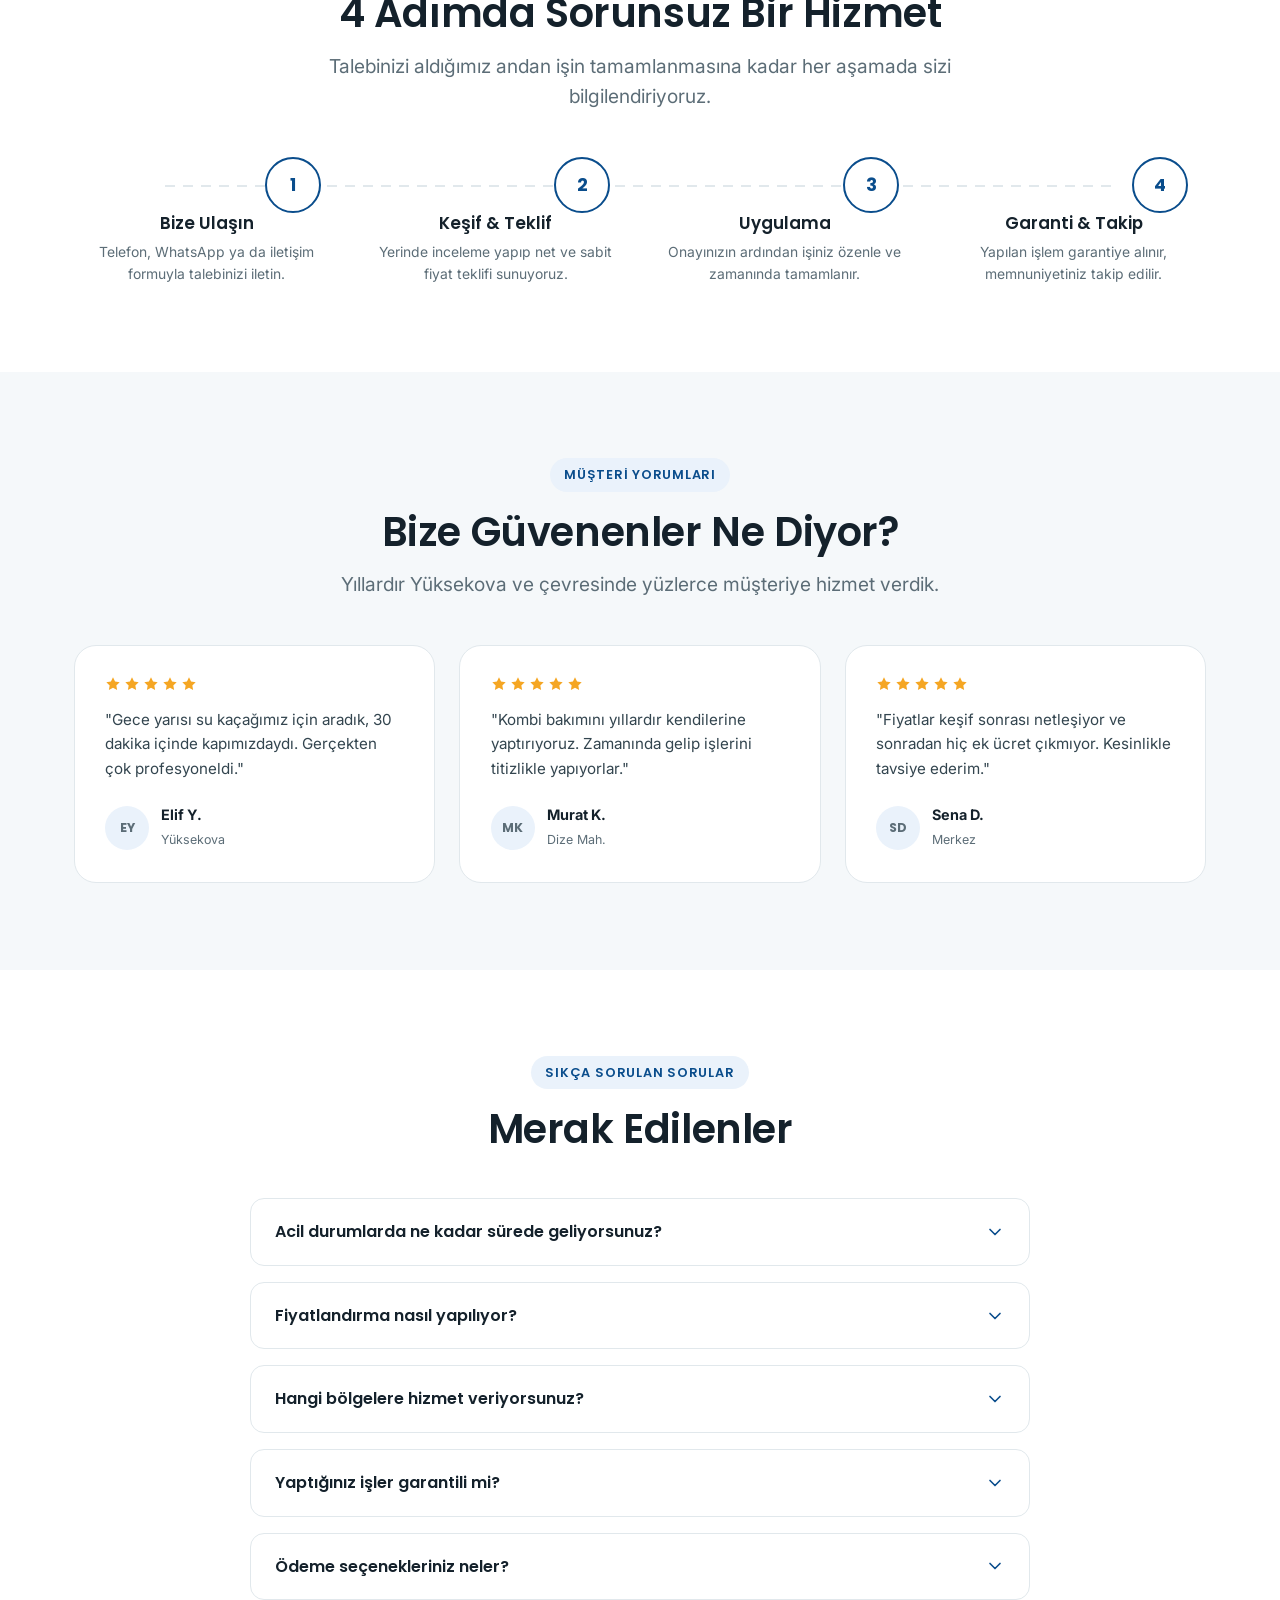
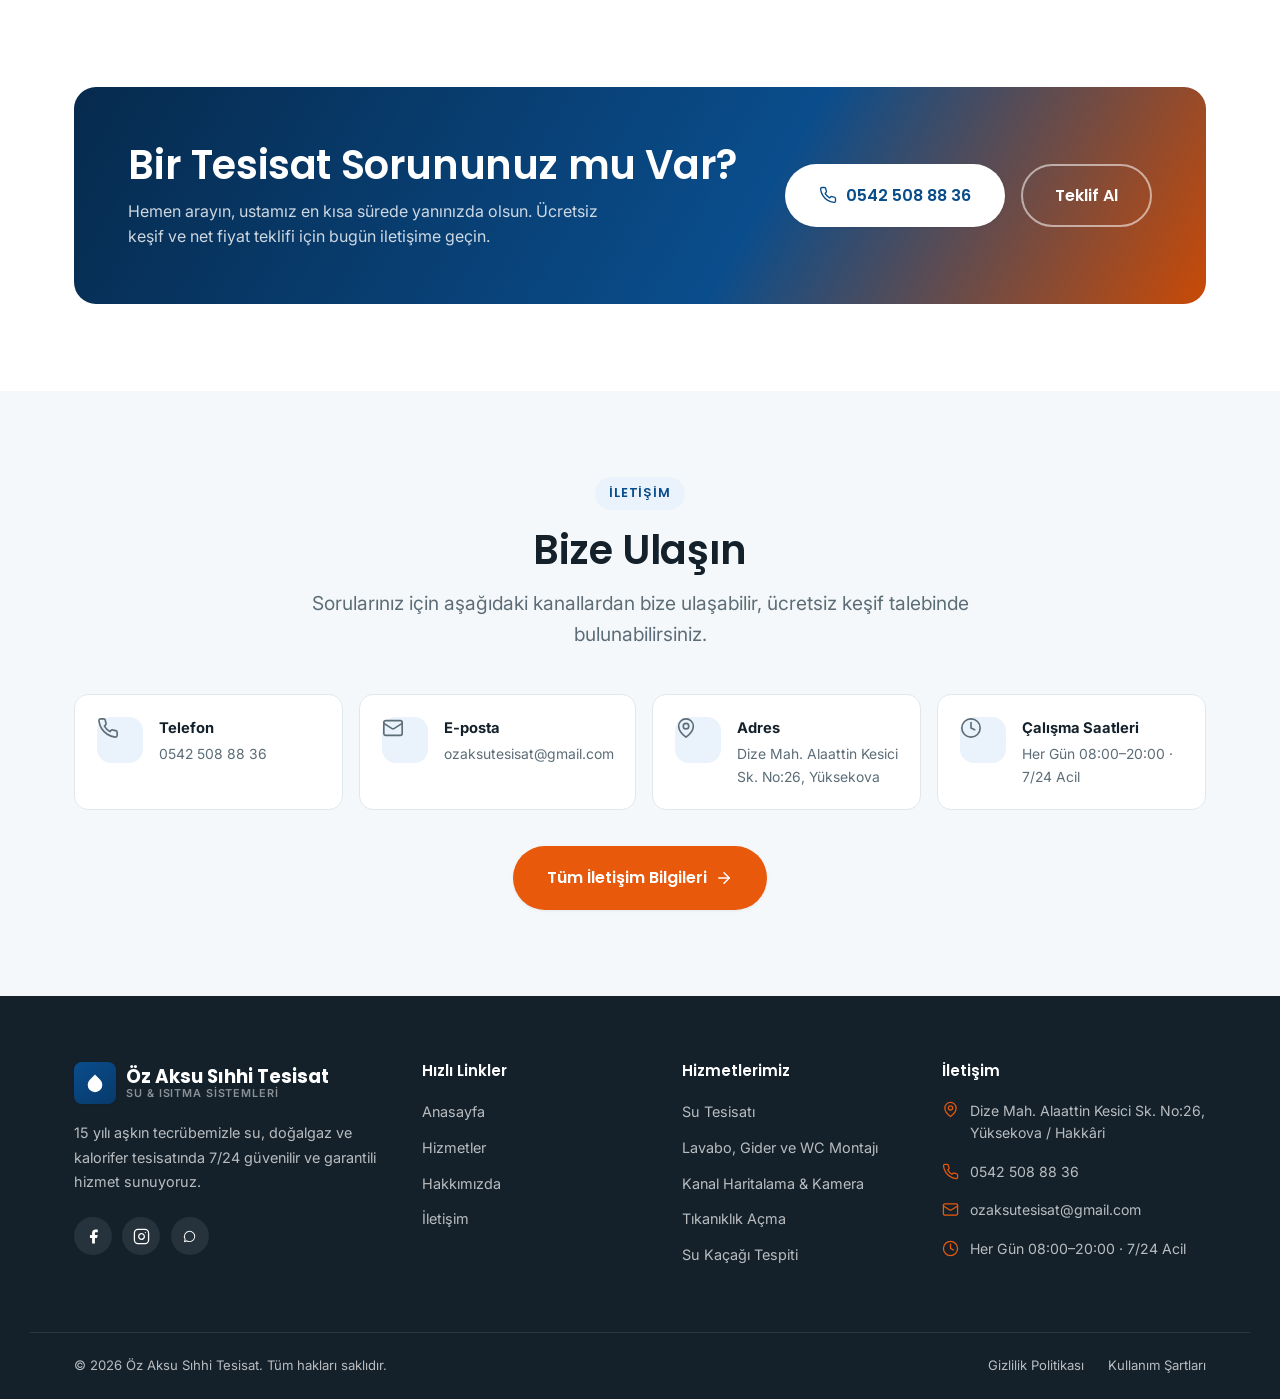
==== commit 75863147: "Use real contact email (ozaksutesisat@gmail.com) Replace the placeholder info@ozaksutesisat.example " ====
--- a/tesisat-website/index.html
+++ b/tesisat-website/index.html
@@ -22,7 +22,7 @@
   "name": "Öz Aksu Sıhhi Tesisat",
   "image": "",
   "telephone": "+905425088836",
-  "email": "info@ozaksutesisat.example",
+  "email": "ozaksutesisat@gmail.com",
   "url": "",
   "priceRange": "$$",
   "address": {
@@ -512,7 +512,7 @@
         </div>
         <div class="info-card">
           <span class="service-icon"><svg width="24" height="24" viewBox="0 0 24 24" fill="none" stroke="currentColor" stroke-width="1.8" stroke-linecap="round" stroke-linejoin="round"><rect x="2" y="4" width="20" height="16" rx="2"/><path d="m22 7-8.97 5.7a1.94 1.94 0 0 1-2.06 0L2 7"/></svg></span>
-          <div><strong>E-posta</strong><a href="mailto:info@ozaksutesisat.example">info@ozaksutesisat.example</a></div>
+          <div><strong>E-posta</strong><a href="mailto:ozaksutesisat@gmail.com">ozaksutesisat@gmail.com</a></div>
         </div>
         <div class="info-card">
           <span class="service-icon"><svg width="24" height="24" viewBox="0 0 24 24" fill="none" stroke="currentColor" stroke-width="1.8" stroke-linecap="round" stroke-linejoin="round"><path d="M20 10c0 6-8 12-8 12s-8-6-8-12a8 8 0 0 1 16 0z"/><circle cx="12" cy="10" r="3"/></svg></span>
@@ -576,7 +576,7 @@
         <ul class="footer-contact">
           <li><svg width="24" height="24" viewBox="0 0 24 24" fill="none" stroke="currentColor" stroke-width="1.8" stroke-linecap="round" stroke-linejoin="round"><path d="M20 10c0 6-8 12-8 12s-8-6-8-12a8 8 0 0 1 16 0z"/><circle cx="12" cy="10" r="3"/></svg>Dize Mah. Alaattin Kesici Sk. No:26, Yüksekova / Hakkâri</li>
           <li><svg width="24" height="24" viewBox="0 0 24 24" fill="none" stroke="currentColor" stroke-width="1.8" stroke-linecap="round" stroke-linejoin="round"><path d="M22 16.92v3a2 2 0 0 1-2.18 2 19.79 19.79 0 0 1-8.63-3.07 19.5 19.5 0 0 1-6-6 19.79 19.79 0 0 1-3.07-8.67A2 2 0 0 1 4.11 2h3a2 2 0 0 1 2 1.72c.127.96.361 1.903.7 2.81a2 2 0 0 1-.45 2.11L8.09 9.91a16 16 0 0 0 6 6l1.27-1.27a2 2 0 0 1 2.11-.45c.907.339 1.85.573 2.81.7A2 2 0 0 1 22 16.92z"/></svg><a href="tel:+905425088836">0542 508 88 36</a></li>
-          <li><svg width="24" height="24" viewBox="0 0 24 24" fill="none" stroke="currentColor" stroke-width="1.8" stroke-linecap="round" stroke-linejoin="round"><rect x="2" y="4" width="20" height="16" rx="2"/><path d="m22 7-8.97 5.7a1.94 1.94 0 0 1-2.06 0L2 7"/></svg><a href="mailto:info@ozaksutesisat.example">info@ozaksutesisat.example</a></li>
+          <li><svg width="24" height="24" viewBox="0 0 24 24" fill="none" stroke="currentColor" stroke-width="1.8" stroke-linecap="round" stroke-linejoin="round"><rect x="2" y="4" width="20" height="16" rx="2"/><path d="m22 7-8.97 5.7a1.94 1.94 0 0 1-2.06 0L2 7"/></svg><a href="mailto:ozaksutesisat@gmail.com">ozaksutesisat@gmail.com</a></li>
           <li><svg width="24" height="24" viewBox="0 0 24 24" fill="none" stroke="currentColor" stroke-width="1.8" stroke-linecap="round" stroke-linejoin="round"><circle cx="12" cy="12" r="10"/><polyline points="12 6 12 12 16 14"/></svg>Her Gün 08:00–20:00 · 7/24 Acil</li>
         </ul>
       </div>
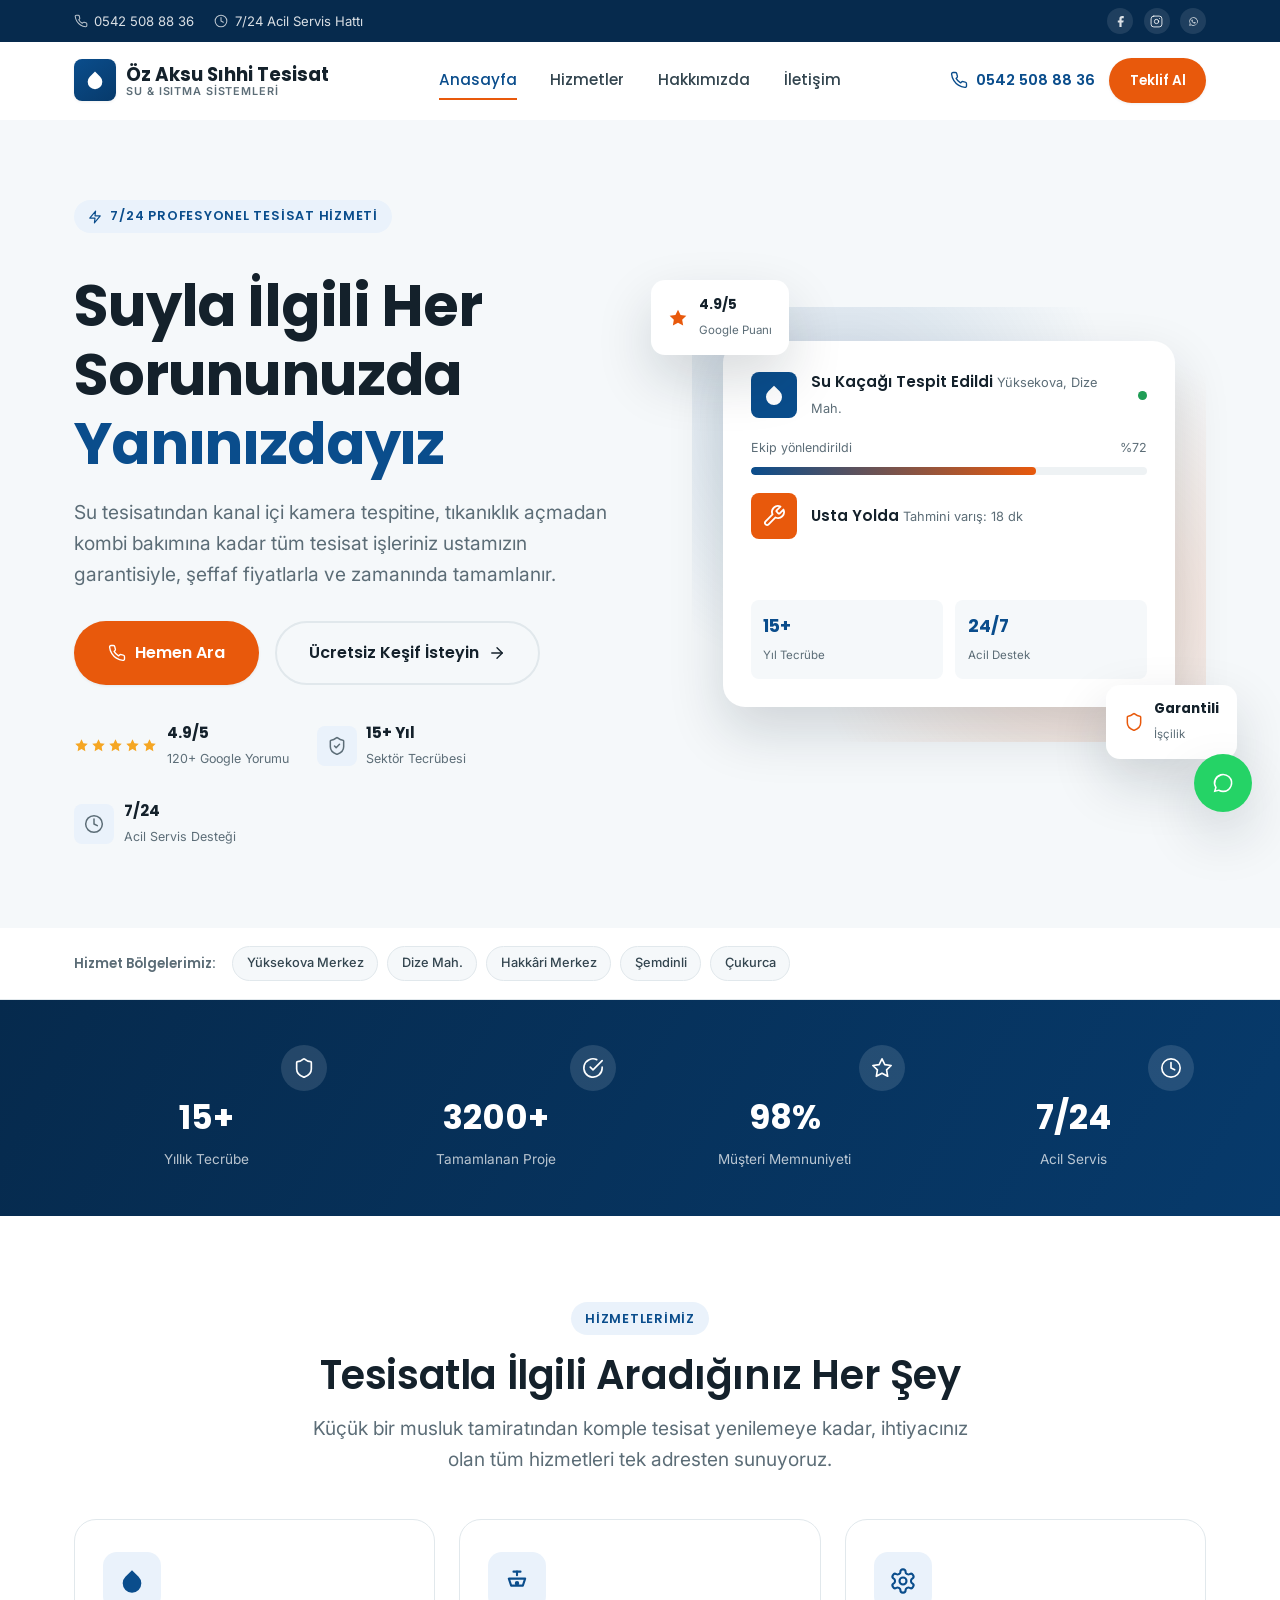
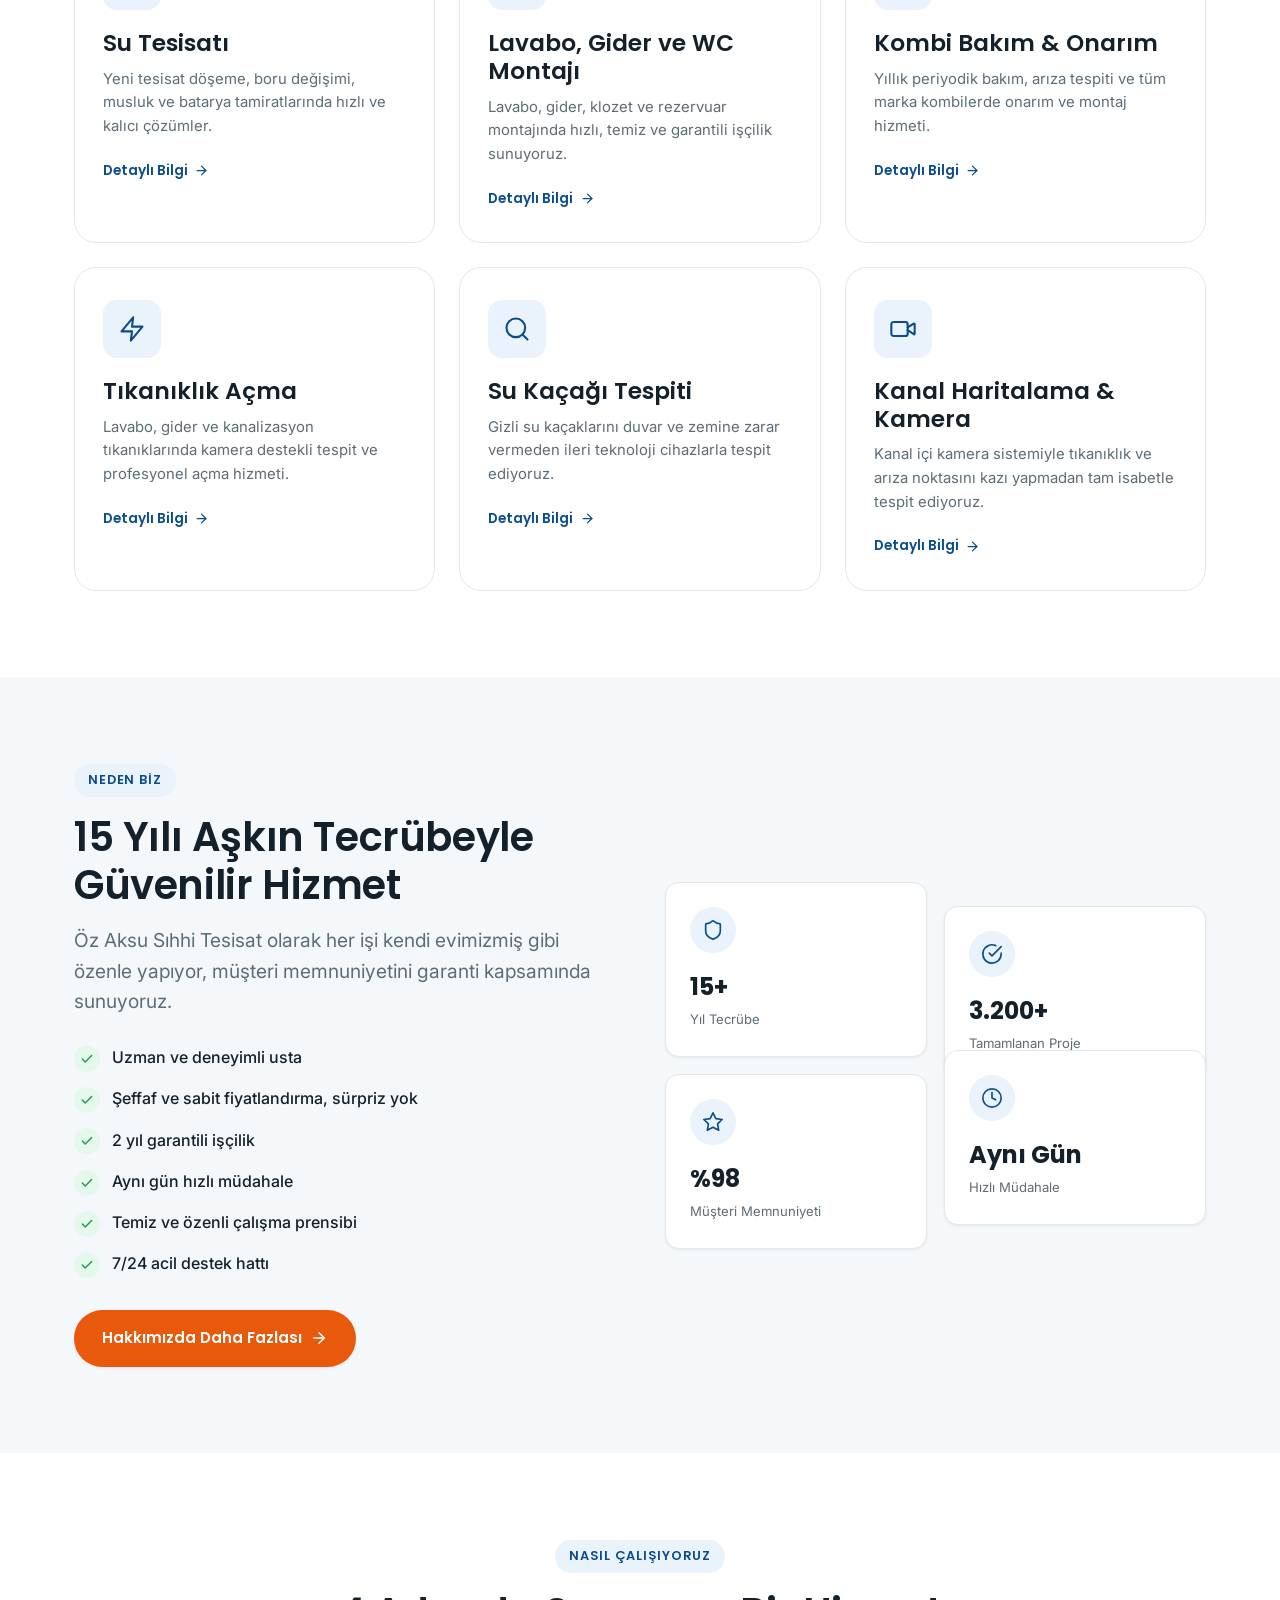
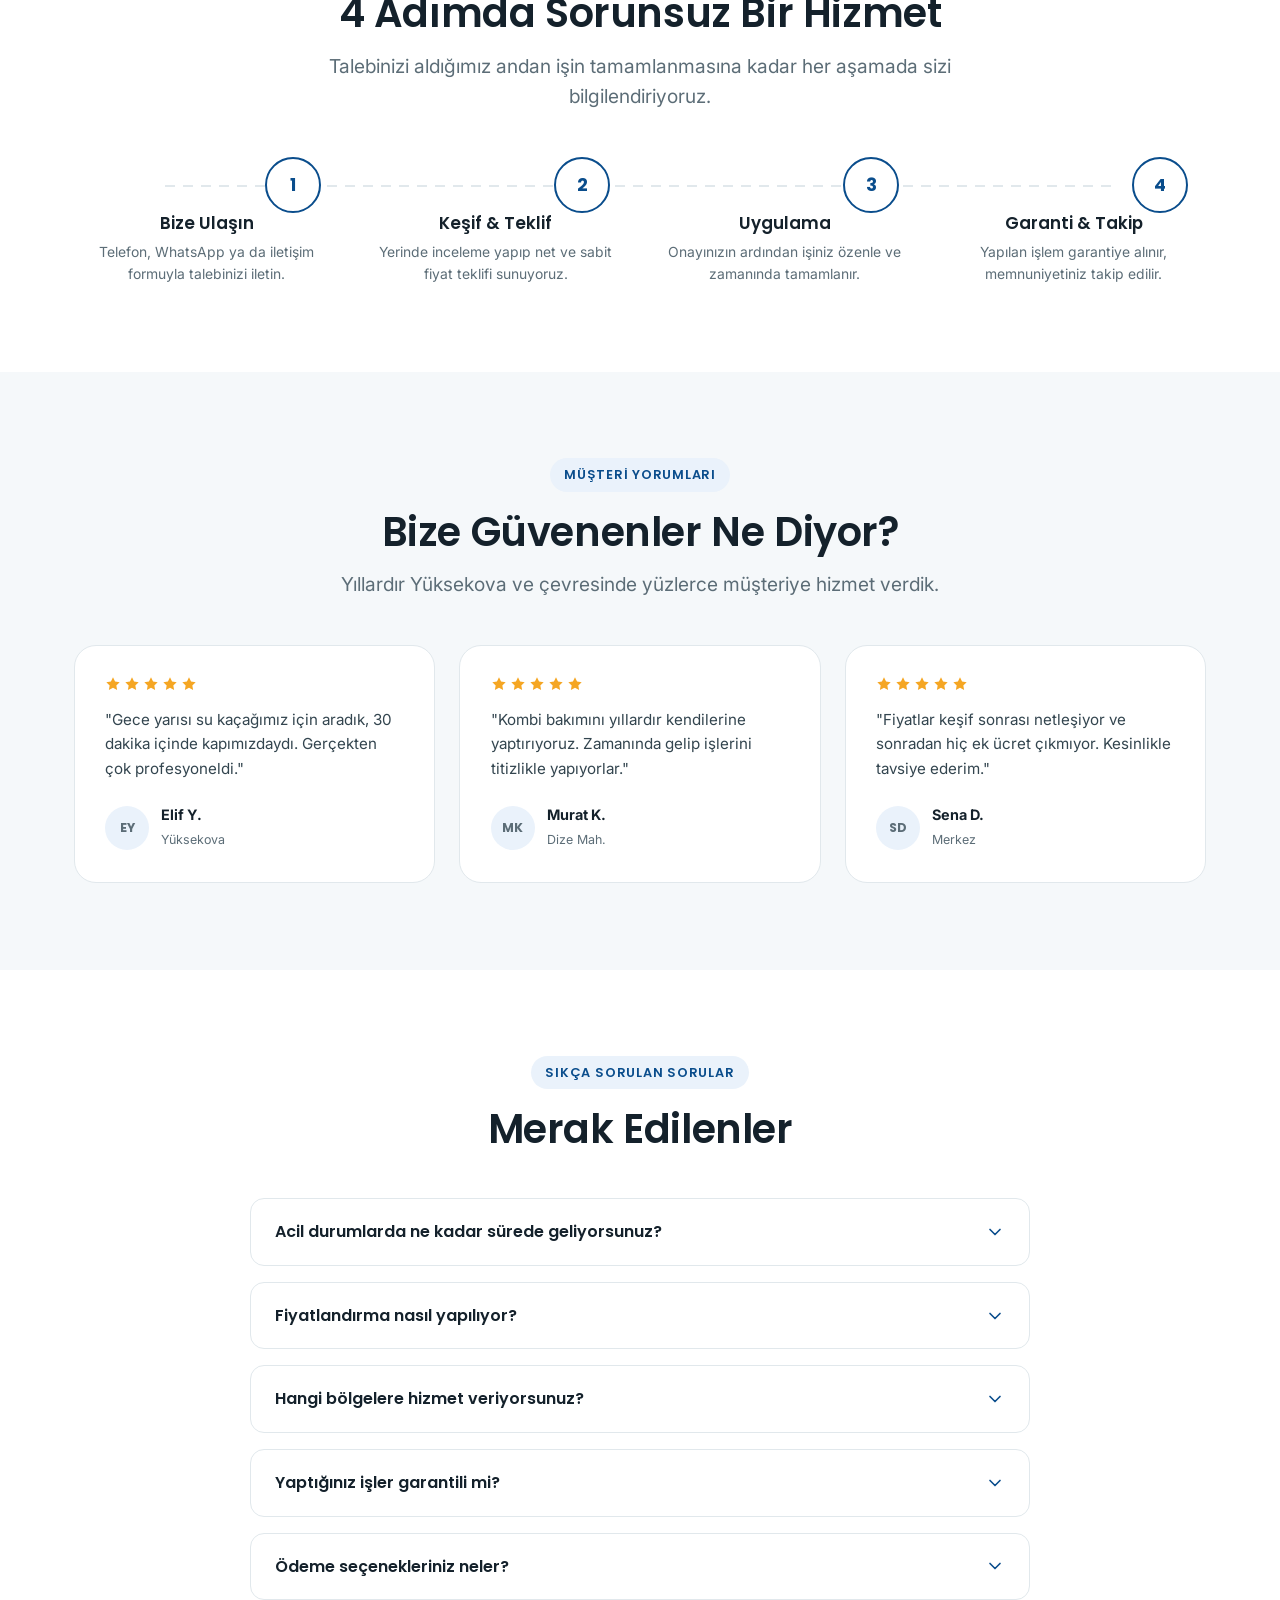
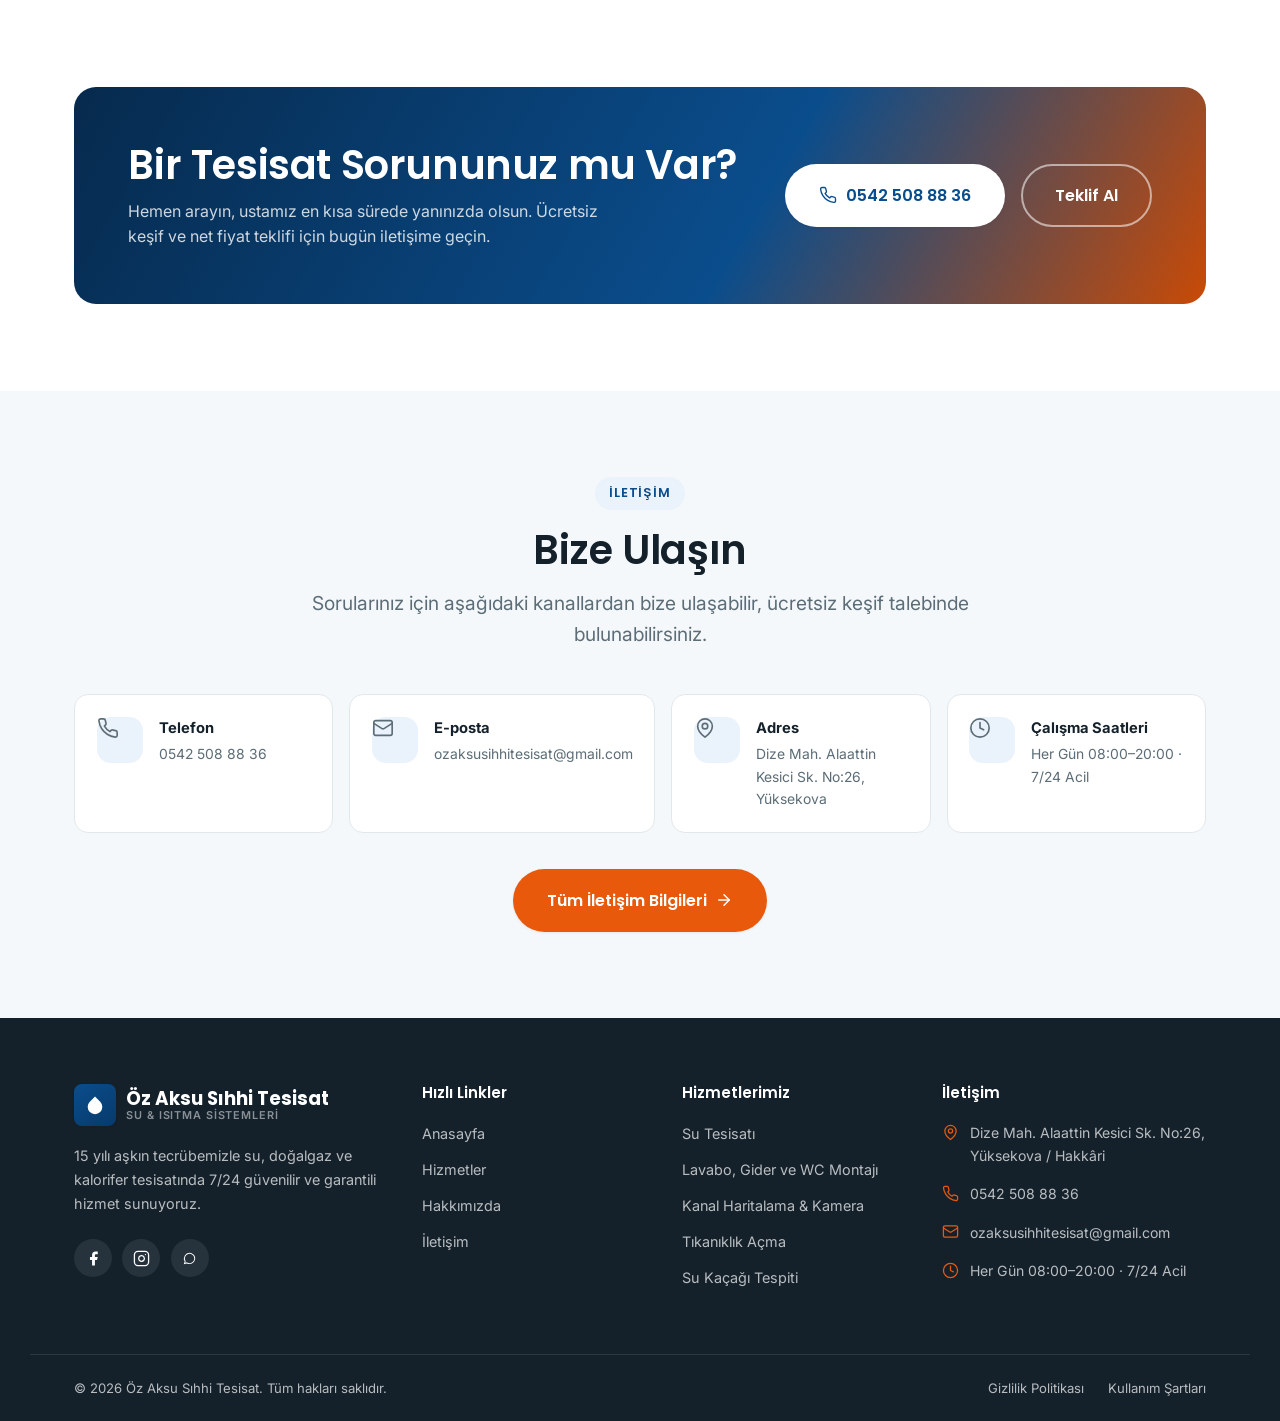
==== commit 7a9983a0: "Update contact email to ozaksusihhitesisat@gmail.com Same ASCII adjustment as before (ö→o, ı→i) sinc" ====
--- a/tesisat-website/index.html
+++ b/tesisat-website/index.html
@@ -22,7 +22,7 @@
   "name": "Öz Aksu Sıhhi Tesisat",
   "image": "",
   "telephone": "+905425088836",
-  "email": "ozaksutesisat@gmail.com",
+  "email": "ozaksusihhitesisat@gmail.com",
   "url": "",
   "priceRange": "$$",
   "address": {
@@ -512,7 +512,7 @@
         </div>
         <div class="info-card">
           <span class="service-icon"><svg width="24" height="24" viewBox="0 0 24 24" fill="none" stroke="currentColor" stroke-width="1.8" stroke-linecap="round" stroke-linejoin="round"><rect x="2" y="4" width="20" height="16" rx="2"/><path d="m22 7-8.97 5.7a1.94 1.94 0 0 1-2.06 0L2 7"/></svg></span>
-          <div><strong>E-posta</strong><a href="mailto:ozaksutesisat@gmail.com">ozaksutesisat@gmail.com</a></div>
+          <div><strong>E-posta</strong><a href="mailto:ozaksusihhitesisat@gmail.com">ozaksusihhitesisat@gmail.com</a></div>
         </div>
         <div class="info-card">
           <span class="service-icon"><svg width="24" height="24" viewBox="0 0 24 24" fill="none" stroke="currentColor" stroke-width="1.8" stroke-linecap="round" stroke-linejoin="round"><path d="M20 10c0 6-8 12-8 12s-8-6-8-12a8 8 0 0 1 16 0z"/><circle cx="12" cy="10" r="3"/></svg></span>
@@ -576,7 +576,7 @@
         <ul class="footer-contact">
           <li><svg width="24" height="24" viewBox="0 0 24 24" fill="none" stroke="currentColor" stroke-width="1.8" stroke-linecap="round" stroke-linejoin="round"><path d="M20 10c0 6-8 12-8 12s-8-6-8-12a8 8 0 0 1 16 0z"/><circle cx="12" cy="10" r="3"/></svg>Dize Mah. Alaattin Kesici Sk. No:26, Yüksekova / Hakkâri</li>
           <li><svg width="24" height="24" viewBox="0 0 24 24" fill="none" stroke="currentColor" stroke-width="1.8" stroke-linecap="round" stroke-linejoin="round"><path d="M22 16.92v3a2 2 0 0 1-2.18 2 19.79 19.79 0 0 1-8.63-3.07 19.5 19.5 0 0 1-6-6 19.79 19.79 0 0 1-3.07-8.67A2 2 0 0 1 4.11 2h3a2 2 0 0 1 2 1.72c.127.96.361 1.903.7 2.81a2 2 0 0 1-.45 2.11L8.09 9.91a16 16 0 0 0 6 6l1.27-1.27a2 2 0 0 1 2.11-.45c.907.339 1.85.573 2.81.7A2 2 0 0 1 22 16.92z"/></svg><a href="tel:+905425088836">0542 508 88 36</a></li>
-          <li><svg width="24" height="24" viewBox="0 0 24 24" fill="none" stroke="currentColor" stroke-width="1.8" stroke-linecap="round" stroke-linejoin="round"><rect x="2" y="4" width="20" height="16" rx="2"/><path d="m22 7-8.97 5.7a1.94 1.94 0 0 1-2.06 0L2 7"/></svg><a href="mailto:ozaksutesisat@gmail.com">ozaksutesisat@gmail.com</a></li>
+          <li><svg width="24" height="24" viewBox="0 0 24 24" fill="none" stroke="currentColor" stroke-width="1.8" stroke-linecap="round" stroke-linejoin="round"><rect x="2" y="4" width="20" height="16" rx="2"/><path d="m22 7-8.97 5.7a1.94 1.94 0 0 1-2.06 0L2 7"/></svg><a href="mailto:ozaksusihhitesisat@gmail.com">ozaksusihhitesisat@gmail.com</a></li>
           <li><svg width="24" height="24" viewBox="0 0 24 24" fill="none" stroke="currentColor" stroke-width="1.8" stroke-linecap="round" stroke-linejoin="round"><circle cx="12" cy="12" r="10"/><polyline points="12 6 12 12 16 14"/></svg>Her Gün 08:00–20:00 · 7/24 Acil</li>
         </ul>
       </div>
